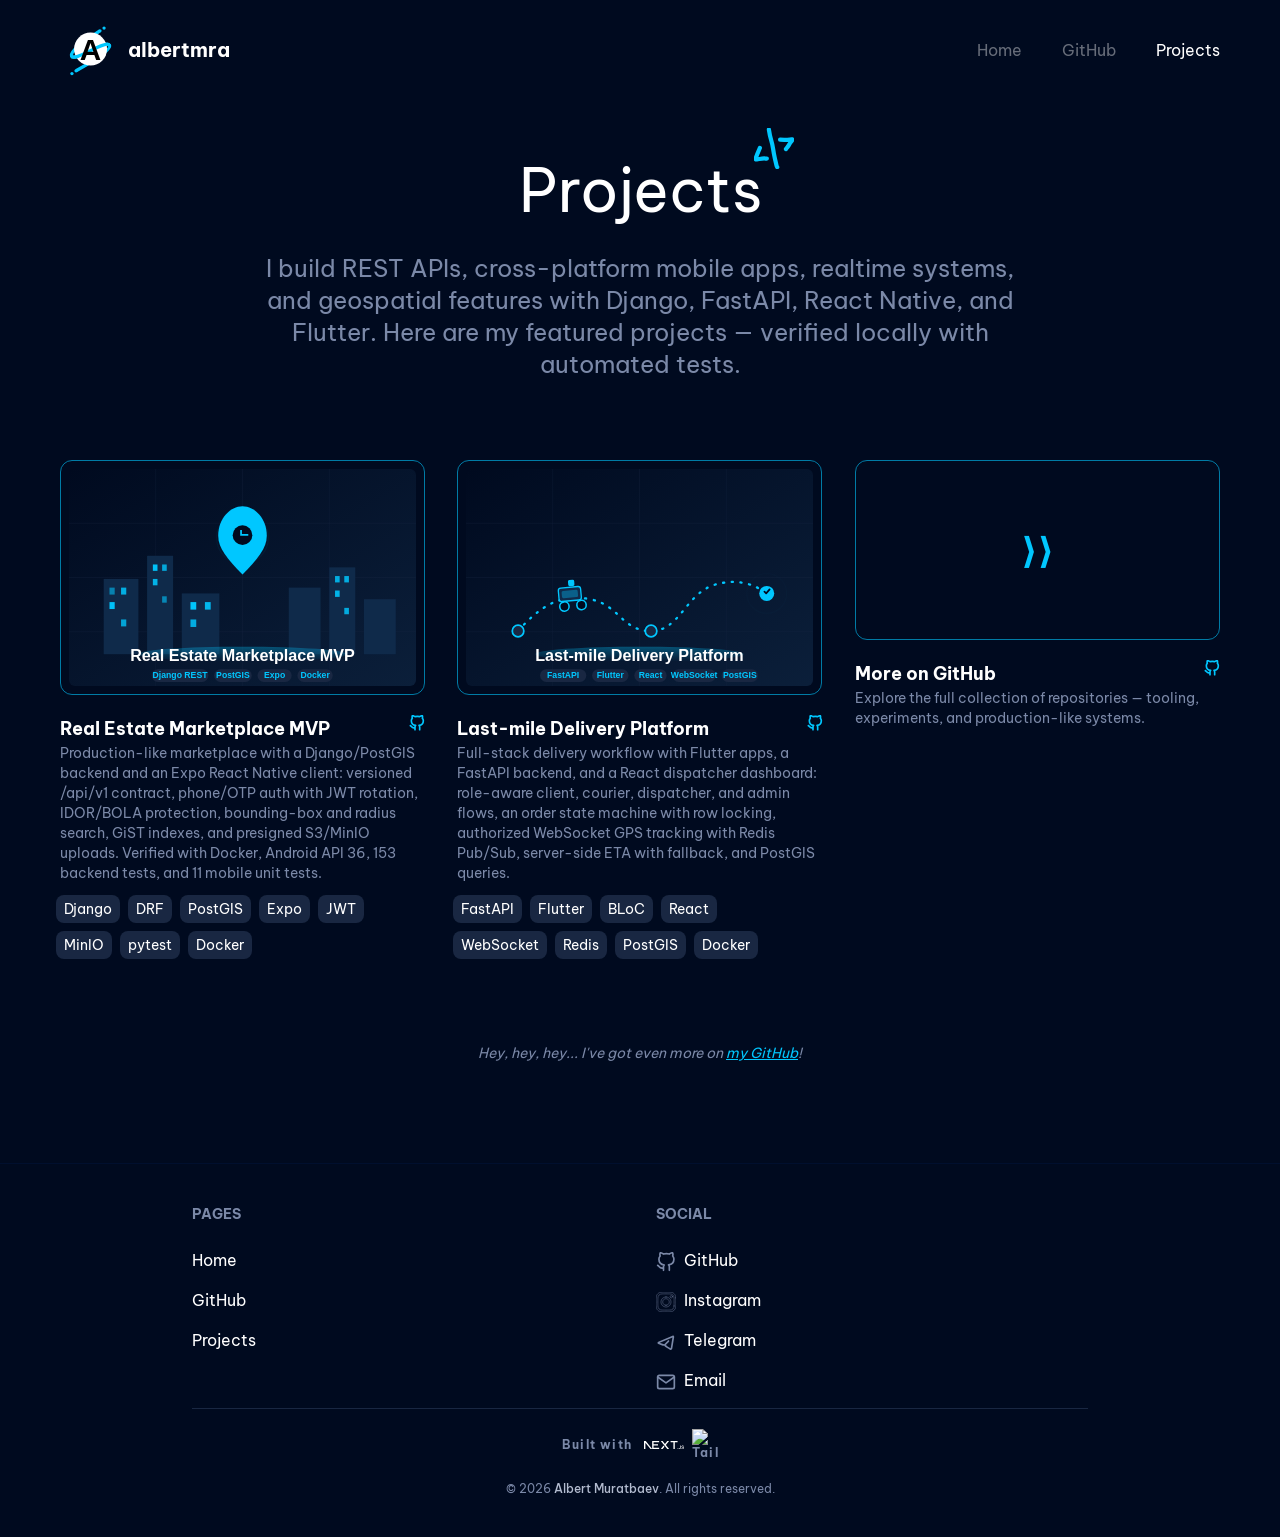
==== projects.html @ 6e93bd1f "first commit" ====
<!DOCTYPE html>
<html lang="en">
<head>
  <meta charset="utf-8">
  <meta name="viewport" content="width=device-width, initial-scale=1">
  <title>Projects — Albert Muratbaev</title>
  <link rel="apple-touch-icon" sizes="180x180" href="static/favicon/apple-touch-icon.png">
  <link rel="icon" type="image/png" sizes="32x32" href="static/favicon/favicon-32x32.png">
  <link rel="icon" type="image/png" sizes="16x16" href="static/favicon/favicon-16x16.png">
  <link rel="manifest" href="static/favicon/site.webmanifest">
  <meta name="title" content="Projects — Albert Muratbaev">
  <meta name="description" content="Featured projects by Albert Muratbaev — full-stack and mobile systems built with Django, FastAPI, React Native, and Flutter.">
  <meta property="og:type" content="website">
  <meta property="og:title" content="Projects — Albert Muratbaev">
  <meta property="og:description" content="Featured projects by Albert Muratbaev — full-stack and mobile systems built with Django, FastAPI, React Native, and Flutter.">
  <meta property="twitter:card" content="summary">
  <meta property="twitter:title" content="Projects — Albert Muratbaev">
  <meta property="twitter:description" content="Featured projects by Albert Muratbaev — full-stack and mobile systems built with Django, FastAPI, React Native, and Flutter.">
  <link rel="preload" as="image" href="static/logos/logo_no_text.svg">
  <link rel="preload" as="image" href="static/doodles/hero/code.svg">
  <link rel="preload" as="image" href="static/projects/real-estate-marketplace.svg">
  <link rel="preload" as="image" href="static/projects/last-mile-delivery.svg">
  <link rel="stylesheet" href="_next/static/chunks/e24ef282d7aafded.css">
  <link rel="stylesheet" href="static/brand.css">
</head>
<body>
  <div class="w-full m-auto flex flex-col items-center justify-center min-h-screen opening-box-animate-paddin text-white overflow-hidden md:overflow-visible" style="max-width:1200px">
    <main class="p-5 w-full flex-1 text-center">

      <!-- Desktop navigation -->
      <div class="hidden sm:block z-100">
        <nav class="flex items-center justify-between">
          <li class="list-none font-bold text-lg cursor-pointer">
            <a href="index.html">
              <span class="font-black text-xl flex items-center">
                <img class="mr-2 transform hover:rotate-360 hover:scale-75 transition-transform duration-500" src="static/logos/logo_no_text.svg" width="60" alt="albertmra logo">
                <span class="hover:text-fun-pink hover:-mt-2 transition-all duration-500 hover:duration-100">a</span><span class="hover:text-fun-pink hover:-mt-2 transition-all duration-500 hover:duration-100">l</span><span class="hover:text-fun-pink hover:-mt-2 transition-all duration-500 hover:duration-100">b</span><span class="hover:text-fun-pink hover:-mt-2 transition-all duration-500 hover:duration-100">e</span><span class="hover:text-fun-pink hover:-mt-2 transition-all duration-500 hover:duration-100">r</span><span class="hover:text-fun-pink hover:-mt-2 transition-all duration-500 hover:duration-100">t</span><span class="hover:text-fun-pink hover:-mt-2 transition-all duration-500 hover:duration-100">m</span><span class="hover:text-fun-pink hover:-mt-2 transition-all duration-500 hover:duration-100">r</span><span class="hover:text-fun-pink hover:-mt-2 transition-all duration-500 hover:duration-100">a</span>
              </span>
            </a>
          </li>
          <ul class="flex items-center space-x-10">
            <li class="list-none text-white opacity-40 hover:opacity-100 transition-opacity"><a href="index.html">Home</a></li>
            <li class="list-none text-white opacity-40 hover:opacity-100 transition-opacity"><a href="https://github.com/maratbeknyazov/" target="_blank" rel="noreferrer">GitHub</a></li>
            <li class="list-none text-white opacity-100"><a href="projects.html">Projects</a></li>
          </ul>
        </nav>
      </div>

      <!-- Mobile navigation -->
      <div class="-m-5 block sm:hidden z-100">
        <nav>
          <div class="w-full justify-between flex items-center false p-5" style="z-index:101">
            <li class="list-none font-bold text-lg">
              <a href="index.html">
                <span class="font-black text-xl flex items-center">
                  <img class="mr-2" src="static/logos/logo_no_text.svg" width="44" alt="albertmra logo">
                  <span class="hover:text-fun-pink hover:-mt-2 transition-all duration-500 hover:duration-100">a</span><span class="hover:text-fun-pink hover:-mt-2 transition-all duration-500 hover:duration-100">l</span><span class="hover:text-fun-pink hover:-mt-2 transition-all duration-500 hover:duration-100">b</span><span class="hover:text-fun-pink hover:-mt-2 transition-all duration-500 hover:duration-100">e</span><span class="hover:text-fun-pink hover:-mt-2 transition-all duration-500 hover:duration-100">r</span><span class="hover:text-fun-pink hover:-mt-2 transition-all duration-500 hover:duration-100">t</span><span class="hover:text-fun-pink hover:-mt-2 transition-all duration-500 hover:duration-100">m</span><span class="hover:text-fun-pink hover:-mt-2 transition-all duration-500 hover:duration-100">r</span><span class="hover:text-fun-pink hover:-mt-2 transition-all duration-500 hover:duration-100">a</span>
                </span>
              </a>
            </li>
            <button class="burger-btn" aria-label="Toggle menu" aria-expanded="false" type="button">
              <svg class="burger-icon icon-open" width="26" height="26" viewBox="0 0 24 24" fill="none" stroke="currentColor" stroke-width="1.8" stroke-linecap="round"><path d="M3 7h18"/><path d="M3 12h18"/><path d="M3 17h18"/></svg>
              <svg class="burger-icon icon-close" width="26" height="26" viewBox="0 0 24 24" fill="none" stroke="currentColor" stroke-width="1.8" stroke-linecap="round"><path d="M18 6L6 18"/><path d="M6 6l12 12"/></svg>
            </button>
          </div>
        </nav>
        <div class="mobile-menu" id="mobileMenu">
          <a href="index.html">Home</a>
          <a href="projects.html">Projects</a>
          <a href="https://github.com/maratbeknyazov/" target="_blank" rel="noreferrer">GitHub</a>
          <a href="mailto:maratbeknyazov@gmail.com">Email</a>
        </div>
      </div>
      <script>
        (function () {
          var btn = document.querySelector('.burger-btn');
          var menu = document.getElementById('mobileMenu');
          if (!btn || !menu) return;
          btn.addEventListener('click', function () {
            var open = menu.classList.toggle('open');
            btn.classList.toggle('open', open);
            btn.setAttribute('aria-expanded', open ? 'true' : 'false');
            document.body.style.overflow = open ? 'hidden' : '';
          });
          menu.addEventListener('click', function (e) {
            if (e.target.closest('a')) {
              menu.classList.remove('open');
              btn.classList.remove('open');
              btn.setAttribute('aria-expanded', 'false');
              document.body.style.overflow = '';
            }
          });
        })();
      </script>

      <div class="py-12 sm:py-20 w-full text-center relative">
        <h1 class="text-4xl sm:text-6xl inline-block w-auto mx-auto mb-8 relative">Projects<img class="sqD w-10 -top-8 -right-8 absolute" src="static/doodles/hero/code.svg" alt=""></h1>
        <p class="text-fun-gray text-xl sm:text-2xl max-w-3xl m-auto">I build REST APIs, cross-platform mobile apps, realtime systems, and geospatial features with Django, FastAPI, React Native, and Flutter. Here are my featured projects — verified locally with automated tests.</p>
      </div>

      <div class="grid grid-cols-1 gap-8 md:grid-cols-3 items-start">

        <div class="max-w-sm mx-auto flex flex-col projects-center md:projects-start md:justify-center">
          <a href="https://github.com/maratbeknyazov/" target="_blank" rel="noreferrer" class="card-live w-full relative rounded-xl border-fun-gray border p-2 transition hover:-translate-y-2 hover:opacity-75 hover:border-fun-pink will-change-projectCard">
            <img class="w-full rounded-md" src="static/projects/real-estate-marketplace.svg" alt="Real Estate Marketplace MVP">
          </a>
          <div class="w-full mt-5">
            <div class="flex projects-center justify-between">
              <a href="https://github.com/maratbeknyazov/" target="_blank" rel="noreferrer"><h3 class="text-lg font-bold">Real Estate Marketplace MVP</h3></a>
              <div class="space-x-2">
                <a href="https://github.com/maratbeknyazov/" target="_blank" rel="noreferrer"><img alt="Github Icon" loading="lazy" width="16" height="16" src="static/icons/github.svg"></a>
              </div>
            </div>
            <p class="text-fun-gray text-left text-sm">Production-like marketplace with a Django/PostGIS backend and an Expo React Native client: versioned /api/v1 contract, phone/OTP auth with JWT rotation, IDOR/BOLA protection, bounding-box and radius search, GiST indexes, and presigned S3/MinIO uploads. Verified with Docker, Android API 36, 153 backend tests, and 11 mobile unit tests.</p>
            <ul class="flex flex-wrap items-center mt-2 -ml-2 list-none">
              <li><div class="m-1 rounded-lg text-sm bg-fun-pink-dark py-1 px-2">Django</div></li>
              <li><div class="m-1 rounded-lg text-sm bg-fun-pink-dark py-1 px-2">DRF</div></li>
              <li><div class="m-1 rounded-lg text-sm bg-fun-pink-dark py-1 px-2">PostGIS</div></li>
              <li><div class="m-1 rounded-lg text-sm bg-fun-pink-dark py-1 px-2">Expo</div></li>
              <li><div class="m-1 rounded-lg text-sm bg-fun-pink-dark py-1 px-2">JWT</div></li>
              <li><div class="m-1 rounded-lg text-sm bg-fun-pink-dark py-1 px-2">MinIO</div></li>
              <li><div class="m-1 rounded-lg text-sm bg-fun-pink-dark py-1 px-2">pytest</div></li>
              <li><div class="m-1 rounded-lg text-sm bg-fun-pink-dark py-1 px-2">Docker</div></li>
            </ul>
          </div>
        </div>

        <div class="max-w-sm mx-auto flex flex-col projects-center md:projects-start md:justify-center">
          <a href="https://github.com/maratbeknyazov/" target="_blank" rel="noreferrer" class="card-live w-full relative rounded-xl border-fun-gray border p-2 transition hover:-translate-y-2 hover:opacity-75 hover:border-fun-pink will-change-projectCard">
            <img class="w-full rounded-md" src="static/projects/last-mile-delivery.svg" alt="Last-mile Delivery Platform">
          </a>
          <div class="w-full mt-5">
            <div class="flex projects-center justify-between">
              <a href="https://github.com/maratbeknyazov/" target="_blank" rel="noreferrer"><h3 class="text-lg font-bold">Last-mile Delivery Platform</h3></a>
              <div class="space-x-2">
                <a href="https://github.com/maratbeknyazov/" target="_blank" rel="noreferrer"><img alt="Github Icon" loading="lazy" width="16" height="16" src="static/icons/github.svg"></a>
              </div>
            </div>
            <p class="text-fun-gray text-left text-sm">Full-stack delivery workflow with Flutter apps, a FastAPI backend, and a React dispatcher dashboard: role-aware client, courier, dispatcher, and admin flows, an order state machine with row locking, authorized WebSocket GPS tracking with Redis Pub/Sub, server-side ETA with fallback, and PostGIS queries.</p>
            <ul class="flex flex-wrap items-center mt-2 -ml-2 list-none">
              <li><div class="m-1 rounded-lg text-sm bg-fun-pink-dark py-1 px-2">FastAPI</div></li>
              <li><div class="m-1 rounded-lg text-sm bg-fun-pink-dark py-1 px-2">Flutter</div></li>
              <li><div class="m-1 rounded-lg text-sm bg-fun-pink-dark py-1 px-2">BLoC</div></li>
              <li><div class="m-1 rounded-lg text-sm bg-fun-pink-dark py-1 px-2">React</div></li>
              <li><div class="m-1 rounded-lg text-sm bg-fun-pink-dark py-1 px-2">WebSocket</div></li>
              <li><div class="m-1 rounded-lg text-sm bg-fun-pink-dark py-1 px-2">Redis</div></li>
              <li><div class="m-1 rounded-lg text-sm bg-fun-pink-dark py-1 px-2">PostGIS</div></li>
              <li><div class="m-1 rounded-lg text-sm bg-fun-pink-dark py-1 px-2">Docker</div></li>
            </ul>
          </div>
        </div>

        <div class="max-w-sm mx-auto flex flex-col projects-center md:projects-start md:justify-center">
          <a href="https://github.com/maratbeknyazov/?tab=repositories" target="_blank" rel="noreferrer" class="card-live w-full relative rounded-xl border-fun-gray border p-2 transition hover:-translate-y-2 hover:opacity-75 hover:border-fun-pink will-change-projectCard flex items-center justify-center" style="min-height:180px">
            <span class="text-fun-pink text-4xl font-bold">⟩⟩</span>
          </a>
          <div class="w-full mt-5">
            <div class="flex projects-center justify-between">
              <a href="https://github.com/maratbeknyazov/?tab=repositories" target="_blank" rel="noreferrer"><h3 class="text-lg font-bold">More on GitHub</h3></a>
              <div class="space-x-2">
                <a href="https://github.com/maratbeknyazov/?tab=repositories" target="_blank" rel="noreferrer"><img alt="Github Icon" loading="lazy" width="16" height="16" src="static/icons/github.svg"></a>
              </div>
            </div>
            <p class="text-fun-gray text-left text-sm">Explore the full collection of repositories — tooling, experiments, and production-like systems.</p>
          </div>
        </div>

      </div>

      <p class="py-20 text-sm italic text-fun-gray">Hey, hey, hey... I&#x27;ve got even more on <a class="text-fun-pink underline" href="https://github.com/maratbeknyazov/?tab=repositories" target="_blank" rel="noreferrer">my GitHub</a>!</p>
    </main>

    <!-- Footer -->
    <footer class="flex flex-col w-screen px-5 py-10 border-t border-fun-pink-darker z-5 bg-bg">
      <div class="w-full max-w-4xl m-auto grid grid-cols-2 sm:grid-cols-2 gap-8 justify-between items-start">
        <div class="text-left mb-5 sm:mb-0">
          <h4 class="uppercase text-fun-gray text-sm font-bold mb-6">Pages</h4>
          <div class="grid gap-4">
            <div><a href="index.html" class="hover:text-fun-pink transition-colors duration-200">Home</a></div>
            <div><a href="https://github.com/maratbeknyazov/" target="_blank" rel="noreferrer" class="hover:text-fun-pink transition-colors duration-200">GitHub</a></div>
            <div><a href="projects.html" class="hover:text-fun-pink transition-colors duration-200">Projects</a></div>
          </div>
        </div>
        <div class="text-left mb-5 sm:mb-0">
          <h4 class="uppercase text-fun-gray text-sm font-bold mb-6">Social</h4>
          <div class="grid gap-4">
            <div><a href="https://github.com/maratbeknyazov/" target="_blank" rel="noreferrer" class="items-center flex hover:text-fun-pink transition-colors duration-200"><span class="pr-2 -mb-1"><img alt="GitHub" loading="lazy" width="20" height="20" src="static/icons/github-f.svg"></span>GitHub</a></div>
            <div><a href="https://www.instagram.com/albertmra_/" target="_blank" rel="noreferrer" class="items-center flex hover:text-fun-pink transition-colors duration-200"><span class="pr-2 -mb-1"><img alt="Instagram" loading="lazy" width="20" height="20" src="static/icons/instagram-grey-outline-22754.svg"></span>Instagram</a></div>
            <div><a href="https://t.me/albertmra" target="_blank" rel="noreferrer" class="items-center flex hover:text-fun-pink transition-colors duration-200"><span class="pr-2 -mb-1"><img alt="Telegram" loading="lazy" width="20" height="20" src="static/icons/telegram-f.svg"></span>Telegram</a></div>
            <div><a href="mailto:maratbeknyazov@gmail.com" class="items-center flex hover:text-fun-pink transition-colors duration-200"><span class="pr-2 -mb-1"><img alt="Email" loading="lazy" width="20" height="20" src="static/icons/mail-f.svg"></span>Email</a></div>
          </div>
        </div>
      </div>
      <div class="max-w-4xl w-full m-auto mt-8 pt-8 sm:mt-4 sm:pt-4 text-center text-fun-gray border-t border-fun-pink-dark">
        <div class="flex flex-col items-center justify-center space-y-4">
          <div class="inline-flex items-center text-xs font-bold tracking-widest">Built with<div class="space-x-2 inline-flex items-center ml-3"><span class="hover:scale-110 transition-transform duration-200"><img src="gh/devicons/devicon/icons/nextjs/nextjs-original-wordmark.svg" width="40" class="invert" title="NextJS" alt="NextJS"></span><span class="hover:scale-110 transition-transform duration-200"><img src="wikipedia/commons/d/d5/Tailwind_CSS_Logo.svg" width="26" title="TailwindCSS" alt="TailwindCSS"></span></div></div>
          <div class="text-xs">© 2026 <a href="mailto:maratbeknyazov@gmail.com" class="text-fun-gray-light font-medium hover:text-fun-pink transition-colors duration-200">Albert Muratbaev</a>. All rights reserved.</div>
        </div>
      </div>
    </footer>
  </div>
</body>
</html>
---- _next/static/chunks/e24ef282d7aafded.css ----
﻿@import "../../../css2";
*,:before,:after,::backdrop{--tw-border-spacing-x:0;--tw-border-spacing-y:0;--tw-translate-x:0;--tw-translate-y:0;--tw-rotate:0;--tw-skew-x:0;--tw-skew-y:0;--tw-scale-x:1;--tw-scale-y:1;--tw-pan-x: ;--tw-pan-y: ;--tw-pinch-zoom: ;--tw-scroll-snap-strictness:proximity;--tw-gradient-from-position: ;--tw-gradient-via-position: ;--tw-gradient-to-position: ;--tw-ordinal: ;--tw-slashed-zero: ;--tw-numeric-figure: ;--tw-numeric-spacing: ;--tw-numeric-fraction: ;--tw-ring-inset: ;--tw-ring-offset-width:0px;--tw-ring-offset-color:#fff;--tw-ring-color:#3b82f680;--tw-ring-offset-shadow:0 0 #0000;--tw-ring-shadow:0 0 #0000;--tw-shadow:0 0 #0000;--tw-shadow-colored:0 0 #0000;--tw-blur: ;--tw-brightness: ;--tw-contrast: ;--tw-grayscale: ;--tw-hue-rotate: ;--tw-invert: ;--tw-saturate: ;--tw-sepia: ;--tw-drop-shadow: ;--tw-backdrop-blur: ;--tw-backdrop-brightness: ;--tw-backdrop-contrast: ;--tw-backdrop-grayscale: ;--tw-backdrop-hue-rotate: ;--tw-backdrop-invert: ;--tw-backdrop-opacity: ;--tw-backdrop-saturate: ;--tw-backdrop-sepia: ;--tw-contain-size: ;--tw-contain-layout: ;--tw-contain-paint: ;--tw-contain-style: }*,:before,:after{box-sizing:border-box;border:0 solid #e5e7eb}:before,:after{--tw-content:""}html,:host{-webkit-text-size-adjust:100%;tab-size:4;font-feature-settings:normal;font-variation-settings:normal;-webkit-tap-highlight-color:transparent;font-family:Be Vietnam Pro,Inter,system-ui,sans;line-height:1.5}body{line-height:inherit;margin:0}hr{height:0;color:inherit;border-top-width:1px}abbr:where([title]){-webkit-text-decoration:underline dotted;text-decoration:underline dotted}h1,h2,h3,h4,h5,h6{font-size:inherit;font-weight:inherit}a{color:inherit;-webkit-text-decoration:inherit;text-decoration:inherit}b,strong{font-weight:bolder}code,kbd,samp,pre{font-feature-settings:normal;font-variation-settings:normal;font-family:ui-monospace,SFMono-Regular,Menlo,Monaco,Consolas,Liberation Mono,Courier New,monospace;font-size:1em}small{font-size:80%}sub,sup{vertical-align:baseline;font-size:75%;line-height:0;position:relative}sub{bottom:-.25em}sup{top:-.5em}table{text-indent:0;border-color:inherit;border-collapse:collapse}button,input,optgroup,select,textarea{font-feature-settings:inherit;font-variation-settings:inherit;font-family:inherit;font-size:100%;font-weight:inherit;line-height:inherit;letter-spacing:inherit;color:inherit;margin:0;padding:0}button,select{text-transform:none}button,input:where([type=button]),input:where([type=reset]),input:where([type=submit]){-webkit-appearance:button;background-color:#0000;background-image:none}:-moz-focusring{outline:auto}:-moz-ui-invalid{box-shadow:none}progress{vertical-align:baseline}::-webkit-inner-spin-button{height:auto}::-webkit-outer-spin-button{height:auto}[type=search]{-webkit-appearance:textfield;outline-offset:-2px}::-webkit-search-decoration{-webkit-appearance:none}::-webkit-file-upload-button{-webkit-appearance:button;font:inherit}summary{display:list-item}blockquote,dl,dd,h1,h2,h3,h4,h5,h6,hr,figure,p,pre{margin:0}fieldset{margin:0;padding:0}legend{padding:0}ol,ul,menu{margin:0;padding:0;list-style:none}dialog{padding:0}textarea{resize:vertical}input::placeholder,textarea::placeholder{opacity:1;color:#9ca3af}button,[role=button]{cursor:pointer}:disabled{cursor:default}img,svg,video,canvas,audio,iframe,embed,object{vertical-align:middle;display:block}img,video{max-width:100%;height:auto}[hidden]:where(:not([hidden=until-found])){display:none}input:where([type=text]),input:where(:not([type])),input:where([type=email]),input:where([type=url]),input:where([type=password]),input:where([type=number]),input:where([type=date]),input:where([type=datetime-local]),input:where([type=month]),input:where([type=search]),input:where([type=tel]),input:where([type=time]),input:where([type=week]),select:where([multiple]),textarea,select{appearance:none;--tw-shadow:0 0 #0000;background-color:#fff;border-width:1px;border-color:#6b7280;border-radius:0;padding:.5rem .75rem;font-size:1rem;line-height:1.5rem}input:where([type=text]):focus,input:where(:not([type])):focus,input:where([type=email]):focus,input:where([type=url]):focus,input:where([type=password]):focus,input:where([type=number]):focus,input:where([type=date]):focus,input:where([type=datetime-local]):focus,input:where([type=month]):focus,input:where([type=search]):focus,input:where([type=tel]):focus,input:where([type=time]):focus,input:where([type=week]):focus,select:where([multiple]):focus,textarea:focus,select:focus{outline-offset:2px;--tw-ring-inset:var(--tw-empty, );--tw-ring-offset-width:0px;--tw-ring-offset-color:#fff;--tw-ring-color:#2563eb;--tw-ring-offset-shadow:var(--tw-ring-inset)0 0 0 var(--tw-ring-offset-width)var(--tw-ring-offset-color);--tw-ring-shadow:var(--tw-ring-inset)0 0 0 calc(1px + var(--tw-ring-offset-width))var(--tw-ring-color);box-shadow:var(--tw-ring-offset-shadow),var(--tw-ring-shadow),var(--tw-shadow);border-color:#2563eb;outline:2px solid #0000}input::placeholder,textarea::placeholder{color:#6b7280;opacity:1}::-webkit-datetime-edit-fields-wrapper{padding:0}::-webkit-date-and-time-value{min-height:1.5em;text-align:inherit}::-webkit-datetime-edit{display:inline-flex}::-webkit-datetime-edit{padding-top:0;padding-bottom:0}::-webkit-datetime-edit-year-field{padding-top:0;padding-bottom:0}::-webkit-datetime-edit-month-field{padding-top:0;padding-bottom:0}::-webkit-datetime-edit-day-field{padding-top:0;padding-bottom:0}::-webkit-datetime-edit-hour-field{padding-top:0;padding-bottom:0}::-webkit-datetime-edit-minute-field{padding-top:0;padding-bottom:0}::-webkit-datetime-edit-second-field{padding-top:0;padding-bottom:0}::-webkit-datetime-edit-millisecond-field{padding-top:0;padding-bottom:0}::-webkit-datetime-edit-meridiem-field{padding-top:0;padding-bottom:0}select{-webkit-print-color-adjust:exact;print-color-adjust:exact;background-image:url("data:image/svg+xml,%3csvg xmlns='http://www.w3.org/2000/svg' fill='none' viewBox='0 0 20 20'%3e%3cpath stroke='%236b7280' stroke-linecap='round' stroke-linejoin='round' stroke-width='1.5' d='M6 8l4 4 4-4'/%3e%3c/svg%3e");background-position:right .5rem center;background-repeat:no-repeat;background-size:1.5em 1.5em;padding-right:2.5rem}select:where([multiple]),select:where([size]:not([size="1"])){background-image:initial;background-position:initial;background-repeat:unset;background-size:initial;-webkit-print-color-adjust:unset;print-color-adjust:unset;padding-right:.75rem}input:where([type=checkbox]),input:where([type=radio]){appearance:none;-webkit-print-color-adjust:exact;print-color-adjust:exact;vertical-align:middle;-webkit-user-select:none;user-select:none;color:#2563eb;--tw-shadow:0 0 #0000;background-color:#fff;background-origin:border-box;border-width:1px;border-color:#6b7280;flex-shrink:0;width:1rem;height:1rem;padding:0;display:inline-block}input:where([type=checkbox]){border-radius:0}input:where([type=radio]){border-radius:100%}input:where([type=checkbox]):focus,input:where([type=radio]):focus{outline-offset:2px;--tw-ring-inset:var(--tw-empty, );--tw-ring-offset-width:2px;--tw-ring-offset-color:#fff;--tw-ring-color:#2563eb;--tw-ring-offset-shadow:var(--tw-ring-inset)0 0 0 var(--tw-ring-offset-width)var(--tw-ring-offset-color);--tw-ring-shadow:var(--tw-ring-inset)0 0 0 calc(2px + var(--tw-ring-offset-width))var(--tw-ring-color);box-shadow:var(--tw-ring-offset-shadow),var(--tw-ring-shadow),var(--tw-shadow);outline:2px solid #0000}input:where([type=checkbox]):checked,input:where([type=radio]):checked{background-color:currentColor;background-position:50%;background-repeat:no-repeat;background-size:100% 100%;border-color:#0000}input:where([type=checkbox]):checked{background-image:url("data:image/svg+xml,%3csvg viewBox='0 0 16 16' fill='white' xmlns='http://www.w3.org/2000/svg'%3e%3cpath d='M12.207 4.793a1 1 0 010 1.414l-5 5a1 1 0 01-1.414 0l-2-2a1 1 0 011.414-1.414L6.5 9.086l4.293-4.293a1 1 0 011.414 0z'/%3e%3c/svg%3e")}@media (forced-colors:active){input:where([type=checkbox]):checked{appearance:auto}}input:where([type=radio]):checked{background-image:url("data:image/svg+xml,%3csvg viewBox='0 0 16 16' fill='white' xmlns='http://www.w3.org/2000/svg'%3e%3ccircle cx='8' cy='8' r='3'/%3e%3c/svg%3e")}@media (forced-colors:active){input:where([type=radio]):checked{appearance:auto}}input:where([type=checkbox]):checked:hover,input:where([type=checkbox]):checked:focus,input:where([type=radio]):checked:hover,input:where([type=radio]):checked:focus{background-color:currentColor;border-color:#0000}input:where([type=checkbox]):indeterminate{background-color:currentColor;background-image:url("data:image/svg+xml,%3csvg xmlns='http://www.w3.org/2000/svg' fill='none' viewBox='0 0 16 16'%3e%3cpath stroke='white' stroke-linecap='round' stroke-linejoin='round' stroke-width='2' d='M4 8h8'/%3e%3c/svg%3e");background-position:50%;background-repeat:no-repeat;background-size:100% 100%;border-color:#0000}@media (forced-colors:active){input:where([type=checkbox]):indeterminate{appearance:auto}}input:where([type=checkbox]):indeterminate:hover,input:where([type=checkbox]):indeterminate:focus{background-color:currentColor;border-color:#0000}input:where([type=file]){background:unset;border-color:inherit;font-size:unset;line-height:inherit;border-width:0;border-radius:0;padding:0}input:where([type=file]):focus{outline:1px solid buttontext;outline:1px auto -webkit-focus-ring-color}.visible{visibility:visible}.absolute{position:absolute}.relative{position:relative}.-right-2{right:-.5rem}.-right-8{right:-2rem}.-top-6{top:-1.5rem}.-top-8{top:-2rem}.bottom-\[-100px\]{bottom:-100px}.bottom-\[-150px\]{bottom:-150px}.bottom-\[-180px\]{bottom:-180px}.bottom-\[-320px\]{bottom:-320px}.bottom-\[-340px\]{bottom:-340px}.bottom-\[-80px\]{bottom:-80px}.bottom-\[-85px\]{bottom:-85px}.bottom-auto{bottom:auto}.left-0{left:0}.left-1\/2{left:50%}.left-\[-180px\]{left:-180px}.left-\[-35px\]{left:-35px}.left-\[-50px\]{left:-50px}.left-\[100px\]{left:100px}.right-0{right:0}.right-\[-15px\]{right:-15px}.right-\[-60px\]{right:-60px}.right-\[5\%\]{right:5%}.right-\[50px\]{right:50px}.right-\[65\%\]{right:65%}.right-auto{right:auto}.top-\[-15px\]{top:-15px}.top-\[-30px\]{top:-30px}.top-\[-50px\]{top:-50px}.top-\[-90px\]{top:-90px}.top-\[140px\]{top:140px}.top-\[200px\]{top:200px}.top-\[75px\]{top:75px}.z-\[-100\]{z-index:-100}.z-\[-10\]{z-index:-10}.-m-5{margin:-1.25rem}.m-1{margin:.25rem}.m-auto{margin:auto}.mx-auto{margin-left:auto;margin-right:auto}.-mb-1{margin-bottom:-.25rem}.-ml-2{margin-left:-.5rem}.mb-10{margin-bottom:2.5rem}.mb-2{margin-bottom:.5rem}.mb-5{margin-bottom:1.25rem}.mb-6{margin-bottom:1.5rem}.mb-8{margin-bottom:2rem}.ml-3{margin-left:.75rem}.mr-0{margin-right:0}.mr-2{margin-right:.5rem}.mr-3{margin-right:.75rem}.mt-2{margin-top:.5rem}.mt-20{margin-top:5rem}.mt-3{margin-top:.75rem}.mt-4{margin-top:1rem}.mt-5{margin-top:1.25rem}.mt-6{margin-top:1.5rem}.mt-8{margin-top:2rem}.block{display:block}.inline-block{display:inline-block}.flex{display:flex}.inline-flex{display:inline-flex}.grid{display:grid}.hidden{display:none}.h-5{height:1.25rem}.h-96{height:24rem}.h-full{height:100%}.min-h-screen{min-height:100vh}.w-10{width:2.5rem}.w-11{width:2.75rem}.w-12{width:3rem}.w-16{width:4rem}.w-20{width:5rem}.w-5{width:1.25rem}.w-8{width:2rem}.w-auto{width:auto}.w-full{width:100%}.w-screen{width:100vw}.min-w-\[800px\]{min-width:800px}.max-w-2xl{max-width:42rem}.max-w-3xl{max-width:48rem}.max-w-4xl{max-width:56rem}.max-w-5xl{max-width:64rem}.max-w-lg{max-width:32rem}.max-w-md{max-width:28rem}.max-w-sm{max-width:24rem}.flex-1{flex:1}.flex-shrink{flex-shrink:1}.-translate-x-1\/2{--tw-translate-x:-50%;transform:translate(var(--tw-translate-x),var(--tw-translate-y))rotate(var(--tw-rotate))skewX(var(--tw-skew-x))skewY(var(--tw-skew-y))scaleX(var(--tw-scale-x))scaleY(var(--tw-scale-y))}.transform{transform:translate(var(--tw-translate-x),var(--tw-translate-y))rotate(var(--tw-rotate))skewX(var(--tw-skew-x))skewY(var(--tw-skew-y))scaleX(var(--tw-scale-x))scaleY(var(--tw-scale-y))}.cursor-pointer{cursor:pointer}.list-none{list-style-type:none}.grid-cols-1{grid-template-columns:repeat(1,minmax(0,1fr))}.grid-cols-2{grid-template-columns:repeat(2,minmax(0,1fr))}.grid-cols-3{grid-template-columns:repeat(3,minmax(0,1fr))}.flex-col{flex-direction:column}.flex-wrap{flex-wrap:wrap}.place-content-center{place-content:center}.items-start{align-items:flex-start}.items-center{align-items:center}.justify-center{justify-content:center}.justify-between{justify-content:space-between}.gap-10{gap:2.5rem}.gap-12{gap:3rem}.gap-4{gap:1rem}.gap-8{gap:2rem}.gap-x-8{column-gap:2rem}.gap-y-12{row-gap:3rem}.space-x-10>:not([hidden])~:not([hidden]){--tw-space-x-reverse:0;margin-right:calc(2.5rem*var(--tw-space-x-reverse));margin-left:calc(2.5rem*calc(1 - var(--tw-space-x-reverse)))}.space-x-2>:not([hidden])~:not([hidden]){--tw-space-x-reverse:0;margin-right:calc(.5rem*var(--tw-space-x-reverse));margin-left:calc(.5rem*calc(1 - var(--tw-space-x-reverse)))}.space-y-32>:not([hidden])~:not([hidden]){--tw-space-y-reverse:0;margin-top:calc(8rem*calc(1 - var(--tw-space-y-reverse)));margin-bottom:calc(8rem*var(--tw-space-y-reverse))}.space-y-4>:not([hidden])~:not([hidden]){--tw-space-y-reverse:0;margin-top:calc(1rem*calc(1 - var(--tw-space-y-reverse)));margin-bottom:calc(1rem*var(--tw-space-y-reverse))}.overflow-hidden{overflow:hidden}.overflow-x-hidden{overflow-x:hidden}.whitespace-nowrap{white-space:nowrap}.rounded-full{border-radius:9999px}.rounded-lg{border-radius:.5rem}.rounded-md{border-radius:.375rem}.rounded-xl{border-radius:.75rem}.border{border-width:1px}.border-2{border-width:2px}.border-b{border-bottom-width:1px}.border-t{border-top-width:1px}.border-fun-gray{--tw-border-opacity:1;border-color:rgb(123 137 168/var(--tw-border-opacity,1))}.border-fun-pink{--tw-border-opacity:1;border-color:rgb(0 199 255/var(--tw-border-opacity,1))}.border-fun-pink-dark{--tw-border-opacity:1;border-color:rgb(25 39 66/var(--tw-border-opacity,1))}.border-fun-pink-darker{--tw-border-opacity:1;border-color:rgb(0 15 46/var(--tw-border-opacity,1))}.border-fun-pink-light{--tw-border-opacity:1;border-color:rgb(0 154 197/var(--tw-border-opacity,1))}.border-gray-900{--tw-border-opacity:1;border-color:rgb(17 24 39/var(--tw-border-opacity,1))}.border-white{--tw-border-opacity:1;border-color:rgb(255 255 255/var(--tw-border-opacity,1))}.bg-bg{--tw-bg-opacity:1;background-color:rgb(0 10 31/var(--tw-bg-opacity,1))}.bg-fun-pink-dark{--tw-bg-opacity:1;background-color:rgb(25 39 66/var(--tw-bg-opacity,1))}.bg-fun-pink-darker{--tw-bg-opacity:1;background-color:rgb(0 15 46/var(--tw-bg-opacity,1))}.object-cover{object-fit:cover}.p-2{padding:.5rem}.p-5{padding:1.25rem}.px-10{padding-left:2.5rem;padding-right:2.5rem}.px-2{padding-left:.5rem;padding-right:.5rem}.px-4{padding-left:1rem;padding-right:1rem}.px-5{padding-left:1.25rem;padding-right:1.25rem}.px-8{padding-left:2rem;padding-right:2rem}.py-1{padding-top:.25rem;padding-bottom:.25rem}.py-10{padding-top:2.5rem;padding-bottom:2.5rem}.py-12{padding-top:3rem;padding-bottom:3rem}.py-16{padding-top:4rem;padding-bottom:4rem}.py-20{padding-top:5rem;padding-bottom:5rem}.py-3{padding-top:.75rem;padding-bottom:.75rem}.py-4{padding-top:1rem;padding-bottom:1rem}.pb-4{padding-bottom:1rem}.pb-40{padding-bottom:10rem}.pr-2{padding-right:.5rem}.pt-10{padding-top:2.5rem}.pt-14{padding-top:3.5rem}.pt-20{padding-top:5rem}.pt-36{padding-top:9rem}.pt-4{padding-top:1rem}.pt-5{padding-top:1.25rem}.pt-8{padding-top:2rem}.text-left{text-align:left}.text-center{text-align:center}.font-monospace{font-family:DM Mono,monospace}.text-3xl{font-size:1.875rem;line-height:2.25rem}.text-4xl{font-size:2.25rem;line-height:2.5rem}.text-5xl{font-size:3rem;line-height:1}.text-7xl{font-size:4.5rem;line-height:1}.text-base{font-size:1rem;line-height:1.5rem}.text-lg{font-size:1.125rem;line-height:1.75rem}.text-sm{font-size:.875rem;line-height:1.25rem}.text-xl{font-size:1.25rem;line-height:1.75rem}.text-xs{font-size:.75rem;line-height:1rem}.font-black{font-weight:900}.font-bold{font-weight:700}.font-medium{font-weight:500}.font-semibold{font-weight:600}.uppercase{text-transform:uppercase}.italic{font-style:italic}.tracking-tighter{letter-spacing:-.05em}.tracking-widest{letter-spacing:.1em}.text-fun-gray{--tw-text-opacity:1;color:rgb(123 137 168/var(--tw-text-opacity,1))}.text-fun-gray-light{--tw-text-opacity:1;color:rgb(178 187 207/var(--tw-text-opacity,1))}.text-fun-pink{--tw-text-opacity:1;color:rgb(0 199 255/var(--tw-text-opacity,1))}.text-fun-pink-light{--tw-text-opacity:1;color:rgb(0 154 197/var(--tw-text-opacity,1))}.text-gray-100{--tw-text-opacity:1;color:rgb(243 244 246/var(--tw-text-opacity,1))}.text-white{--tw-text-opacity:1;color:rgb(255 255 255/var(--tw-text-opacity,1))}.underline{text-decoration-line:underline}.opacity-100{opacity:1}.opacity-40{opacity:.4}.opacity-80{opacity:.8}.invert{--tw-invert:invert(100%);filter:var(--tw-blur)var(--tw-brightness)var(--tw-contrast)var(--tw-grayscale)var(--tw-hue-rotate)var(--tw-invert)var(--tw-saturate)var(--tw-sepia)var(--tw-drop-shadow)}.filter{filter:var(--tw-blur)var(--tw-brightness)var(--tw-contrast)var(--tw-grayscale)var(--tw-hue-rotate)var(--tw-invert)var(--tw-saturate)var(--tw-sepia)var(--tw-drop-shadow)}.transition{transition-property:color,background-color,border-color,text-decoration-color,fill,stroke,opacity,box-shadow,transform,filter,-webkit-backdrop-filter,backdrop-filter;transition-duration:.15s;transition-timing-function:cubic-bezier(.4,0,.2,1)}.transition-all{transition-property:all;transition-duration:.15s;transition-timing-function:cubic-bezier(.4,0,.2,1)}.transition-colors{transition-property:color,background-color,border-color,text-decoration-color,fill,stroke;transition-duration:.15s;transition-timing-function:cubic-bezier(.4,0,.2,1)}.transition-opacity{transition-property:opacity;transition-duration:.15s;transition-timing-function:cubic-bezier(.4,0,.2,1)}.transition-transform{transition-property:transform;transition-duration:.15s;transition-timing-function:cubic-bezier(.4,0,.2,1)}.duration-200{transition-duration:.2s}.duration-500{transition-duration:.5s}.will-change-projectCard{will-change:border-color,opacity,transform}.hover\:-mt-2:hover{margin-top:-.5rem}.hover\:-translate-y-2:hover{--tw-translate-y:-.5rem;transform:translate(var(--tw-translate-x),var(--tw-translate-y))rotate(var(--tw-rotate))skewX(var(--tw-skew-x))skewY(var(--tw-skew-y))scaleX(var(--tw-scale-x))scaleY(var(--tw-scale-y))}.hover\:rotate-360:hover{--tw-rotate:360deg;transform:translate(var(--tw-translate-x),var(--tw-translate-y))rotate(var(--tw-rotate))skewX(var(--tw-skew-x))skewY(var(--tw-skew-y))scaleX(var(--tw-scale-x))scaleY(var(--tw-scale-y))}.hover\:scale-110:hover{--tw-scale-x:1.1;--tw-scale-y:1.1;transform:translate(var(--tw-translate-x),var(--tw-translate-y))rotate(var(--tw-rotate))skewX(var(--tw-skew-x))skewY(var(--tw-skew-y))scaleX(var(--tw-scale-x))scaleY(var(--tw-scale-y))}.hover\:scale-75:hover{--tw-scale-x:.75;--tw-scale-y:.75;transform:translate(var(--tw-translate-x),var(--tw-translate-y))rotate(var(--tw-rotate))skewX(var(--tw-skew-x))skewY(var(--tw-skew-y))scaleX(var(--tw-scale-x))scaleY(var(--tw-scale-y))}.hover\:border-fun-pink:hover{--tw-border-opacity:1;border-color:rgb(0 199 255/var(--tw-border-opacity,1))}.hover\:bg-fun-pink:hover{--tw-bg-opacity:1;background-color:rgb(0 199 255/var(--tw-bg-opacity,1))}.hover\:text-fun-pink:hover{--tw-text-opacity:1;color:rgb(0 199 255/var(--tw-text-opacity,1))}.hover\:text-white:hover{--tw-text-opacity:1;color:rgb(255 255 255/var(--tw-text-opacity,1))}.hover\:opacity-100:hover{opacity:1}.hover\:opacity-75:hover{opacity:.75}.hover\:duration-100:hover{transition-duration:.1s}@media (min-width:640px){.sm\:-right-8{right:-2rem}.sm\:-top-8{top:-2rem}.sm\:bottom-\[-100px\]{bottom:-100px}.sm\:bottom-\[-150px\]{bottom:-150px}.sm\:left-5{left:1.25rem}.sm\:left-\[15\%\]{left:15%}.sm\:right-0{right:0}.sm\:right-\[170px\]{right:170px}.sm\:right-\[45\%\]{right:45%}.sm\:top-\[-130px\]{top:-130px}.sm\:top-\[-90px\]{top:-90px}.sm\:mb-0{margin-bottom:0}.sm\:mt-4{margin-top:1rem}.sm\:block{display:block}.sm\:hidden{display:none}.sm\:w-10{width:2.5rem}.sm\:w-auto{width:auto}.sm\:min-w-\[1100px\]{min-width:1100px}.sm\:grid-cols-2{grid-template-columns:repeat(2,minmax(0,1fr))}.sm\:grid-cols-6{grid-template-columns:repeat(6,minmax(0,1fr))}.sm\:gap-8{gap:2rem}.sm\:py-20{padding-top:5rem;padding-bottom:5rem}.sm\:pb-20{padding-bottom:5rem}.sm\:pt-24{padding-top:6rem}.sm\:pt-4{padding-top:1rem}.sm\:text-2xl{font-size:1.5rem;line-height:2rem}.sm\:text-4xl{font-size:2.25rem;line-height:2.5rem}.sm\:text-6xl{font-size:3.75rem;line-height:1}}@media (min-width:768px){.md\:bottom-\[-50px\]{bottom:-50px}.md\:left-auto{left:auto}.md\:right-\[-25px\]{right:-25px}.md\:top-auto{top:auto}.md\:mx-0{margin-left:0;margin-right:0}.md\:mb-0{margin-bottom:0}.md\:mr-10{margin-right:2.5rem}.md\:block{display:block}.md\:hidden{display:none}.md\:max-h-\[200px\]{max-height:200px}.md\:w-max{width:max-content}.md\:max-w-2xl{max-width:42rem}.md\:max-w-full{max-width:100%}.md\:max-w-lg{max-width:32rem}.md\:max-w-max{max-width:max-content}.md\:grid-cols-2{grid-template-columns:repeat(2,minmax(0,1fr))}.md\:grid-cols-3{grid-template-columns:repeat(3,minmax(0,1fr))}.md\:flex-row{flex-direction:row}.md\:justify-center{justify-content:center}.md\:gap-10{gap:2.5rem}.md\:gap-12{gap:3rem}.md\:gap-5{gap:1.25rem}.md\:overflow-visible{overflow:visible}.md\:pt-0{padding-top:0}.md\:text-left{text-align:left}.md\:text-5xl{font-size:3rem;line-height:1}.md\:text-6xl{font-size:3.75rem;line-height:1}}@media (min-width:1024px){.lg\:bottom-\[-50px\]{bottom:-50px}.lg\:left-\[-35px\]{left:-35px}.lg\:left-\[120px\]{left:120px}.lg\:left-\[160px\]{left:160px}.lg\:right-\[50px\]{right:50px}.lg\:top-\[-130px\]{top:-130px}.lg\:top-\[105px\]{top:105px}.lg\:top-\[170px\]{top:170px}.lg\:max-w-4xl{max-width:56rem}.lg\:text-7xl{font-size:4.5rem;line-height:1}}
body{--tw-bg-opacity:1;background-color:rgb(0 10 31/var(--tw-bg-opacity,1));width:100%;min-height:100vh;overflow-x:hidden}body::-webkit-scrollbar{background:0 0;width:8px}body::-webkit-scrollbar-track{background:#00f;display:none}body::-webkit-scrollbar-thumb{-webkit-backdrop-filter:blur(5px);backdrop-filter:blur(5px);background-color:#fff2;border-radius:10px}.landingSectionTitle:before{content:"";--tw-bg-opacity:1;background-color:rgb(0 199 255/var(--tw-bg-opacity,1));width:100vw;height:4px;position:absolute;top:50%;left:105%;right:0;transform:translateY(-50%)}@media (max-width:768px){.landingSectionTitle:before{--tw-bg-opacity:1;background-color:rgb(0 199 255/var(--tw-bg-opacity,1));width:150px;height:8px;top:-20px;left:50%;right:auto;transform:translate(-50%,-50%)}}.burger{background:0 0;border:0;width:20px;height:20px;transition:opacity .3s;position:relative}.burger svg{opacity:1;transition:opacity .3s,transform .3s;top:50%;left:50%;transform:translate(-50%,-50%)scale(1)}.burger svg[data-hide=true]{opacity:0;transform:translate(-50%,-50%)scale(0)}.menu{z-index:100;opacity:0;width:100%;height:100vh;margin:0;padding:40px 20px 0;transition:opacity .3s,transform .3s;left:0}.menu li{opacity:0;white-space:nowrap;width:0;transition:opacity .3s,transform .3s,width .3s,border-color .3s;transform:translate(-16px)}.menuRendered{opacity:1}.menuRendered li{--tw-border-opacity:1;border-color:rgb(75 85 99/var(--tw-border-opacity,1));opacity:1;width:100%;transform:translate(0)}.menu>*+*{margin-top:24px}.testimonialQuote:before{content:"“";opacity:.75;--tw-text-opacity:1;color:rgb(0 199 255/var(--tw-text-opacity,1));font-size:80px;position:absolute;top:-10px;left:-46px}@keyframes scaleDownIn{0%{opacity:0;transform:scale(4)translateY(0)}to{opacity:1;transform:scale(1)translateY(0)}}@keyframes float{0%{transform:translateY(0)}50%{transform:translateY(5px)}to{transform:translateY(0)}}.heroElem{animation:1.5s cubic-bezier(.87,0,.13,1) scaleDownIn}.heroElem .sqD:not(.squiggle-hero-pop1){animation:2s ease-in-out infinite float}.heroTitle .sqD{--tw-scale-x:.8;--tw-scale-y:.8;transform:translate(var(--tw-translate-x),var(--tw-translate-y))rotate(var(--tw-rotate))skewX(var(--tw-skew-x))skewY(var(--tw-skew-y))scaleX(var(--tw-scale-x))scaleY(var(--tw-scale-y))}@media (min-width:1024px){.heroTitle .sqD{--tw-scale-x:1;--tw-scale-y:1;transform:translate(var(--tw-translate-x),var(--tw-translate-y))rotate(var(--tw-rotate))skewX(var(--tw-skew-x))skewY(var(--tw-skew-y))scaleX(var(--tw-scale-x))scaleY(var(--tw-scale-y))}}.sqD{z-index:-10;position:absolute}
---- static/brand.css ----
/* Brand overlay for albertmra (Albert Muratbaev) — loaded after the main Tailwind bundle,
   so these rules win the cascade over the compiled utility classes. */

/* Fonts: the main bundle expects "Be Vietnam Pro", but the compiled CSS never loads it.
   Load the self-hosted copies (s/ directory) here so headings and body text keep the
   original look on GitHub Pages and file://, no Google request needed. */
@font-face {
  font-family: "Be Vietnam Pro";
  font-style: normal;
  font-weight: 300;
  font-display: swap;
  src: url(../s/bevietnampro/v12/QdVMSTAyLFyeg_IDWvOJmVES_HScJ18y.ttf) format("truetype");
}
@font-face {
  font-family: "Be Vietnam Pro";
  font-style: normal;
  font-weight: 400;
  font-display: swap;
  src: url(../s/bevietnampro/v12/QdVPSTAyLFyeg_IDWvOJmVES_Eww.ttf) format("truetype");
}
@font-face {
  font-family: "Be Vietnam Pro";
  font-style: normal;
  font-weight: 500;
  font-display: swap;
  src: url(../s/bevietnampro/v12/QdVMSTAyLFyeg_IDWvOJmVES_HTEJl8y.ttf) format("truetype");
}
@font-face {
  font-family: "Be Vietnam Pro";
  font-style: normal;
  font-weight: 700;
  font-display: swap;
  src: url(../s/bevietnampro/v12/QdVMSTAyLFyeg_IDWvOJmVES_HSMIF8y.ttf) format("truetype");
}
@font-face {
  font-family: "DM Mono";
  font-style: normal;
  font-weight: 400;
  font-display: swap;
  src: url(../s/dmmono/v16/aFTU7PB1QTsUX8KYhh0.ttf) format("truetype");
}
@font-face {
  font-family: "DM Mono";
  font-style: normal;
  font-weight: 500;
  font-display: swap;
  src: url(../s/dmmono/v16/aFTR7PB1QTsUX8KYvumzIYQ.ttf) format("truetype");
}

/* Infinite 24/7 logo animation: a gentle bob + tilt with a soft cyan glow pulse.
   Applied to every header logo (desktop icon, mobile full logo, footer "Built with"). */
@keyframes logoFloat {
  0%, 100% { transform: translateY(0) rotate(0deg); }
  50% { transform: translateY(-4px) rotate(-3deg); }
}
@keyframes logoGlow {
  0%, 100% { filter: drop-shadow(0 0 0 rgba(0, 199, 255, 0)); }
  50% { filter: drop-shadow(0 0 6px rgba(0, 199, 255, 0.55)); }
}
img[src$="logo_no_text.svg"],
img[src$="logo_full.svg"],
footer img[src$="nextjs-original-wordmark.svg"],
footer img[src$="Tailwind_CSS_Logo.svg"] {
  animation: logoFloat 3.6s ease-in-out infinite, logoGlow 3.6s ease-in-out infinite;
  will-change: transform, filter;
}

/* Per-letter float for the wordmark, staggered so the letters wave.
   Hover states from the template (color + lift) keep working on top. */
@keyframes letterFloat {
  0%, 100% { transform: translateY(0); }
  50% { transform: translateY(-3px); }
}
nav span.font-black > span {
  display: inline-block;
  animation: letterFloat 2.6s ease-in-out infinite;
}
nav span.font-black > span:nth-child(1) { animation-delay: 0s; }
nav span.font-black > span:nth-child(2) { animation-delay: 0.1s; }
nav span.font-black > span:nth-child(3) { animation-delay: 0.2s; }
nav span.font-black > span:nth-child(4) { animation-delay: 0.3s; }
nav span.font-black > span:nth-child(5) { animation-delay: 0.4s; }
nav span.font-black > span:nth-child(6) { animation-delay: 0.5s; }
nav span.font-black > span:nth-child(7) { animation-delay: 0.6s; }
nav span.font-black > span:nth-child(8) { animation-delay: 0.7s; }
nav span.font-black > span:nth-child(9) { animation-delay: 0.8s; }
nav span.font-black > span:nth-child(10) { animation-delay: 0.9s; }

/* Infinite float for the devicon skill icons. */
@keyframes skillFloat {
  0%, 100% { transform: translateY(0); }
  50% { transform: translateY(-6px); }
}
.grid .w-10 img {
  animation: skillFloat 4s ease-in-out infinite;
}

/* The GitHub mark ships dark; invert it so it reads on the dark background. */
.grid .w-10 img[src$="github-original.svg"] {
  filter: invert(1);
}

/* Desktop wordmark: keep the letters together on narrow screens so the float
   animation never turns into an accordion. */
nav span.font-black {
  white-space: nowrap;
}
nav span.font-black > span {
  flex-shrink: 0;
}

/* Mobile burger + fullscreen overlay menu (visible below the 640px sm breakpoint). */
.burger-btn {
  display: none;
  background: 0 0;
  border: 0;
  color: #f3f4f6;
  cursor: pointer;
  position: relative;
  z-index: 102;
  width: 28px;
  height: 28px;
  padding: 0;
}
@media (max-width: 639.98px) {
  .burger-btn {
    display: block;
  }
}
.burger-icon {
  position: absolute;
  top: 50%;
  left: 50%;
  transform: translate(-50%, -50%);
  transition: opacity 0.3s ease;
}
.burger-btn .icon-close {
  opacity: 0;
}
.burger-btn.open .icon-open {
  opacity: 0;
}
.burger-btn.open .icon-close {
  opacity: 1;
}
.mobile-menu {
  position: fixed;
  inset: 0;
  z-index: 90;
  background: rgb(0 10 31 / 0.98);
  display: flex;
  flex-direction: column;
  align-items: center;
  justify-content: center;
  gap: 1.75rem;
  opacity: 0;
  visibility: hidden;
  pointer-events: none;
  transition: opacity 0.3s ease, visibility 0s linear 0.3s;
}
.mobile-menu.open {
  opacity: 1;
  visibility: visible;
  pointer-events: auto;
  transition: opacity 0.3s ease;
}
.mobile-menu a {
  font-size: 1.5rem;
  font-weight: 700;
  color: #fff;
  opacity: 0;
  transform: translateY(10px);
  transition: opacity 0.35s ease, transform 0.35s ease, color 0.2s ease;
}
.mobile-menu.open a {
  opacity: 0.9;
  transform: none;
}
.mobile-menu.open a:nth-child(1) { transition-delay: 0.05s; }
.mobile-menu.open a:nth-child(2) { transition-delay: 0.1s; }
.mobile-menu.open a:nth-child(3) { transition-delay: 0.15s; }
.mobile-menu.open a:nth-child(4) { transition-delay: 0.2s; }
.mobile-menu.open a:hover,
.mobile-menu.open a:focus-visible {
  color: #00c7ff;
  opacity: 1;
}

/* 24/7 pulse for the featured project cards (glow only — hover lift keeps working). */
@keyframes cardGlow {
  0%, 100% { box-shadow: 0 0 0 rgba(0, 199, 255, 0); }
  50% { box-shadow: 0 0 22px rgba(0, 199, 255, 0.28); }
}
.card-live {
  border-color: rgba(0, 199, 255, 0.6);
  animation: cardGlow 4s ease-in-out infinite;
}

/* Keep the CTA doodle inside its section so it never bleeds into the footer. */
.cta-section {
  overflow: hidden;
}

/* Respect users who prefer reduced motion. */
@media (prefers-reduced-motion: reduce) {
  img[src$="logo_no_text.svg"],
  img[src$="logo_full.svg"],
  nav span.font-black > span,
  .grid .w-10 img,
  .card-live,
  footer img[src$="nextjs-original-wordmark.svg"],
  footer img[src$="Tailwind_CSS_Logo.svg"] {
    animation: none;
  }
}
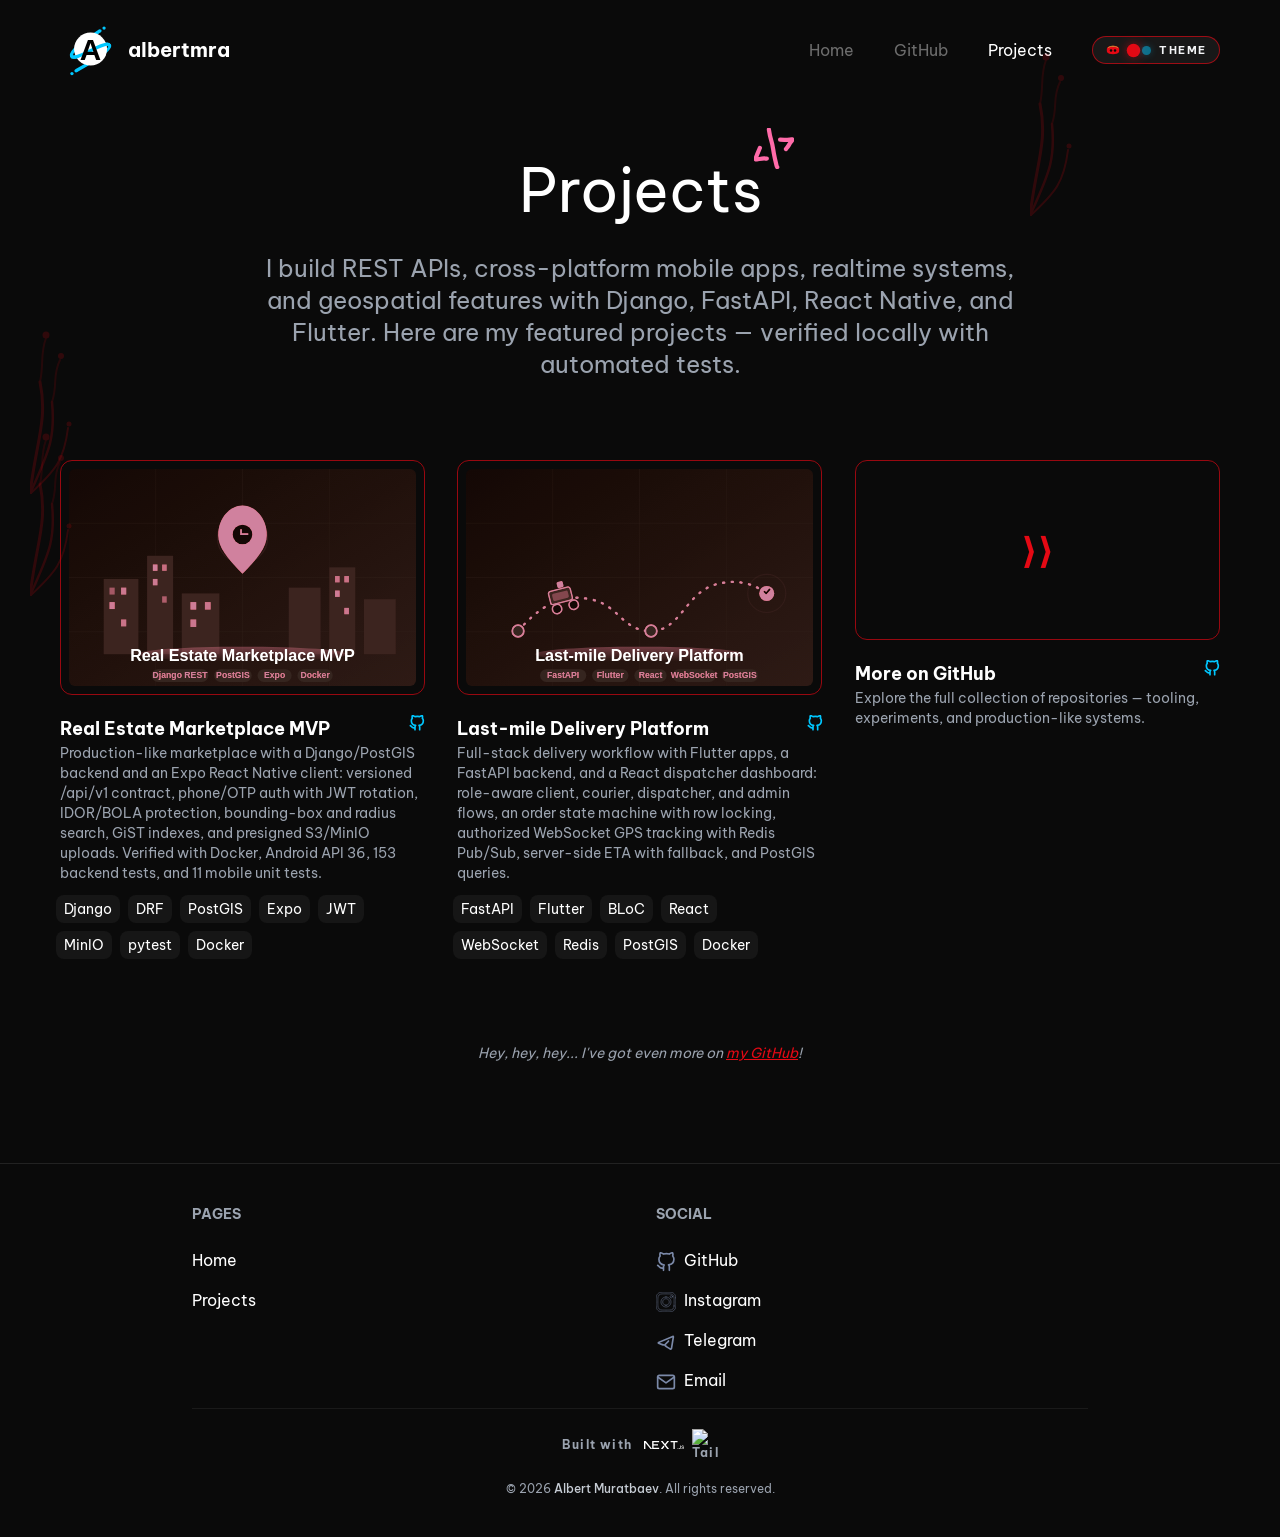
==== commit 44654760: "update CV page" ====
--- a/projects.html
+++ b/projects.html
@@ -8,6 +8,8 @@
   <link rel="icon" type="image/png" sizes="32x32" href="static/favicon/favicon-32x32.png">
   <link rel="icon" type="image/png" sizes="16x16" href="static/favicon/favicon-16x16.png">
   <link rel="manifest" href="static/favicon/site.webmanifest">
+  <link rel="icon" type="image/svg+xml" media="(prefers-color-scheme: dark)" href="static/favicon/favicon-red.svg" id="favLink1">
+  <link rel="icon" type="image/svg+xml" media="(prefers-color-scheme: light)" href="static/favicon/favicon-blue.svg" id="favLink2">
   <meta name="title" content="Projects — Albert Muratbaev">
   <meta name="description" content="Featured projects by Albert Muratbaev — full-stack and mobile systems built with Django, FastAPI, React Native, and Flutter.">
   <meta property="og:type" content="website">
@@ -16,12 +18,30 @@
   <meta property="twitter:card" content="summary">
   <meta property="twitter:title" content="Projects — Albert Muratbaev">
   <meta property="twitter:description" content="Featured projects by Albert Muratbaev — full-stack and mobile systems built with Django, FastAPI, React Native, and Flutter.">
+  <link rel="icon" type="image/svg+xml" href="static/favicon/favicon-red.svg" id="themeFavicon">
+  <link rel="preload" as="image" href="static/favicon/favicon-blue.svg">
+  <meta name="theme-color" id="metaThemeColor" content="#0a0a0a">
   <link rel="preload" as="image" href="static/logos/logo_no_text.svg">
   <link rel="preload" as="image" href="static/doodles/hero/code.svg">
   <link rel="preload" as="image" href="static/projects/real-estate-marketplace.svg">
   <link rel="preload" as="image" href="static/projects/last-mile-delivery.svg">
   <link rel="stylesheet" href="_next/static/chunks/e24ef282d7aafded.css">
   <link rel="stylesheet" href="static/brand.css">
+  <script>
+    /* Theme boot before first paint: applies html.theme-red, syncs favicon and
+       meta theme-color. Default: Deadpool Red. All paths are relative so it
+       works on GitHub Pages project sites. */
+    (function () {
+      var theme = 'red';
+      try { if (localStorage.getItem('theme') === 'blue') theme = 'blue'; } catch (e) {}
+      var root = document.documentElement;
+      if (theme === 'red') root.classList.add('theme-red');
+      var fav = document.getElementById('themeFavicon');
+      if (fav) fav.href = 'static/favicon/favicon-' + (theme === 'red' ? 'red' : 'blue') + '.svg';
+      var meta = document.getElementById('metaThemeColor');
+      if (meta) meta.setAttribute('content', theme === 'red' ? '#0a0a0a' : '#000a1f');
+    })();
+  </script>
 </head>
 <body>
   <div class="w-full m-auto flex flex-col items-center justify-center min-h-screen opening-box-animate-paddin text-white overflow-hidden md:overflow-visible" style="max-width:1200px">
@@ -33,7 +53,7 @@
           <li class="list-none font-bold text-lg cursor-pointer">
             <a href="index.html">
               <span class="font-black text-xl flex items-center">
-                <img class="mr-2 transform hover:rotate-360 hover:scale-75 transition-transform duration-500" src="static/logos/logo_no_text.svg" width="60" alt="albertmra logo">
+                <span class="logo3d-wrap"><img class="mr-2 logo3d transform hover:rotate-360 hover:scale-75 transition-transform duration-500" src="static/logos/logo_no_text.svg" width="60" alt="albertmra logo"></span>
                 <span class="hover:text-fun-pink hover:-mt-2 transition-all duration-500 hover:duration-100">a</span><span class="hover:text-fun-pink hover:-mt-2 transition-all duration-500 hover:duration-100">l</span><span class="hover:text-fun-pink hover:-mt-2 transition-all duration-500 hover:duration-100">b</span><span class="hover:text-fun-pink hover:-mt-2 transition-all duration-500 hover:duration-100">e</span><span class="hover:text-fun-pink hover:-mt-2 transition-all duration-500 hover:duration-100">r</span><span class="hover:text-fun-pink hover:-mt-2 transition-all duration-500 hover:duration-100">t</span><span class="hover:text-fun-pink hover:-mt-2 transition-all duration-500 hover:duration-100">m</span><span class="hover:text-fun-pink hover:-mt-2 transition-all duration-500 hover:duration-100">r</span><span class="hover:text-fun-pink hover:-mt-2 transition-all duration-500 hover:duration-100">a</span>
               </span>
             </a>
@@ -42,6 +62,9 @@
             <li class="list-none text-white opacity-40 hover:opacity-100 transition-opacity"><a href="index.html">Home</a></li>
             <li class="list-none text-white opacity-40 hover:opacity-100 transition-opacity"><a href="https://github.com/maratbeknyazov/" target="_blank" rel="noreferrer">GitHub</a></li>
             <li class="list-none text-white opacity-100"><a href="projects.html">Projects</a></li>
+            <li class="list-none">
+              <button class="theme-toggle" type="button" role="switch" aria-checked="false" aria-label="Theme: Deadpool Red — activate Original Blue" title="Switch theme"><span class="tt-face tt-face-red" aria-hidden="true"><svg width="16" height="16" viewBox="0 0 64 64" fill="none" xmlns="http://www.w3.org/2000/svg"><path d="M8 24C14 12 50 12 56 24C57 26 57 38 56 40C50 52 14 52 8 40C7 38 7 26 8 24Z" fill="#e50914"/><circle cx="24" cy="34" r="5" fill="#0a0a0a"/><circle cx="40" cy="34" r="5" fill="#0a0a0a"/><path d="M14 22C22 15 42 15 50 22" stroke="#c29b38" stroke-width="4" stroke-linecap="round"/></svg></span><span class="tt-face tt-face-blue" aria-hidden="true"><svg width="16" height="16" viewBox="0 0 64 64" fill="none" xmlns="http://www.w3.org/2000/svg"><path d="M32 6L56 14V32C56 47 45 55 32 60C19 55 8 47 8 32V14Z" fill="#00c7ff"/><circle cx="32" cy="33" r="7" fill="#000a1f"/></svg></span><span class="tt-dots" aria-hidden="true"><span class="tt-dot tt-dot-red"></span><span class="tt-dot tt-dot-blue"></span></span><span class="tt-label">Red</span></button>
+            </li>
           </ul>
         </nav>
       </div>
@@ -53,15 +76,18 @@
             <li class="list-none font-bold text-lg">
               <a href="index.html">
                 <span class="font-black text-xl flex items-center">
-                  <img class="mr-2" src="static/logos/logo_no_text.svg" width="44" alt="albertmra logo">
+                  <span class="logo3d-wrap"><img class="mr-2 logo3d" src="static/logos/logo_no_text.svg" width="44" alt="albertmra logo"></span>
                   <span class="hover:text-fun-pink hover:-mt-2 transition-all duration-500 hover:duration-100">a</span><span class="hover:text-fun-pink hover:-mt-2 transition-all duration-500 hover:duration-100">l</span><span class="hover:text-fun-pink hover:-mt-2 transition-all duration-500 hover:duration-100">b</span><span class="hover:text-fun-pink hover:-mt-2 transition-all duration-500 hover:duration-100">e</span><span class="hover:text-fun-pink hover:-mt-2 transition-all duration-500 hover:duration-100">r</span><span class="hover:text-fun-pink hover:-mt-2 transition-all duration-500 hover:duration-100">t</span><span class="hover:text-fun-pink hover:-mt-2 transition-all duration-500 hover:duration-100">m</span><span class="hover:text-fun-pink hover:-mt-2 transition-all duration-500 hover:duration-100">r</span><span class="hover:text-fun-pink hover:-mt-2 transition-all duration-500 hover:duration-100">a</span>
                 </span>
               </a>
             </li>
-            <button class="burger-btn" aria-label="Toggle menu" aria-expanded="false" type="button">
+            <div class="flex items-center" style="gap:14px;z-index:102">
+              <button class="theme-toggle" type="button" role="switch" aria-checked="false" aria-label="Theme: Deadpool Red — activate Original Blue" title="Switch theme"><span class="tt-face tt-face-red" aria-hidden="true"><svg width="16" height="16" viewBox="0 0 64 64" fill="none" xmlns="http://www.w3.org/2000/svg"><path d="M8 24C14 12 50 12 56 24C57 26 57 38 56 40C50 52 14 52 8 40C7 38 7 26 8 24Z" fill="#e50914"/><circle cx="24" cy="34" r="5" fill="#0a0a0a"/><circle cx="40" cy="34" r="5" fill="#0a0a0a"/><path d="M14 22C22 15 42 15 50 22" stroke="#c29b38" stroke-width="4" stroke-linecap="round"/></svg></span><span class="tt-face tt-face-blue" aria-hidden="true"><svg width="16" height="16" viewBox="0 0 64 64" fill="none" xmlns="http://www.w3.org/2000/svg"><path d="M32 6L56 14V32C56 47 45 55 32 60C19 55 8 47 8 32V14Z" fill="#00c7ff"/><circle cx="32" cy="33" r="7" fill="#000a1f"/></svg></span><span class="tt-dots" aria-hidden="true"><span class="tt-dot tt-dot-red"></span><span class="tt-dot tt-dot-blue"></span></span><span class="tt-label">Red</span></button>
+              <button class="burger-btn" aria-label="Toggle menu" aria-expanded="false" type="button">
               <svg class="burger-icon icon-open" width="26" height="26" viewBox="0 0 24 24" fill="none" stroke="currentColor" stroke-width="1.8" stroke-linecap="round"><path d="M3 7h18"/><path d="M3 12h18"/><path d="M3 17h18"/></svg>
               <svg class="burger-icon icon-close" width="26" height="26" viewBox="0 0 24 24" fill="none" stroke="currentColor" stroke-width="1.8" stroke-linecap="round"><path d="M18 6L6 18"/><path d="M6 6l12 12"/></svg>
             </button>
+            </div>
           </div>
         </nav>
         <div class="mobile-menu" id="mobileMenu">
@@ -90,6 +116,77 @@
               document.body.style.overflow = '';
             }
           });
+        })();
+
+        /* Theme switcher: toggles html.theme-red, persists to localStorage["theme"],
+           and syncs all toggle buttons (desktop + mobile), the favicon and the
+           meta theme-color. The .theme-anim class enables the cross-fade
+           transitions only while switching. */
+        (function () {
+          var btns = document.querySelectorAll('.theme-toggle');
+          function apply(theme) {
+            var isRed = theme !== 'blue';
+            document.documentElement.classList.toggle('theme-red', isRed);
+            var fav = document.getElementById('themeFavicon');
+            if (fav) fav.href = 'static/favicon/favicon-' + (isRed ? 'red' : 'blue') + '.svg';
+            var meta = document.getElementById('metaThemeColor');
+            if (meta) meta.setAttribute('content', isRed ? '#0a0a0a' : '#000a1f');
+            btns.forEach(function (btn) {
+              btn.classList.toggle('is-red', isRed);
+              btn.classList.toggle('is-blue', !isRed);
+              btn.setAttribute('aria-checked', isRed ? 'true' : 'false');
+              btn.setAttribute('aria-label', isRed ? 'Theme: Deadpool Red — activate Original Blue' : 'Theme: Original Blue — activate Deadpool Red');
+              var label = btn.querySelector('.tt-label');
+              if (label) label.textContent = 'Theme';
+            });
+          }
+          apply(document.documentElement.classList.contains('theme-red') ? 'red' : 'blue');
+          /* First-visit hint: make the switch discoverable (same as index.html). */
+          var hinted = false;
+          try { hinted = localStorage.getItem('themeHintShown') === '1'; } catch (e) {}
+          if (!hinted) {
+            window.setTimeout(function () {
+              btns.forEach(function (btn) { btn.classList.add('tt-hint'); });
+            }, 1600);
+          }
+          btns.forEach(function (btn) {
+            btn.addEventListener('click', function () {
+              var next = document.documentElement.classList.contains('theme-red') ? 'blue' : 'red';
+              document.documentElement.classList.add('theme-anim');
+              apply(next);
+              btns.forEach(function (b) { b.classList.remove('tt-hint'); });
+              try { localStorage.setItem('theme', next); localStorage.setItem('themeHintShown', '1'); } catch (e) {}
+              window.setTimeout(function () { document.documentElement.classList.remove('theme-anim'); }, 600);
+              /* Prototype-style biomass flash on switch (keyframes in brand.css). */
+              var hr = document.documentElement;
+              hr.classList.add('theme-flash');
+              window.setTimeout(function () { hr.classList.remove('theme-flash'); }, 750);
+            });
+          });
+        })();
+
+        /* 3D tilt for project cards: desktop pointers only. The card leans
+           toward the cursor (max 7deg) and springs back on leave. */
+        (function () {
+          function initTilt() {
+          var cards = document.querySelectorAll('.card-live');
+          cards.forEach(function (card) {
+            card.classList.add('tilt3d', 'is-idle');
+            card.addEventListener('pointermove', function (e) {
+              var r = card.getBoundingClientRect();
+              var rx = ((e.clientY - r.top) / r.height - 0.5) * -10;
+              var ry = ((e.clientX - r.left) / r.width - 0.5) * 10;
+              card.classList.remove('is-idle');
+              card.style.transform = 'perspective(800px) rotateX(' + rx.toFixed(2) + 'deg) rotateY(' + ry.toFixed(2) + 'deg)';
+            });
+            card.addEventListener('pointerleave', function () {
+              card.classList.add('is-idle');
+              card.style.transform = '';
+            });
+          });
+          }
+          if (document.readyState === 'loading') document.addEventListener('DOMContentLoaded', initTilt);
+          else initTilt();
         })();
       </script>
 
@@ -177,7 +274,6 @@
           <h4 class="uppercase text-fun-gray text-sm font-bold mb-6">Pages</h4>
           <div class="grid gap-4">
             <div><a href="index.html" class="hover:text-fun-pink transition-colors duration-200">Home</a></div>
-            <div><a href="https://github.com/maratbeknyazov/" target="_blank" rel="noreferrer" class="hover:text-fun-pink transition-colors duration-200">GitHub</a></div>
             <div><a href="projects.html" class="hover:text-fun-pink transition-colors duration-200">Projects</a></div>
           </div>
         </div>
@@ -199,5 +295,80 @@
       </div>
     </footer>
   </div>
+  <script>
+    /* Prototype-style ambient FX for the Projects page: scroll-reveal,
+       consume-glow on cards, tendril hives. Skipped under reduced motion. */
+    (function () {
+      var d = document, root = d.documentElement;
+      var reduced = false;
+      try { reduced = window.matchMedia('(prefers-reduced-motion: reduce)').matches; } catch (e) {}
+      if (reduced) return;
+
+      var TENDRILS = '<svg class="biohive" viewBox="0 0 220 170" fill="none" xmlns="http://www.w3.org/2000/svg"><g class="t t1"><path d="M0 170C6 118 18 96 10 58" stroke="var(--tm-accent)" stroke-width="3" stroke-linecap="round"/><path d="M10 58C14 40 10 30 16 14" stroke="var(--tm-accent)" stroke-width="2" stroke-linecap="round" opacity=".7"/><circle cx="16" cy="11" r="3.5" fill="var(--tm-accent)"/></g><g class="t t2"><path d="M0 170C16 132 26 118 22 78" stroke="var(--tm-accent)" stroke-width="2.5" stroke-linecap="round"/><path d="M22 78C28 60 22 52 30 36" stroke="var(--tm-accent)" stroke-width="2" stroke-linecap="round" opacity=".7"/><circle cx="31" cy="32" r="3" fill="var(--tm-accent)"/></g><g class="t t3"><path d="M0 170C26 146 34 136 38 104" stroke="var(--tm-accent)" stroke-width="2" stroke-linecap="round"/><circle cx="39" cy="100" r="2.5" fill="var(--tm-accent)"/></g></svg>';
+
+      function hive(corner) {
+        var s = d.createElement('div');
+        s.className = 'biohive br-' + corner;
+        s.setAttribute('aria-hidden', 'true');
+        s.innerHTML = TENDRILS;
+        return s;
+      }
+
+      function place(el, corner) {
+        if (!el) return;
+        el.style.position = 'relative';
+        el.appendChild(hive(corner));
+      }
+
+      function init() {
+        root.classList.add('biofx');
+
+        var sections = [];
+        var hero = d.querySelector('.py-12.sm\\:py-20') || d.querySelector('main > div.relative');
+        var grid = d.querySelector('main .grid');
+        if (hero) sections.push(hero);
+        if (grid) sections.push(grid);
+        sections.forEach(function (s) { s.classList.add('bio-reveal'); });
+
+        if ('IntersectionObserver' in window) {
+          var io = new IntersectionObserver(function (entries) {
+            entries.forEach(function (en) {
+              if (en.isIntersecting) { en.target.classList.add('bio-in'); io.unobserve(en.target); }
+            });
+          }, { threshold: 0.12, rootMargin: '0px 0px -40px 0px' });
+          sections.forEach(function (s) { io.observe(s); });
+        } else {
+          sections.forEach(function (s) { s.classList.add('bio-in'); });
+        }
+
+        place(hero, 'tr');
+        place(hero, 'bl');
+        place(grid, 'tl');
+
+        d.querySelectorAll('.card-live').forEach(function (card) {
+          card.addEventListener('pointermove', function (e) {
+            var r = card.getBoundingClientRect();
+            card.style.setProperty('--mx', (e.clientX - r.left) + 'px');
+            card.style.setProperty('--my', (e.clientY - r.top) + 'px');
+          });
+        });
+
+        window.setTimeout(function () {
+          try { if (localStorage.getItem('themeHintShown') !== '1') btnHintAdd(); } catch (e) {}
+        }, 2500);
+        function btnHintAdd() {
+          d.querySelectorAll('.theme-toggle').forEach(function (b) { b.classList.add('tt-hint'); });
+        }
+        d.addEventListener('click', function (e) {
+          if (e.target.closest && e.target.closest('.theme-toggle')) {
+            d.querySelectorAll('.theme-toggle').forEach(function (b) { b.classList.remove('tt-hint'); });
+          }
+        });
+      }
+
+      if (d.readyState === 'loading') d.addEventListener('DOMContentLoaded', init);
+      else init();
+    })();
+  </script>
 </body>
 </html>
--- a/static/brand.css
+++ b/static/brand.css
@@ -147,7 +147,7 @@
   position: fixed;
   inset: 0;
   z-index: 90;
-  background: rgb(0 10 31 / 0.98);
+  background: var(--tm-menu-bg);
   display: flex;
   flex-direction: column;
   align-items: center;
@@ -180,9 +180,10 @@
 .mobile-menu.open a:nth-child(2) { transition-delay: 0.1s; }
 .mobile-menu.open a:nth-child(3) { transition-delay: 0.15s; }
 .mobile-menu.open a:nth-child(4) { transition-delay: 0.2s; }
+.mobile-menu.open a:nth-child(5) { transition-delay: 0.25s; }
 .mobile-menu.open a:hover,
 .mobile-menu.open a:focus-visible {
-  color: #00c7ff;
+  color: var(--tm-accent);
   opacity: 1;
 }
 
@@ -213,3 +214,515 @@
     animation: none;
   }
 }
+
+/* ==========================================================================
+   Theme switcher — Deadpool Red (default) <-> Original Blue.
+   The static Tailwind bundle hard-codes the blue palette, so the red theme
+   re-declares exactly the utility classes used in the HTML. Flat colors are
+   driven by CSS variables; the glow animations get red variants (a hue-rotate
+   on the same element would fight the animated filter, so it lives inside the
+   red keyframes). Preference is stored in localStorage["theme"] and applied
+   synchronously in <head> (no flash). Default on first load: Deadpool Red.
+   ========================================================================== */
+:root {
+  --tm-accent: #00c7ff;
+  --tm-accent-deep: #009ac5;
+  --tm-accent-border: rgba(0, 199, 255, 0.6);
+  --tm-accent-glow: rgba(0, 199, 255, 0.28);
+  --tm-bg: rgb(0, 10, 31);
+  --tm-surface: rgb(25, 39, 66);
+  --tm-surface-deep: rgb(0, 15, 46);
+  --tm-line: rgb(0, 15, 46);
+  --tm-line-soft: rgb(25, 39, 66);
+  --tm-muted: rgb(123, 137, 168);
+  --tm-muted-strong: rgb(178, 187, 207);
+  --tm-menu-bg: rgba(0, 10, 31, 0.98);
+}
+html.theme-red {
+  --tm-accent: #e50914; /* scarlet */
+  --tm-accent-deep: #c29b38; /* leather gold */
+  --tm-accent-border: rgba(229, 9, 20, 0.65);
+  --tm-accent-glow: rgba(229, 9, 20, 0.3);
+  --tm-bg: #0a0a0a; /* near-black matte */
+  --tm-surface: #161616;
+  --tm-surface-deep: #0a0a0a;
+  --tm-line: #222222;
+  --tm-line-soft: #1a1a1a;
+  --tm-muted: #9ba3af;
+  --tm-muted-strong: #c6ccd4;
+  --tm-menu-bg: rgba(10, 10, 10, 0.98);
+}
+
+/* Smooth cross-fade between themes; enabled only while switching. */
+html.theme-anim body,
+html.theme-anim body * {
+  transition: background-color 0.45s ease, border-color 0.45s ease, color 0.45s ease,
+    fill 0.45s ease, box-shadow 0.45s ease, filter 0.45s ease, opacity 0.45s ease !important;
+}
+
+/* Deadpool Red overrides for the purged-Tailwind utility classes. */
+html.theme-red body,
+html.theme-red .bg-bg {
+  background-color: var(--tm-bg);
+}
+html.theme-red .text-fun-pink {
+  color: var(--tm-accent);
+}
+html.theme-red .text-fun-pink-light {
+  color: var(--tm-accent-deep);
+}
+html.theme-red .hover\:text-fun-pink:hover {
+  color: var(--tm-accent);
+}
+html.theme-red .hover\:bg-fun-pink:hover {
+  background-color: var(--tm-accent);
+}
+html.theme-red .hover\:border-fun-pink:hover {
+  border-color: var(--tm-accent);
+}
+html.theme-red .bg-fun-pink-dark {
+  background-color: var(--tm-surface);
+}
+html.theme-red .bg-fun-pink-darker,
+html.theme-red .bg-fun-pink-darkerer {
+  background-color: var(--tm-surface-deep);
+}
+html.theme-red .border-fun-pink {
+  border-color: var(--tm-accent);
+}
+html.theme-red .border-fun-pink-dark {
+  border-color: var(--tm-line-soft);
+}
+html.theme-red .border-fun-pink-darker {
+  border-color: var(--tm-line);
+}
+html.theme-red .border-fun-pink-light {
+  border-color: var(--tm-accent-deep);
+}
+html.theme-red .text-fun-gray {
+  color: var(--tm-muted);
+}
+html.theme-red .text-fun-gray-light {
+  color: var(--tm-muted-strong);
+}
+html.theme-red .landingSectionTitle:before {
+  background-color: var(--tm-accent);
+}
+
+/* Glow animations get red variants (the filter/box-shadow live in keyframes).
+   The logo hue-rotate rides inside the glow keyframes so the animated filter
+   and the recolor never fight each other. */
+@keyframes logoGlowRed {
+  0%, 100% { filter: hue-rotate(150deg) saturate(0.85) drop-shadow(0 0 0 rgba(229, 9, 20, 0)); }
+  50% { filter: hue-rotate(150deg) saturate(0.85) drop-shadow(0 0 6px rgba(229, 9, 20, 0.55)); }
+}
+@keyframes cardGlowRed {
+  0%, 100% { box-shadow: 0 0 0 rgba(229, 9, 20, 0); }
+  50% { box-shadow: 0 0 22px rgba(229, 9, 20, 0.3); }
+}
+html.theme-red img[src$="logo_no_text.svg"],
+html.theme-red img[src$="logo_full.svg"] {
+  animation-name: logoFloat, logoGlowRed;
+}
+html.theme-red .card-live {
+  border-color: var(--tm-accent-border);
+  animation-name: cardGlowRed;
+}
+
+/* Hard-coded cyan inside the animated SVG covers: recolor per theme with a
+   filter. Desaturating after the hue shift keeps the dark surfaces neutral
+   (a plain hue-rotate would turn them green). */
+html.theme-red img[src$="real-estate-marketplace.svg"],
+html.theme-red img[src$="last-mile-delivery.svg"] {
+  filter: hue-rotate(150deg) saturate(0.5) brightness(1.05);
+  transition: filter 0.45s ease;
+}
+html.theme-red img[src$="lineBreak.svg"],
+html.theme-red img[src$="fancyLines.svg"] {
+  filter: hue-rotate(150deg) saturate(0.6);
+  transition: filter 0.45s ease;
+}
+
+/* Theme toggle button (desktop nav li + mobile row next to the burger). */
+.theme-toggle {
+  display: inline-flex;
+  position: relative;
+  z-index: 102; /* stay above the fixed mobile-menu overlay (z-90), like the burger */
+  align-items: center;
+  gap: 8px;
+  padding: 5px 12px;
+  background: rgba(255, 255, 255, 0.06);
+  border: 1px solid var(--tm-accent-border);
+  border-radius: 999px;
+  color: #f3f4f6;
+  cursor: pointer;
+  font: inherit;
+  line-height: 1;
+  transition: background-color 0.3s ease, border-color 0.45s ease, transform 0.2s ease;
+}
+.theme-toggle:hover {
+  background: rgba(255, 255, 255, 0.12);
+  transform: translateY(-1px);
+}
+.theme-toggle:focus-visible {
+  outline: 2px solid var(--tm-accent);
+  outline-offset: 2px;
+}
+/* Two-lamp indicator: both theme colors are visible on the button itself,
+   the active one glows larger — the switch reads as Red <-> Blue at a glance. */
+.theme-toggle .tt-dots {
+  display: inline-flex;
+  align-items: center;
+  gap: 4px;
+}
+.theme-toggle .tt-dot {
+  width: 9px;
+  height: 9px;
+  border-radius: 50%;
+  transition: transform 0.25s ease, opacity 0.25s ease, box-shadow 0.25s ease;
+}
+.theme-toggle .tt-dot-red { background: #e50914; box-shadow: 0 0 7px rgba(229, 9, 20, 0.6); }
+.theme-toggle .tt-dot-blue { background: #00c7ff; box-shadow: 0 0 7px rgba(0, 199, 255, 0.55); }
+.theme-toggle.is-red .tt-dot-red { transform: scale(1.5); }
+.theme-toggle.is-blue .tt-dot-blue { transform: scale(1.5); }
+.theme-toggle.is-red .tt-dot-blue,
+.theme-toggle.is-blue .tt-dot-red { opacity: 0.5; }
+.theme-toggle:active { transform: scale(0.94); }
+
+/* First-visit attention pulse (JS adds .tt-hint once, per browser). */
+@keyframes hintPulse {
+  0%, 100% { box-shadow: 0 0 0 0 rgba(255, 255, 255, 0); }
+  30% { box-shadow: 0 0 0 9px rgba(255, 255, 255, 0.22); }
+  60% { box-shadow: 0 0 0 0 rgba(255, 255, 255, 0); }
+}
+.theme-toggle.tt-hint { animation: hintPulse 1.6s ease-in-out 3; }
+.theme-toggle .tt-label {
+  font-size: 11px;
+  font-weight: 700;
+  letter-spacing: 0.14em;
+  text-transform: uppercase;
+  white-space: nowrap;
+}
+.theme-toggle .tt-face {
+  display: none;
+  line-height: 0;
+}
+.theme-toggle.is-red .tt-face-red { display: inline-flex; }
+.theme-toggle.is-blue .tt-face-blue { display: inline-flex; }
+.theme-toggle .tt-face svg { display: block; }
+@media (max-width: 400px) {
+  .theme-toggle {
+    padding: 5px 8px;
+  }
+  .theme-toggle .tt-label {
+    display: none;
+  }
+}
+
+@media (prefers-reduced-motion: reduce) {
+  html.theme-red .card-live,
+  html.theme-red img[src$="logo_no_text.svg"],
+  html.theme-red img[src$="logo_full.svg"] {
+    animation: none;
+  }
+}
+
+/* ==========================================================================
+   Deadpool Red doodles: the hand-drawn SVGs are hard-coded cyan and load
+   through <img>, so they are recolored with a filter on the img element.
+   Hue-rotate maps cyan -> red; saturate/brightness keeps them punchy.
+   ========================================================================== */
+html.theme-red img[src$="doodles/hero/code.svg"],
+html.theme-red img[src$="doodles/hero/coder.svg"],
+html.theme-red img[src$="doodles/hero/dino.svg"],
+html.theme-red img[src$="doodles/hero/html.svg"],
+html.theme-red img[src$="doodles/hero/js.svg"],
+html.theme-red img[src$="doodles/hero/nextjs.svg"],
+html.theme-red img[src$="doodles/hero/paintbrush.svg"],
+html.theme-red img[src$="doodles/hero/pop1.svg"],
+html.theme-red img[src$="doodles/skills/coding.svg"],
+html.theme-red img[src$="doodles/skills/fillStar.svg"],
+html.theme-red img[src$="doodles/skills/laptop.svg"],
+html.theme-red img[src$="doodles/skills/youtube.svg"] {
+  filter: hue-rotate(150deg) saturate(1.1) brightness(1.05);
+  transition: filter 0.45s ease;
+}
+
+/* Hero glitch accent: the compiled bundle never defined heroShinyBg, so the
+   sliced "shiny" spans are driven here with a theme-colored clip-path flicker. */
+.heroShiny1,
+.heroShiny2 {
+  position: relative;
+}
+.heroShiny1::before,
+.heroShiny2::before {
+  content: attr(data-text);
+  position: absolute;
+  inset: 0;
+  color: var(--tm-accent-deep);
+  clip-path: inset(0 0 55% 0);
+  opacity: 0;
+  pointer-events: none;
+}
+.heroShiny1::after,
+.heroShiny2::after {
+  content: attr(data-text);
+  position: absolute;
+  inset: 0;
+  color: var(--tm-accent);
+  clip-path: inset(60% 0 0 0);
+  opacity: 0;
+  pointer-events: none;
+}
+@keyframes glitchA {
+  0%, 91%, 100% { opacity: 0; transform: translate(0); }
+  92% { opacity: 0.9; transform: translate(-3px, -1px); }
+  94% { opacity: 0.7; transform: translate(2px, 1px); }
+  96% { opacity: 0; }
+}
+@keyframes glitchB {
+  0%, 93%, 100% { opacity: 0; transform: translate(0); }
+  94% { opacity: 0.8; transform: translate(3px, 1px); }
+  96% { opacity: 0.6; transform: translate(-2px, -1px); }
+  98% { opacity: 0; }
+}
+.heroShiny1::before { animation: glitchA 4.5s steps(1, end) infinite; }
+.heroShiny1::after  { animation: glitchB 4.5s steps(1, end) infinite; }
+.heroShiny2::before { animation: glitchA 4.5s steps(1, end) infinite; animation-delay: 2.2s; }
+.heroShiny2::after  { animation: glitchB 4.5s steps(1, end) infinite; animation-delay: 2.2s; }
+
+/* ==========================================================================
+   3D accents
+   ========================================================================== */
+/* Scene + logo card: the header logo floats in a perspective scene and
+   continuously wobbles on X/Y like a card in 3D space. */
+.logo3d-wrap {
+  perspective: 700px;
+  display: inline-block;
+}
+.logo3d {
+  transform-style: preserve-3d;
+  animation: logoWobble3d 5.5s ease-in-out infinite;
+  will-change: transform;
+}
+@keyframes logoWobble3d {
+  0%, 100% { transform: rotateX(10deg) rotateY(-14deg) translateZ(0); }
+  25% { transform: rotateX(-7deg) rotateY(12deg) translateZ(8px); }
+  50% { transform: rotateX(6deg) rotateY(-10deg) translateZ(0); }
+  75% { transform: rotateX(-9deg) rotateY(15deg) translateZ(6px); }
+}
+/* Project cards tilt toward the pointer (pure JS inline, desktop only).
+   The transform is applied by the tilt script; rules below just opt in. */
+.tilt3d {
+  transform-style: preserve-3d;
+  transition: transform 0.12s ease-out;
+  will-change: transform;
+}
+.tilt3d.is-idle {
+  transition: transform 0.5s ease;
+}
+@media (hover: none), (prefers-reduced-motion: reduce) {
+  .tilt3d { transform: none !important; }
+}
+
+@media (prefers-reduced-motion: reduce) {
+  .logo3d { animation: none; }
+  .heroShiny1::before, .heroShiny1::after,
+  .heroShiny2::before, .heroShiny2::after { animation: none; opacity: 0; }
+}
+
+/* ==========================================================================
+   Toolbelt category labels + CSS-only tooltips (data-tip attribute).
+   The tooltip uses theme variables, so it recolors with the theme switch.
+   ========================================================================== */
+.tip {
+  position: relative;
+}
+.tip::after {
+  content: attr(data-tip);
+  position: absolute;
+  bottom: calc(100% + 10px);
+  left: 50%;
+  transform: translateX(-50%) translateY(4px);
+  width: max-content;
+  max-width: 190px;
+  background: var(--tm-surface);
+  color: #f3f4f6;
+  border: 1px solid var(--tm-accent-border);
+  border-radius: 8px;
+  padding: 6px 10px;
+  font-size: 11px;
+  font-weight: 600;
+  line-height: 1.35;
+  text-align: center;
+  white-space: normal;
+  opacity: 0;
+  pointer-events: none;
+  z-index: 60;
+  transition: opacity 0.2s ease, transform 0.2s ease;
+}
+.tip:hover::after {
+  opacity: 1;
+  transform: translateX(-50%) translateY(0);
+}
+
+/* ==========================================================================
+   Prototype-style FX (Alex Mercer biomass): living tendril hives that grow
+   from section corners, consume-glow card hover, a cracked-biomass border on
+   the CV block, bio corner brackets, a scroll-reveal infest, and a full-page
+   vein flash when the theme switches. Pure CSS + one tiny JS helper.
+   ========================================================================== */
+/* Adjacent corners take slightly different growth delays so the hive looks
+   organic, not mirrored. */
+.biohive.br-tl, .biohive.br-br { animation-delay: 0.5s; }
+.biohive {
+  position: absolute;
+  width: 220px;
+  height: 170px;
+  pointer-events: none;
+  opacity: 0.42;
+  z-index: 0;
+  animation: hivePulse 6.5s ease-in-out infinite;
+}
+.biohive.br-tl { top: -34px; left: -30px; }
+.biohive.br-tr { top: -34px; right: -30px; }
+.biohive.br-bl { bottom: -34px; left: -30px; }
+.biohive.br-br { bottom: -34px; right: -30px; }
+@keyframes hivePulse {
+  0%, 100% { opacity: 0.32; transform: scale(1); }
+  50% { opacity: 0.55; transform: scale(1.04); }
+}
+.biohive .t { transform-box: fill-box; transform-origin: 50% 100%; }
+.biohive .t1 { animation: tendrilSway 5.2s ease-in-out infinite; }
+.biohive .t2 { animation: tendrilSway 4.4s ease-in-out 0.7s infinite; }
+.biohive .t3 { animation: tendrilSway 6s ease-in-out 1.4s infinite; }
+@keyframes tendrilSway {
+  0%, 100% { transform: rotate(0deg); }
+  35% { transform: rotate(5deg); }
+  70% { transform: rotate(-4deg); }
+}
+
+/* Cards "consume" the cursor: on hover the border edge lights up like raw
+   biomass and the glow collapses inward (lightweight, composites only). */
+.card-live { position: relative; }
+.card-live::after {
+  content: "";
+  position: absolute;
+  inset: -1px;
+  border-radius: 12px;
+  pointer-events: none;
+  opacity: 0;
+  background: radial-gradient(140px circle at var(--mx, 50%) var(--my, 50%), var(--tm-accent-glow), transparent 70%);
+  transition: opacity 0.25s ease;
+}
+.card-live:hover::after { opacity: 1; }
+.card-live:hover { animation-play-state: paused; box-shadow: 0 0 26px var(--tm-accent-glow); }
+
+/* CV block: cracked, infected biomass frame with drifting virus cells. */
+.bioframe {
+  position: relative;
+  border: 1px solid var(--tm-accent-border);
+  border-radius: 16px;
+  background: linear-gradient(180deg, rgba(127, 127, 127, 0.05), rgba(127, 127, 127, 0.02));
+  padding: 28px clamp(16px, 4vw, 40px);
+  box-shadow: inset 0 0 60px rgba(0, 0, 0, 0.45);
+}
+.bioframe::before,
+.bioframe::after {
+  content: "";
+  position: absolute;
+  inset: -6px;
+  border-radius: 20px;
+  pointer-events: none;
+  border: 1px dashed var(--tm-accent-border);
+  opacity: 0.35;
+  -webkit-mask-image: repeating-conic-gradient(from 0deg, #000 0deg 14deg, transparent 14deg 46deg);
+  mask-image: repeating-conic-gradient(from 0deg, #000 0deg 14deg, transparent 14deg 46deg);
+  animation: crackDrift 14s linear infinite;
+}
+.bioframe::after {
+  inset: -12px;
+  opacity: 0.16;
+  animation-direction: reverse;
+  animation-duration: 24s;
+}
+@keyframes crackDrift {
+  to { transform: rotate(360deg); }
+}
+.virus {
+  position: absolute;
+  border-radius: 50%;
+  pointer-events: none;
+  background: radial-gradient(circle at 35% 35%, var(--tm-accent), transparent 72%);
+  opacity: 0;
+  animation: virusDrift 11s ease-in-out infinite;
+}
+@keyframes virusDrift {
+  0% { opacity: 0; transform: translate(0, 0) scale(0.6); }
+  18% { opacity: 0.5; }
+  55% { opacity: 0.22; }
+  100% { opacity: 0; transform: translate(34px, -46px) scale(1.15); }
+}
+
+/* Bio corner brackets on the CV title (computed from the theme accent). */
+.bio-corners {
+  position: relative;
+  padding-left: 18px;
+}
+.bio-corners::before,
+.bio-corners::after {
+  content: "";
+  position: absolute;
+  width: 16px;
+  height: 16px;
+  border: 2px solid var(--tm-accent);
+  pointer-events: none;
+}
+.bio-corners::before { left: -8px; top: 2px; border-right: 0; border-bottom: 0; }
+.bio-corners::after { right: -8px; bottom: 2px; border-left: 0; border-top: 0; }
+
+/* Sections surface from the ground like the virus surfacing in Prototype:
+   one-time IntersectionObserver reveal (js adds .bio-in when visible).
+   Hiding is gated on html.biofx, set by the FX script — with JS disabled the
+   page stays fully visible. */
+html.biofx .bio-reveal {
+  opacity: 0;
+  transform: translateY(34px) scale(0.985);
+}
+html.biofx .bio-reveal.bio-in {
+  opacity: 1;
+  transform: none;
+  transition: opacity 0.65s cubic-bezier(0.16, 1, 0.3, 1), transform 0.65s cubic-bezier(0.16, 1, 0.3, 1);
+}
+
+/* Full-page vein flash when the theme flips (html.theme-flash for 750ms). */
+.theme-flash::before {
+  content: "";
+  position: fixed;
+  inset: 0;
+  z-index: 2147483000;
+  pointer-events: none;
+  background:
+    radial-gradient(58% 42% at 50% 8%, var(--tm-accent-glow), transparent 70%),
+    radial-gradient(45% 38% at 12% 88%, var(--tm-accent-glow), transparent 70%),
+    radial-gradient(45% 38% at 88% 82%, var(--tm-accent-glow), transparent 70%);
+  animation: veinFlash 0.75s ease-out forwards;
+}
+@keyframes veinFlash {
+  0% { opacity: 0; }
+  18% { opacity: 0.9; }
+  100% { opacity: 0; }
+}
+
+@media (prefers-reduced-motion: reduce) {
+  .biohive, .biohive .t1, .biohive .t2, .biohive .t3,
+  .bioframe::before, .bioframe::after, .virus,
+  .theme-toggle.tt-hint { animation: none !important; }
+  .theme-flash::before { animation: none; opacity: 0; }
+  .bio-reveal { opacity: 1; transform: none; }
+}
+@media (hover: none) {
+  .tip::after {
+    display: none;
+  }
+}
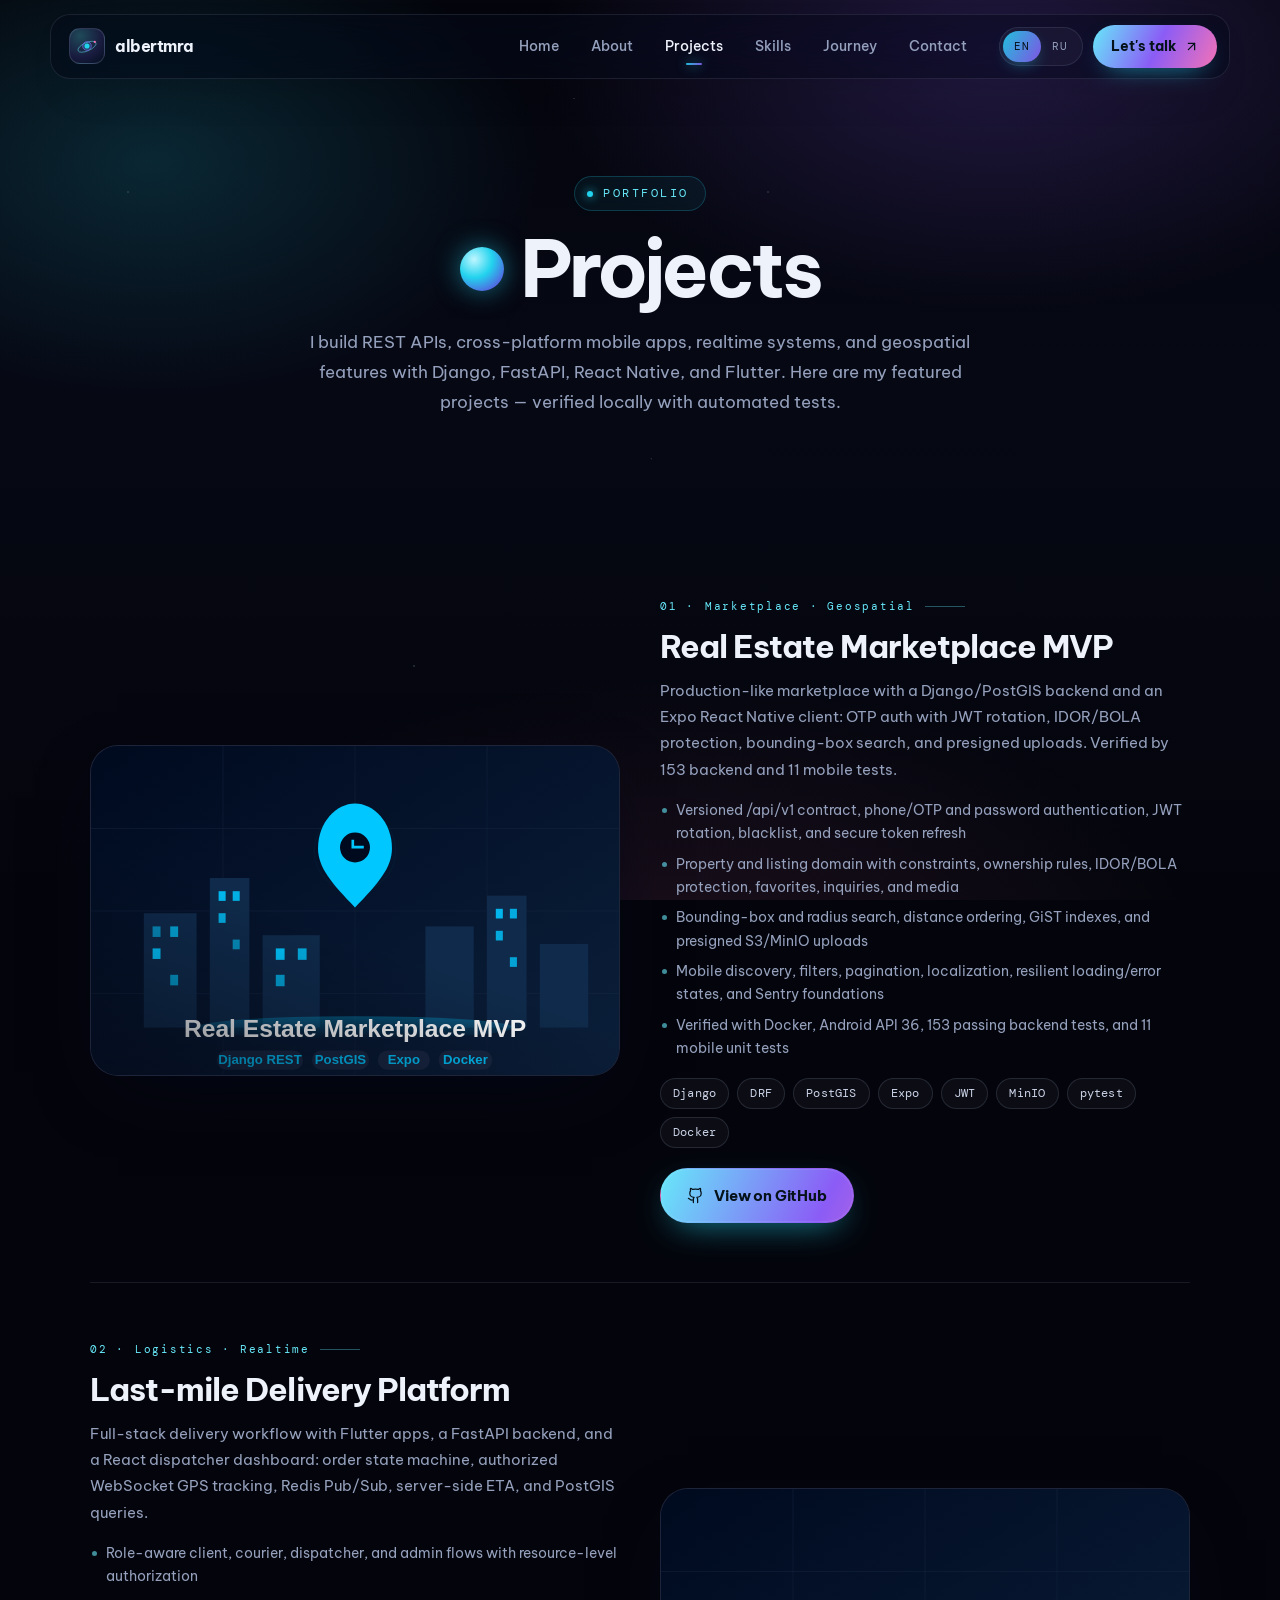
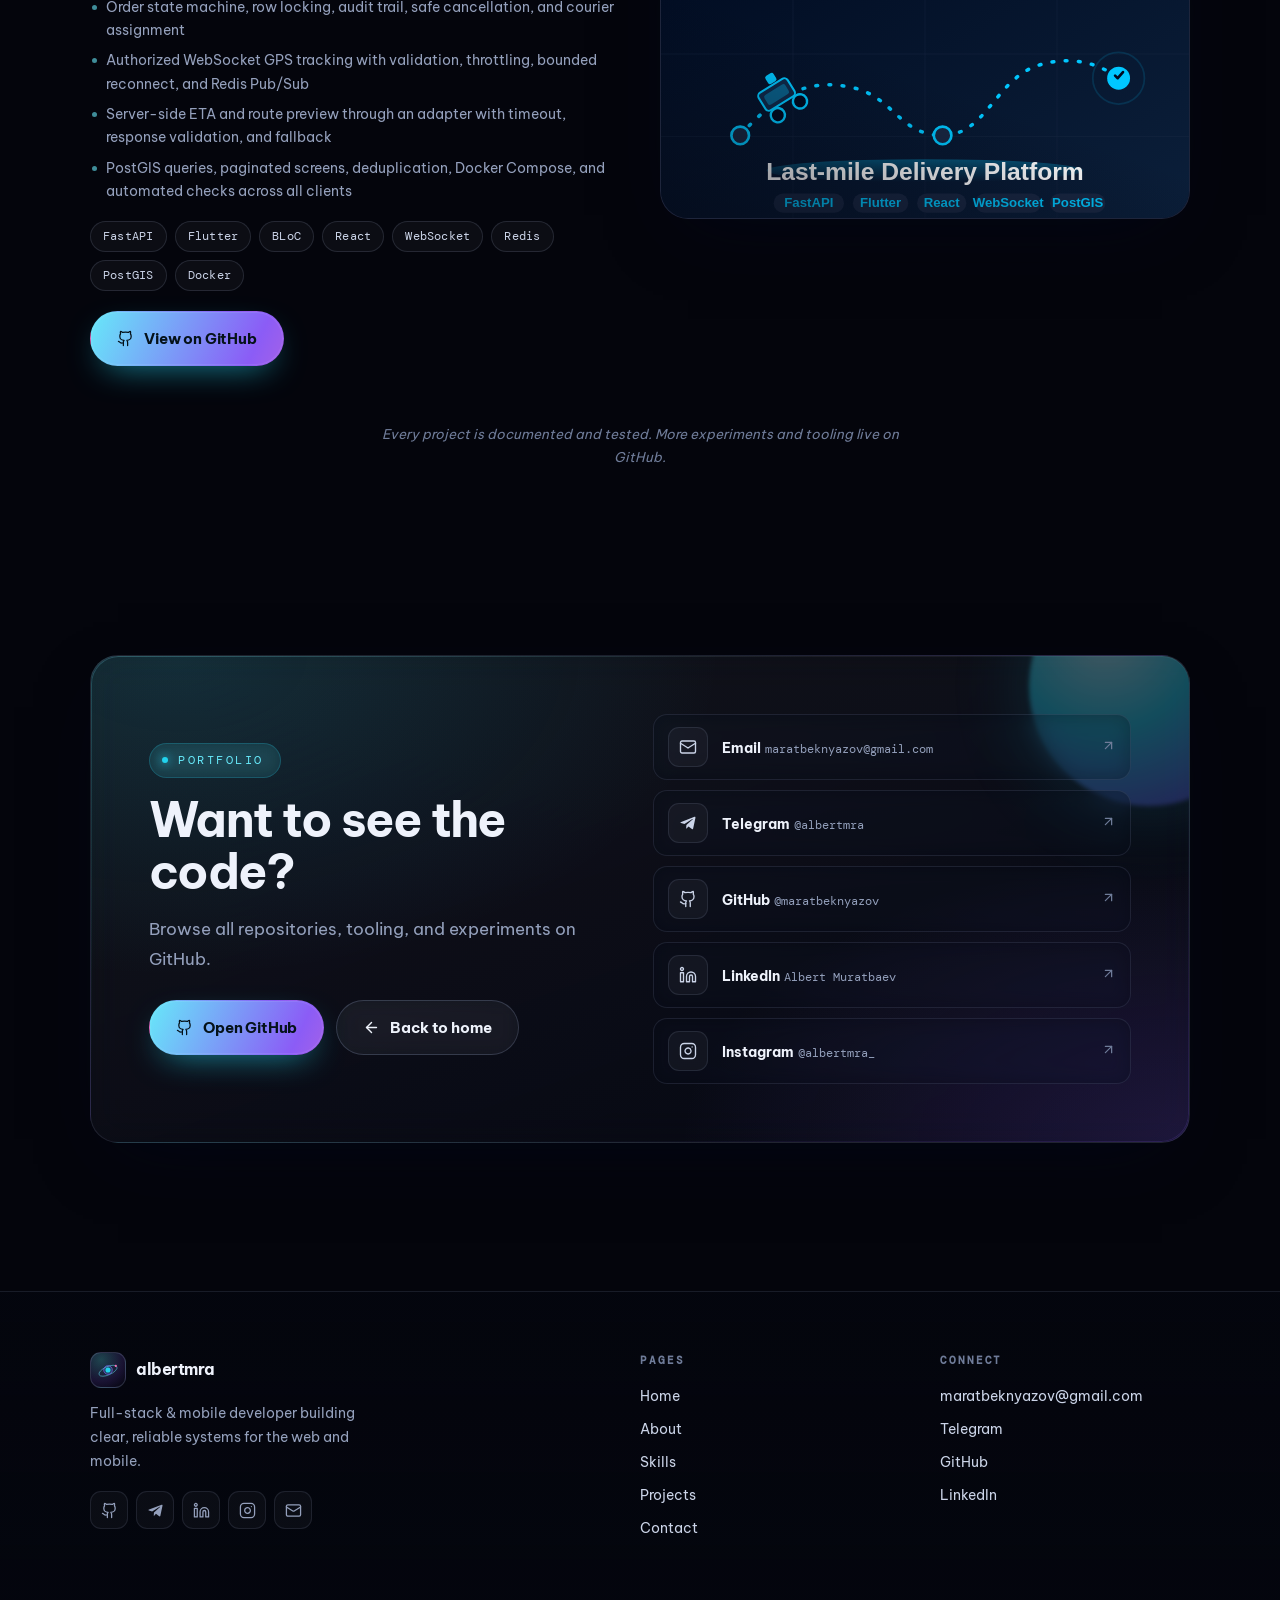
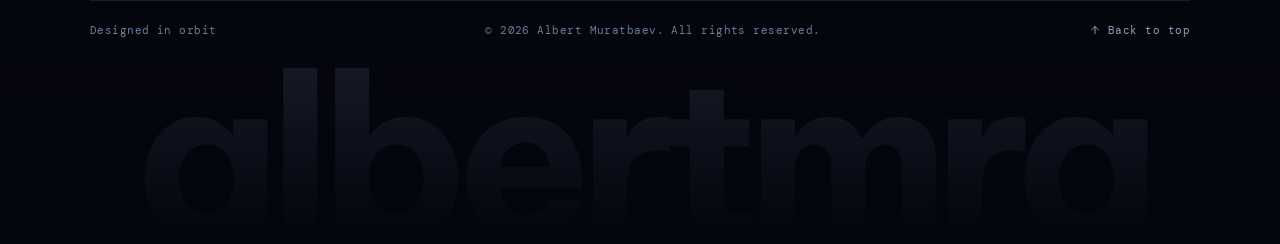
==== commit 4ddf669d: "new design" ====
--- a/projects.html
+++ b/projects.html
@@ -8,367 +8,333 @@
   <link rel="icon" type="image/png" sizes="32x32" href="static/favicon/favicon-32x32.png">
   <link rel="icon" type="image/png" sizes="16x16" href="static/favicon/favicon-16x16.png">
   <link rel="manifest" href="static/favicon/site.webmanifest">
-  <link rel="icon" type="image/svg+xml" media="(prefers-color-scheme: dark)" href="static/favicon/favicon-red.svg" id="favLink1">
-  <link rel="icon" type="image/svg+xml" media="(prefers-color-scheme: light)" href="static/favicon/favicon-blue.svg" id="favLink2">
+  <link rel="icon" type="image/svg+xml" href="static/favicon/favicon-red.svg">
   <meta name="title" content="Projects — Albert Muratbaev">
   <meta name="description" content="Featured projects by Albert Muratbaev — full-stack and mobile systems built with Django, FastAPI, React Native, and Flutter.">
   <meta property="og:type" content="website">
   <meta property="og:title" content="Projects — Albert Muratbaev">
   <meta property="og:description" content="Featured projects by Albert Muratbaev — full-stack and mobile systems built with Django, FastAPI, React Native, and Flutter.">
-  <meta property="twitter:card" content="summary">
-  <meta property="twitter:title" content="Projects — Albert Muratbaev">
-  <meta property="twitter:description" content="Featured projects by Albert Muratbaev — full-stack and mobile systems built with Django, FastAPI, React Native, and Flutter.">
-  <link rel="icon" type="image/svg+xml" href="static/favicon/favicon-red.svg" id="themeFavicon">
-  <link rel="preload" as="image" href="static/favicon/favicon-blue.svg">
-  <meta name="theme-color" id="metaThemeColor" content="#0a0a0a">
-  <link rel="preload" as="image" href="static/logos/logo_no_text.svg">
-  <link rel="preload" as="image" href="static/doodles/hero/code.svg">
+  <meta name="twitter:card" content="summary">
+  <meta name="twitter:title" content="Projects — Albert Muratbaev">
+  <meta name="twitter:description" content="Featured projects by Albert Muratbaev — full-stack and mobile systems built with Django, FastAPI, React Native, and Flutter.">
+  <meta name="theme-color" content="#04050c">
   <link rel="preload" as="image" href="static/projects/real-estate-marketplace.svg">
   <link rel="preload" as="image" href="static/projects/last-mile-delivery.svg">
-  <link rel="stylesheet" href="_next/static/chunks/e24ef282d7aafded.css">
-  <link rel="stylesheet" href="static/brand.css">
+  <link rel="stylesheet" href="static/space.css">
   <script>
-    /* Theme boot before first paint: applies html.theme-red, syncs favicon and
-       meta theme-color. Default: Deadpool Red. All paths are relative so it
-       works on GitHub Pages project sites. */
     (function () {
-      var theme = 'red';
-      try { if (localStorage.getItem('theme') === 'blue') theme = 'blue'; } catch (e) {}
-      var root = document.documentElement;
-      if (theme === 'red') root.classList.add('theme-red');
-      var fav = document.getElementById('themeFavicon');
-      if (fav) fav.href = 'static/favicon/favicon-' + (theme === 'red' ? 'red' : 'blue') + '.svg';
-      var meta = document.getElementById('metaThemeColor');
-      if (meta) meta.setAttribute('content', theme === 'red' ? '#0a0a0a' : '#000a1f');
+      try {
+        var saved = localStorage.getItem('albert.lang');
+        if (saved === 'en' || saved === 'ru') {
+          document.documentElement.lang = saved;
+          document.documentElement.setAttribute('data-lang', saved);
+        }
+      } catch (e) {}
     })();
   </script>
 </head>
-<body>
-  <div class="w-full m-auto flex flex-col items-center justify-center min-h-screen opening-box-animate-paddin text-white overflow-hidden md:overflow-visible" style="max-width:1200px">
-    <main class="p-5 w-full flex-1 text-center">
-
-      <!-- Desktop navigation -->
-      <div class="hidden sm:block z-100">
-        <nav class="flex items-center justify-between">
-          <li class="list-none font-bold text-lg cursor-pointer">
-            <a href="index.html">
-              <span class="font-black text-xl flex items-center">
-                <span class="logo3d-wrap"><img class="mr-2 logo3d transform hover:rotate-360 hover:scale-75 transition-transform duration-500" src="static/logos/logo_no_text.svg" width="60" alt="albertmra logo"></span>
-                <span class="hover:text-fun-pink hover:-mt-2 transition-all duration-500 hover:duration-100">a</span><span class="hover:text-fun-pink hover:-mt-2 transition-all duration-500 hover:duration-100">l</span><span class="hover:text-fun-pink hover:-mt-2 transition-all duration-500 hover:duration-100">b</span><span class="hover:text-fun-pink hover:-mt-2 transition-all duration-500 hover:duration-100">e</span><span class="hover:text-fun-pink hover:-mt-2 transition-all duration-500 hover:duration-100">r</span><span class="hover:text-fun-pink hover:-mt-2 transition-all duration-500 hover:duration-100">t</span><span class="hover:text-fun-pink hover:-mt-2 transition-all duration-500 hover:duration-100">m</span><span class="hover:text-fun-pink hover:-mt-2 transition-all duration-500 hover:duration-100">r</span><span class="hover:text-fun-pink hover:-mt-2 transition-all duration-500 hover:duration-100">a</span>
-              </span>
-            </a>
-          </li>
-          <ul class="flex items-center space-x-10">
-            <li class="list-none text-white opacity-40 hover:opacity-100 transition-opacity"><a href="index.html">Home</a></li>
-            <li class="list-none text-white opacity-40 hover:opacity-100 transition-opacity"><a href="https://github.com/maratbeknyazov/" target="_blank" rel="noreferrer">GitHub</a></li>
-            <li class="list-none text-white opacity-100"><a href="projects.html">Projects</a></li>
-            <li class="list-none">
-              <button class="theme-toggle" type="button" role="switch" aria-checked="false" aria-label="Theme: Deadpool Red — activate Original Blue" title="Switch theme"><span class="tt-face tt-face-red" aria-hidden="true"><svg width="16" height="16" viewBox="0 0 64 64" fill="none" xmlns="http://www.w3.org/2000/svg"><path d="M8 24C14 12 50 12 56 24C57 26 57 38 56 40C50 52 14 52 8 40C7 38 7 26 8 24Z" fill="#e50914"/><circle cx="24" cy="34" r="5" fill="#0a0a0a"/><circle cx="40" cy="34" r="5" fill="#0a0a0a"/><path d="M14 22C22 15 42 15 50 22" stroke="#c29b38" stroke-width="4" stroke-linecap="round"/></svg></span><span class="tt-face tt-face-blue" aria-hidden="true"><svg width="16" height="16" viewBox="0 0 64 64" fill="none" xmlns="http://www.w3.org/2000/svg"><path d="M32 6L56 14V32C56 47 45 55 32 60C19 55 8 47 8 32V14Z" fill="#00c7ff"/><circle cx="32" cy="33" r="7" fill="#000a1f"/></svg></span><span class="tt-dots" aria-hidden="true"><span class="tt-dot tt-dot-red"></span><span class="tt-dot tt-dot-blue"></span></span><span class="tt-label">Red</span></button>
-            </li>
-          </ul>
-        </nav>
-      </div>
-
-      <!-- Mobile navigation -->
-      <div class="-m-5 block sm:hidden z-100">
-        <nav>
-          <div class="w-full justify-between flex items-center false p-5" style="z-index:101">
-            <li class="list-none font-bold text-lg">
-              <a href="index.html">
-                <span class="font-black text-xl flex items-center">
-                  <span class="logo3d-wrap"><img class="mr-2 logo3d" src="static/logos/logo_no_text.svg" width="44" alt="albertmra logo"></span>
-                  <span class="hover:text-fun-pink hover:-mt-2 transition-all duration-500 hover:duration-100">a</span><span class="hover:text-fun-pink hover:-mt-2 transition-all duration-500 hover:duration-100">l</span><span class="hover:text-fun-pink hover:-mt-2 transition-all duration-500 hover:duration-100">b</span><span class="hover:text-fun-pink hover:-mt-2 transition-all duration-500 hover:duration-100">e</span><span class="hover:text-fun-pink hover:-mt-2 transition-all duration-500 hover:duration-100">r</span><span class="hover:text-fun-pink hover:-mt-2 transition-all duration-500 hover:duration-100">t</span><span class="hover:text-fun-pink hover:-mt-2 transition-all duration-500 hover:duration-100">m</span><span class="hover:text-fun-pink hover:-mt-2 transition-all duration-500 hover:duration-100">r</span><span class="hover:text-fun-pink hover:-mt-2 transition-all duration-500 hover:duration-100">a</span>
-                </span>
-              </a>
-            </li>
-            <div class="flex items-center" style="gap:14px;z-index:102">
-              <button class="theme-toggle" type="button" role="switch" aria-checked="false" aria-label="Theme: Deadpool Red — activate Original Blue" title="Switch theme"><span class="tt-face tt-face-red" aria-hidden="true"><svg width="16" height="16" viewBox="0 0 64 64" fill="none" xmlns="http://www.w3.org/2000/svg"><path d="M8 24C14 12 50 12 56 24C57 26 57 38 56 40C50 52 14 52 8 40C7 38 7 26 8 24Z" fill="#e50914"/><circle cx="24" cy="34" r="5" fill="#0a0a0a"/><circle cx="40" cy="34" r="5" fill="#0a0a0a"/><path d="M14 22C22 15 42 15 50 22" stroke="#c29b38" stroke-width="4" stroke-linecap="round"/></svg></span><span class="tt-face tt-face-blue" aria-hidden="true"><svg width="16" height="16" viewBox="0 0 64 64" fill="none" xmlns="http://www.w3.org/2000/svg"><path d="M32 6L56 14V32C56 47 45 55 32 60C19 55 8 47 8 32V14Z" fill="#00c7ff"/><circle cx="32" cy="33" r="7" fill="#000a1f"/></svg></span><span class="tt-dots" aria-hidden="true"><span class="tt-dot tt-dot-red"></span><span class="tt-dot tt-dot-blue"></span></span><span class="tt-label">Red</span></button>
-              <button class="burger-btn" aria-label="Toggle menu" aria-expanded="false" type="button">
-              <svg class="burger-icon icon-open" width="26" height="26" viewBox="0 0 24 24" fill="none" stroke="currentColor" stroke-width="1.8" stroke-linecap="round"><path d="M3 7h18"/><path d="M3 12h18"/><path d="M3 17h18"/></svg>
-              <svg class="burger-icon icon-close" width="26" height="26" viewBox="0 0 24 24" fill="none" stroke="currentColor" stroke-width="1.8" stroke-linecap="round"><path d="M18 6L6 18"/><path d="M6 6l12 12"/></svg>
-            </button>
+<body data-page="projects">
+  <a class="skip" href="#main">Skip to content</a>
+  <canvas id="starfield" aria-hidden="true"></canvas>
+
+  <header class="nav" id="nav">
+    <div class="nav__inner">
+      <a class="brand" href="index.html" aria-label="albertmra — home">
+        <span class="brand__mark" aria-hidden="true">
+          <svg viewBox="0 0 32 32" fill="none">
+            <ellipse cx="16" cy="17" rx="13" ry="5.5" stroke="#67e8f9" stroke-width="1.1" opacity=".55" transform="rotate(-24 16 17)"/>
+            <circle cx="16" cy="16" r="6.2" fill="#22d3ee" opacity=".16"/>
+            <circle cx="16" cy="16" r="3.4" fill="#22d3ee"/>
+            <circle cx="16" cy="16" r="5.7" stroke="#8b5cf6" stroke-width="1" opacity=".85"/>
+            <circle cx="26.4" cy="10.6" r="1.5" fill="#f472b6"/>
+          </svg>
+        </span>
+        <span class="brand__name" aria-hidden="true"><span>a</span><span>l</span><span>b</span><span>e</span><span>r</span><span>t</span><span>m</span><span>r</span><span>a</span></span>
+      </a>
+
+      <nav class="nav__links" aria-label="Primary">
+        <a class="nav__link" href="index.html" data-i18n="nav.home">Home</a>
+        <a class="nav__link" href="index.html#about" data-i18n="nav.about">About</a>
+        <a class="nav__link is-active" href="projects.html" data-i18n="nav.projects">Projects</a>
+        <a class="nav__link" href="index.html#skills" data-i18n="nav.skills">Skills</a>
+        <a class="nav__link" href="index.html#journey" data-i18n="nav.journey">Journey</a>
+        <a class="nav__link" href="index.html#contact" data-i18n="nav.contact">Contact</a>
+      </nav>
+
+      <div class="nav__actions">
+        <div class="lang" role="group" aria-label="Language" data-i18n-aria="nav.lang">
+          <button class="lang__btn" type="button" data-lang="en" aria-pressed="true">EN</button>
+          <button class="lang__btn" type="button" data-lang="ru" aria-pressed="false">RU</button>
+        </div>
+        <a class="nav__cta" href="index.html#contact">
+          <span data-i18n="nav.cta">Let's talk</span>
+          <svg viewBox="0 0 24 24" fill="none" stroke="currentColor" stroke-width="2" stroke-linecap="round" stroke-linejoin="round" aria-hidden="true"><path d="M7 17 17 7"/><path d="M7 7h10v10"/></svg>
+        </a>
+        <button class="burger" type="button" aria-expanded="false" aria-controls="mobileMenu" aria-label="Open menu" data-i18n-aria="nav.menu">
+          <svg class="icon-open" viewBox="0 0 24 24" fill="none" stroke="currentColor" stroke-width="1.8" stroke-linecap="round" aria-hidden="true"><path d="M3 7h18"/><path d="M3 12h18"/><path d="M3 17h18"/></svg>
+          <svg class="icon-close" viewBox="0 0 24 24" fill="none" stroke="currentColor" stroke-width="1.8" stroke-linecap="round" aria-hidden="true"><path d="M18 6 6 18"/><path d="M6 6l12 12"/></svg>
+        </button>
+      </div>
+    </div>
+  </header>
+
+  <div class="mobile-menu" id="mobileMenu">
+    <nav class="mobile-menu__links" aria-label="Mobile">
+      <a class="mobile-menu__link" href="index.html"><span data-i18n="nav.home">Home</span><span>01</span></a>
+      <a class="mobile-menu__link" href="index.html#about"><span data-i18n="nav.about">About</span><span>02</span></a>
+      <a class="mobile-menu__link" href="projects.html"><span data-i18n="nav.projects">Projects</span><span>03</span></a>
+      <a class="mobile-menu__link" href="index.html#skills"><span data-i18n="nav.skills">Skills</span><span>04</span></a>
+      <a class="mobile-menu__link" href="index.html#journey"><span data-i18n="nav.journey">Journey</span><span>05</span></a>
+      <a class="mobile-menu__link" href="index.html#contact"><span data-i18n="nav.contact">Contact</span><span>06</span></a>
+    </nav>
+    <div class="mobile-menu__foot">
+      <div class="mobile-menu__socials">
+        <a class="social" href="https://github.com/maratbeknyazov/" target="_blank" rel="noreferrer" aria-label="GitHub">
+          <svg viewBox="0 0 24 24" fill="none" stroke="currentColor" stroke-width="1.8" stroke-linecap="round" stroke-linejoin="round" aria-hidden="true"><path d="M15 22v-4a4.8 4.8 0 0 0-1-3.5c3 0 6-2 6-5.5.08-1.25-.27-2.48-1-3.5.28-1.15.28-2.35 0-3.5 0 0-1 0-3 1.5-2.64-.5-5.36-.5-8 0C6 2 5 2 5 2c-.3 1.15-.3 2.35 0 3.5A5.403 5.403 0 0 0 4 9c0 3.5 3 5.5 6 5.5-.39.49-.68 1.05-.85 1.65-.17.6-.22 1.23-.15 1.85v4"/><path d="M9 18c-4.51 2-5-2-7-2"/></svg>
+        </a>
+        <a class="social" href="https://t.me/albertmra" target="_blank" rel="noreferrer" aria-label="Telegram">
+          <svg viewBox="0 0 24 24" fill="currentColor" aria-hidden="true"><path d="M20.665 3.717l-17.73 6.837c-1.21.486-1.203 1.161-.222 1.462l4.552 1.42 10.532-6.645c.498-.303.953-.14.579.192l-8.533 7.701h-.002l-.313 4.674c.458 0 .66-.21.916-.457l2.199-2.138 4.574 3.379c.843.465 1.448.226 1.658-.782l2.998-14.128c.308-1.233-.473-1.794-1.549-1.313z"/></svg>
+        </a>
+        <a class="social" href="https://www.linkedin.com/in/albert-muratbaev-a39ba4373/" target="_blank" rel="noreferrer" aria-label="LinkedIn">
+          <svg viewBox="0 0 24 24" fill="none" stroke="currentColor" stroke-width="1.8" stroke-linecap="round" stroke-linejoin="round" aria-hidden="true"><path d="M16 8a6 6 0 0 1 6 6v7h-4v-7a2 2 0 0 0-2-2 2 2 0 0 0-2 2v7h-4v-7a6 6 0 0 1 6-6z"/><rect width="4" height="12" x="2" y="9"/><circle cx="4" cy="4" r="2"/></svg>
+        </a>
+        <a class="social" href="https://www.instagram.com/albertmra_/" target="_blank" rel="noreferrer" aria-label="Instagram">
+          <svg viewBox="0 0 24 24" fill="none" stroke="currentColor" stroke-width="1.8" stroke-linecap="round" stroke-linejoin="round" aria-hidden="true"><rect width="20" height="20" x="2" y="2" rx="5" ry="5"/><path d="M16 11.37A4 4 0 1 1 12.63 8 4 4 0 0 1 16 11.37z"/><line x1="17.5" x2="17.51" y1="6.5" y2="6.5"/></svg>
+        </a>
+        <a class="social" href="mailto:maratbeknyazov@gmail.com" aria-label="Email">
+          <svg viewBox="0 0 24 24" fill="none" stroke="currentColor" stroke-width="1.8" stroke-linecap="round" stroke-linejoin="round" aria-hidden="true"><path d="m22 7-8.991 5.727a2 2 0 0 1-2.009 0L2 7"/><rect x="2" y="4" width="20" height="16" rx="2"/></svg>
+        </a>
+      </div>
+      <p class="mobile-menu__note">Tashkent, Uzbekistan · maratbeknyazov@gmail.com</p>
+    </div>
+  </div>
+
+  <main id="main">
+    <section class="page-hero">
+      <div class="wrap page-hero__inner">
+        <span class="eyebrow" data-i18n="pp.eyebrow">Portfolio</span>
+        <h1 class="display page-hero__title">
+          <span class="page-hero__orb" aria-hidden="true"></span>
+          <span data-i18n="pp.title">Projects</span>
+        </h1>
+        <p class="lead" data-i18n="pp.lead">I build REST APIs, cross-platform mobile apps, realtime systems, and geospatial features with Django, FastAPI, React Native, and Flutter. Here are my featured projects — verified locally with automated tests.</p>
+      </div>
+    </section>
+
+    <section class="section section--tight">
+      <div class="wrap">
+        <!-- Project 01 -->
+        <article class="project-detail" data-reveal>
+          <div class="project-detail__media">
+            <img src="static/projects/real-estate-marketplace.svg" width="1200" height="750" alt="Real Estate Marketplace MVP interface preview">
+          </div>
+          <div>
+            <div class="project-detail__index">01 · <span data-i18n="projects.p1kind">Marketplace · Geospatial</span></div>
+            <h2 class="project-detail__title">Real Estate Marketplace MVP</h2>
+            <p class="project-detail__text" data-i18n="projects.p1text">Production-like marketplace with a Django/PostGIS backend and an Expo React Native client: OTP auth with JWT rotation, IDOR/BOLA protection, bounding-box search, and presigned uploads. Verified by 153 backend and 11 mobile tests.</p>
+            <ul class="bullets">
+              <li data-i18n="pp.b1">Versioned /api/v1 contract, phone/OTP and password authentication, JWT rotation, blacklist, and secure token refresh</li>
+              <li data-i18n="pp.b2">Property and listing domain with constraints, ownership rules, IDOR/BOLA protection, favorites, inquiries, and media</li>
+              <li data-i18n="pp.b3">Bounding-box and radius search, distance ordering, GiST indexes, and presigned S3/MinIO uploads</li>
+              <li data-i18n="pp.b4">Mobile discovery, filters, pagination, localization, resilient loading/error states, and Sentry foundations</li>
+              <li data-i18n="pp.b5">Verified with Docker, Android API 36, 153 passing backend tests, and 11 mobile unit tests</li>
+            </ul>
+            <ul class="tags">
+              <li class="tag">Django</li>
+              <li class="tag">DRF</li>
+              <li class="tag">PostGIS</li>
+              <li class="tag">Expo</li>
+              <li class="tag">JWT</li>
+              <li class="tag">MinIO</li>
+              <li class="tag">pytest</li>
+              <li class="tag">Docker</li>
+            </ul>
+            <div class="project-detail__foot">
+              <a class="btn btn--primary" href="https://github.com/maratbeknyazov/" target="_blank" rel="noreferrer">
+                <svg viewBox="0 0 24 24" fill="none" stroke="currentColor" stroke-width="1.8" stroke-linecap="round" stroke-linejoin="round" aria-hidden="true"><path d="M15 22v-4a4.8 4.8 0 0 0-1-3.5c3 0 6-2 6-5.5.08-1.25-.27-2.48-1-3.5.28-1.15.28-2.35 0-3.5 0 0-1 0-3 1.5-2.64-.5-5.36-.5-8 0C6 2 5 2 5 2c-.3 1.15-.3 2.35 0 3.5A5.403 5.403 0 0 0 4 9c0 3.5 3 5.5 6 5.5-.39.49-.68 1.05-.85 1.65-.17.6-.22 1.23-.15 1.85v4"/><path d="M9 18c-4.51 2-5-2-7-2"/></svg>
+                <span data-i18n="projects.open">View on GitHub</span>
+              </a>
             </div>
           </div>
-        </nav>
-        <div class="mobile-menu" id="mobileMenu">
-          <a href="index.html">Home</a>
-          <a href="projects.html">Projects</a>
-          <a href="https://github.com/maratbeknyazov/" target="_blank" rel="noreferrer">GitHub</a>
-          <a href="mailto:maratbeknyazov@gmail.com">Email</a>
-        </div>
-      </div>
-      <script>
-        (function () {
-          var btn = document.querySelector('.burger-btn');
-          var menu = document.getElementById('mobileMenu');
-          if (!btn || !menu) return;
-          btn.addEventListener('click', function () {
-            var open = menu.classList.toggle('open');
-            btn.classList.toggle('open', open);
-            btn.setAttribute('aria-expanded', open ? 'true' : 'false');
-            document.body.style.overflow = open ? 'hidden' : '';
-          });
-          menu.addEventListener('click', function (e) {
-            if (e.target.closest('a')) {
-              menu.classList.remove('open');
-              btn.classList.remove('open');
-              btn.setAttribute('aria-expanded', 'false');
-              document.body.style.overflow = '';
-            }
-          });
-        })();
-
-        /* Theme switcher: toggles html.theme-red, persists to localStorage["theme"],
-           and syncs all toggle buttons (desktop + mobile), the favicon and the
-           meta theme-color. The .theme-anim class enables the cross-fade
-           transitions only while switching. */
-        (function () {
-          var btns = document.querySelectorAll('.theme-toggle');
-          function apply(theme) {
-            var isRed = theme !== 'blue';
-            document.documentElement.classList.toggle('theme-red', isRed);
-            var fav = document.getElementById('themeFavicon');
-            if (fav) fav.href = 'static/favicon/favicon-' + (isRed ? 'red' : 'blue') + '.svg';
-            var meta = document.getElementById('metaThemeColor');
-            if (meta) meta.setAttribute('content', isRed ? '#0a0a0a' : '#000a1f');
-            btns.forEach(function (btn) {
-              btn.classList.toggle('is-red', isRed);
-              btn.classList.toggle('is-blue', !isRed);
-              btn.setAttribute('aria-checked', isRed ? 'true' : 'false');
-              btn.setAttribute('aria-label', isRed ? 'Theme: Deadpool Red — activate Original Blue' : 'Theme: Original Blue — activate Deadpool Red');
-              var label = btn.querySelector('.tt-label');
-              if (label) label.textContent = 'Theme';
-            });
-          }
-          apply(document.documentElement.classList.contains('theme-red') ? 'red' : 'blue');
-          /* First-visit hint: make the switch discoverable (same as index.html). */
-          var hinted = false;
-          try { hinted = localStorage.getItem('themeHintShown') === '1'; } catch (e) {}
-          if (!hinted) {
-            window.setTimeout(function () {
-              btns.forEach(function (btn) { btn.classList.add('tt-hint'); });
-            }, 1600);
-          }
-          btns.forEach(function (btn) {
-            btn.addEventListener('click', function () {
-              var next = document.documentElement.classList.contains('theme-red') ? 'blue' : 'red';
-              document.documentElement.classList.add('theme-anim');
-              apply(next);
-              btns.forEach(function (b) { b.classList.remove('tt-hint'); });
-              try { localStorage.setItem('theme', next); localStorage.setItem('themeHintShown', '1'); } catch (e) {}
-              window.setTimeout(function () { document.documentElement.classList.remove('theme-anim'); }, 600);
-              /* Prototype-style biomass flash on switch (keyframes in brand.css). */
-              var hr = document.documentElement;
-              hr.classList.add('theme-flash');
-              window.setTimeout(function () { hr.classList.remove('theme-flash'); }, 750);
-            });
-          });
-        })();
-
-        /* 3D tilt for project cards: desktop pointers only. The card leans
-           toward the cursor (max 7deg) and springs back on leave. */
-        (function () {
-          function initTilt() {
-          var cards = document.querySelectorAll('.card-live');
-          cards.forEach(function (card) {
-            card.classList.add('tilt3d', 'is-idle');
-            card.addEventListener('pointermove', function (e) {
-              var r = card.getBoundingClientRect();
-              var rx = ((e.clientY - r.top) / r.height - 0.5) * -10;
-              var ry = ((e.clientX - r.left) / r.width - 0.5) * 10;
-              card.classList.remove('is-idle');
-              card.style.transform = 'perspective(800px) rotateX(' + rx.toFixed(2) + 'deg) rotateY(' + ry.toFixed(2) + 'deg)';
-            });
-            card.addEventListener('pointerleave', function () {
-              card.classList.add('is-idle');
-              card.style.transform = '';
-            });
-          });
-          }
-          if (document.readyState === 'loading') document.addEventListener('DOMContentLoaded', initTilt);
-          else initTilt();
-        })();
-      </script>
-
-      <div class="py-12 sm:py-20 w-full text-center relative">
-        <h1 class="text-4xl sm:text-6xl inline-block w-auto mx-auto mb-8 relative">Projects<img class="sqD w-10 -top-8 -right-8 absolute" src="static/doodles/hero/code.svg" alt=""></h1>
-        <p class="text-fun-gray text-xl sm:text-2xl max-w-3xl m-auto">I build REST APIs, cross-platform mobile apps, realtime systems, and geospatial features with Django, FastAPI, React Native, and Flutter. Here are my featured projects — verified locally with automated tests.</p>
-      </div>
-
-      <div class="grid grid-cols-1 gap-8 md:grid-cols-3 items-start">
-
-        <div class="max-w-sm mx-auto flex flex-col projects-center md:projects-start md:justify-center">
-          <a href="https://github.com/maratbeknyazov/" target="_blank" rel="noreferrer" class="card-live w-full relative rounded-xl border-fun-gray border p-2 transition hover:-translate-y-2 hover:opacity-75 hover:border-fun-pink will-change-projectCard">
-            <img class="w-full rounded-md" src="static/projects/real-estate-marketplace.svg" alt="Real Estate Marketplace MVP">
-          </a>
-          <div class="w-full mt-5">
-            <div class="flex projects-center justify-between">
-              <a href="https://github.com/maratbeknyazov/" target="_blank" rel="noreferrer"><h3 class="text-lg font-bold">Real Estate Marketplace MVP</h3></a>
-              <div class="space-x-2">
-                <a href="https://github.com/maratbeknyazov/" target="_blank" rel="noreferrer"><img alt="Github Icon" loading="lazy" width="16" height="16" src="static/icons/github.svg"></a>
+        </article>
+
+        <!-- Project 02 -->
+        <article class="project-detail" data-reveal>
+          <div class="project-detail__media">
+            <img src="static/projects/last-mile-delivery.svg" width="1200" height="750" alt="Last-mile Delivery Platform interface preview">
+          </div>
+          <div>
+            <div class="project-detail__index">02 · <span data-i18n="projects.p2kind">Logistics · Realtime</span></div>
+            <h2 class="project-detail__title">Last-mile Delivery Platform</h2>
+            <p class="project-detail__text" data-i18n="projects.p2text">Full-stack delivery workflow with Flutter apps, a FastAPI backend, and a React dispatcher dashboard: order state machine, authorized WebSocket GPS tracking, Redis Pub/Sub, server-side ETA, and PostGIS queries.</p>
+            <ul class="bullets">
+              <li data-i18n="pp.c1">Role-aware client, courier, dispatcher, and admin flows with resource-level authorization</li>
+              <li data-i18n="pp.c2">Order state machine, row locking, audit trail, safe cancellation, and courier assignment</li>
+              <li data-i18n="pp.c3">Authorized WebSocket GPS tracking with validation, throttling, bounded reconnect, and Redis Pub/Sub</li>
+              <li data-i18n="pp.c4">Server-side ETA and route preview through an adapter with timeout, response validation, and fallback</li>
+              <li data-i18n="pp.c5">PostGIS queries, paginated screens, deduplication, Docker Compose, and automated checks across all clients</li>
+            </ul>
+            <ul class="tags">
+              <li class="tag">FastAPI</li>
+              <li class="tag">Flutter</li>
+              <li class="tag">BLoC</li>
+              <li class="tag">React</li>
+              <li class="tag">WebSocket</li>
+              <li class="tag">Redis</li>
+              <li class="tag">PostGIS</li>
+              <li class="tag">Docker</li>
+            </ul>
+            <div class="project-detail__foot">
+              <a class="btn btn--primary" href="https://github.com/maratbeknyazov/" target="_blank" rel="noreferrer">
+                <svg viewBox="0 0 24 24" fill="none" stroke="currentColor" stroke-width="1.8" stroke-linecap="round" stroke-linejoin="round" aria-hidden="true"><path d="M15 22v-4a4.8 4.8 0 0 0-1-3.5c3 0 6-2 6-5.5.08-1.25-.27-2.48-1-3.5.28-1.15.28-2.35 0-3.5 0 0-1 0-3 1.5-2.64-.5-5.36-.5-8 0C6 2 5 2 5 2c-.3 1.15-.3 2.35 0 3.5A5.403 5.403 0 0 0 4 9c0 3.5 3 5.5 6 5.5-.39.49-.68 1.05-.85 1.65-.17.6-.22 1.23-.15 1.85v4"/><path d="M9 18c-4.51 2-5-2-7-2"/></svg>
+                <span data-i18n="projects.open">View on GitHub</span>
+              </a>
+            </div>
+          </div>
+        </article>
+
+        <p class="note" data-reveal data-i18n="pp.note">Every project is documented and tested. More experiments and tooling live on GitHub.</p>
+      </div>
+    </section>
+
+    <section class="section">
+      <div class="wrap">
+        <div class="contact__panel panel" data-reveal>
+          <div class="contact__grid">
+            <div>
+              <span class="eyebrow" data-i18n="pp.eyebrow">Portfolio</span>
+              <h2 class="h2 contact__title" style="margin-top:16px" data-i18n="pp.ctaTitle">Want to see the code?</h2>
+              <p class="lead contact__lead" data-i18n="pp.ctaLead">Browse all repositories, tooling, and experiments on GitHub.</p>
+              <div class="contact__actions">
+                <a class="btn btn--primary" href="https://github.com/maratbeknyazov/?tab=repositories" target="_blank" rel="noreferrer">
+                  <svg viewBox="0 0 24 24" fill="none" stroke="currentColor" stroke-width="1.8" stroke-linecap="round" stroke-linejoin="round" aria-hidden="true"><path d="M15 22v-4a4.8 4.8 0 0 0-1-3.5c3 0 6-2 6-5.5.08-1.25-.27-2.48-1-3.5.28-1.15.28-2.35 0-3.5 0 0-1 0-3 1.5-2.64-.5-5.36-.5-8 0C6 2 5 2 5 2c-.3 1.15-.3 2.35 0 3.5A5.403 5.403 0 0 0 4 9c0 3.5 3 5.5 6 5.5-.39.49-.68 1.05-.85 1.65-.17.6-.22 1.23-.15 1.85v4"/><path d="M9 18c-4.51 2-5-2-7-2"/></svg>
+                  <span data-i18n="pp.cta">Open GitHub</span>
+                </a>
+                <a class="btn btn--ghost" href="index.html">
+                  <svg viewBox="0 0 24 24" fill="none" stroke="currentColor" stroke-width="2" stroke-linecap="round" stroke-linejoin="round" aria-hidden="true"><path d="M19 12H5"/><path d="m12 19-7-7 7-7"/></svg>
+                  <span data-i18n="pp.back">Back to home</span>
+                </a>
               </div>
             </div>
-            <p class="text-fun-gray text-left text-sm">Production-like marketplace with a Django/PostGIS backend and an Expo React Native client: versioned /api/v1 contract, phone/OTP auth with JWT rotation, IDOR/BOLA protection, bounding-box and radius search, GiST indexes, and presigned S3/MinIO uploads. Verified with Docker, Android API 36, 153 backend tests, and 11 mobile unit tests.</p>
-            <ul class="flex flex-wrap items-center mt-2 -ml-2 list-none">
-              <li><div class="m-1 rounded-lg text-sm bg-fun-pink-dark py-1 px-2">Django</div></li>
-              <li><div class="m-1 rounded-lg text-sm bg-fun-pink-dark py-1 px-2">DRF</div></li>
-              <li><div class="m-1 rounded-lg text-sm bg-fun-pink-dark py-1 px-2">PostGIS</div></li>
-              <li><div class="m-1 rounded-lg text-sm bg-fun-pink-dark py-1 px-2">Expo</div></li>
-              <li><div class="m-1 rounded-lg text-sm bg-fun-pink-dark py-1 px-2">JWT</div></li>
-              <li><div class="m-1 rounded-lg text-sm bg-fun-pink-dark py-1 px-2">MinIO</div></li>
-              <li><div class="m-1 rounded-lg text-sm bg-fun-pink-dark py-1 px-2">pytest</div></li>
-              <li><div class="m-1 rounded-lg text-sm bg-fun-pink-dark py-1 px-2">Docker</div></li>
-            </ul>
-          </div>
-        </div>
-
-        <div class="max-w-sm mx-auto flex flex-col projects-center md:projects-start md:justify-center">
-          <a href="https://github.com/maratbeknyazov/" target="_blank" rel="noreferrer" class="card-live w-full relative rounded-xl border-fun-gray border p-2 transition hover:-translate-y-2 hover:opacity-75 hover:border-fun-pink will-change-projectCard">
-            <img class="w-full rounded-md" src="static/projects/last-mile-delivery.svg" alt="Last-mile Delivery Platform">
+            <div class="contact__cards">
+              <a class="contact-card" href="mailto:maratbeknyazov@gmail.com">
+                <span class="contact-card__icon" aria-hidden="true"><svg viewBox="0 0 24 24" fill="none" stroke="currentColor" stroke-width="1.8" stroke-linecap="round" stroke-linejoin="round"><path d="m22 7-8.991 5.727a2 2 0 0 1-2.009 0L2 7"/><rect x="2" y="4" width="20" height="16" rx="2"/></svg></span>
+                <span class="contact-card__meta">
+                  <span class="contact-card__label" data-i18n="contact.emailLabel">Email</span>
+                  <span class="contact-card__handle">maratbeknyazov@gmail.com</span>
+                </span>
+                <span class="contact-card__arrow" aria-hidden="true"><svg viewBox="0 0 24 24" fill="none" stroke="currentColor" stroke-width="2" stroke-linecap="round" stroke-linejoin="round"><path d="M7 17 17 7"/><path d="M7 7h10v10"/></svg></span>
+              </a>
+              <a class="contact-card" href="https://t.me/albertmra" target="_blank" rel="noreferrer">
+                <span class="contact-card__icon" aria-hidden="true"><svg viewBox="0 0 24 24" fill="currentColor"><path d="M20.665 3.717l-17.73 6.837c-1.21.486-1.203 1.161-.222 1.462l4.552 1.42 10.532-6.645c.498-.303.953-.14.579.192l-8.533 7.701h-.002l-.313 4.674c.458 0 .66-.21.916-.457l2.199-2.138 4.574 3.379c.843.465 1.448.226 1.658-.782l2.998-14.128c.308-1.233-.473-1.794-1.549-1.313z"/></svg></span>
+                <span class="contact-card__meta">
+                  <span class="contact-card__label" data-i18n="contact.tg">Telegram</span>
+                  <span class="contact-card__handle">@albertmra</span>
+                </span>
+                <span class="contact-card__arrow" aria-hidden="true"><svg viewBox="0 0 24 24" fill="none" stroke="currentColor" stroke-width="2" stroke-linecap="round" stroke-linejoin="round"><path d="M7 17 17 7"/><path d="M7 7h10v10"/></svg></span>
+              </a>
+              <a class="contact-card" href="https://github.com/maratbeknyazov/" target="_blank" rel="noreferrer">
+                <span class="contact-card__icon" aria-hidden="true"><svg viewBox="0 0 24 24" fill="none" stroke="currentColor" stroke-width="1.8" stroke-linecap="round" stroke-linejoin="round"><path d="M15 22v-4a4.8 4.8 0 0 0-1-3.5c3 0 6-2 6-5.5.08-1.25-.27-2.48-1-3.5.28-1.15.28-2.35 0-3.5 0 0-1 0-3 1.5-2.64-.5-5.36-.5-8 0C6 2 5 2 5 2c-.3 1.15-.3 2.35 0 3.5A5.403 5.403 0 0 0 4 9c0 3.5 3 5.5 6 5.5-.39.49-.68 1.05-.85 1.65-.17.6-.22 1.23-.15 1.85v4"/><path d="M9 18c-4.51 2-5-2-7-2"/></svg></span>
+                <span class="contact-card__meta">
+                  <span class="contact-card__label" data-i18n="contact.gh">GitHub</span>
+                  <span class="contact-card__handle">@maratbeknyazov</span>
+                </span>
+                <span class="contact-card__arrow" aria-hidden="true"><svg viewBox="0 0 24 24" fill="none" stroke="currentColor" stroke-width="2" stroke-linecap="round" stroke-linejoin="round"><path d="M7 17 17 7"/><path d="M7 7h10v10"/></svg></span>
+              </a>
+              <a class="contact-card" href="https://www.linkedin.com/in/albert-muratbaev-a39ba4373/" target="_blank" rel="noreferrer">
+                <span class="contact-card__icon" aria-hidden="true"><svg viewBox="0 0 24 24" fill="none" stroke="currentColor" stroke-width="1.8" stroke-linecap="round" stroke-linejoin="round"><path d="M16 8a6 6 0 0 1 6 6v7h-4v-7a2 2 0 0 0-2-2 2 2 0 0 0-2 2v7h-4v-7a6 6 0 0 1 6-6z"/><rect width="4" height="12" x="2" y="9"/><circle cx="4" cy="4" r="2"/></svg></span>
+                <span class="contact-card__meta">
+                  <span class="contact-card__label" data-i18n="contact.li">LinkedIn</span>
+                  <span class="contact-card__handle">Albert Muratbaev</span>
+                </span>
+                <span class="contact-card__arrow" aria-hidden="true"><svg viewBox="0 0 24 24" fill="none" stroke="currentColor" stroke-width="2" stroke-linecap="round" stroke-linejoin="round"><path d="M7 17 17 7"/><path d="M7 7h10v10"/></svg></span>
+              </a>
+              <a class="contact-card" href="https://www.instagram.com/albertmra_/" target="_blank" rel="noreferrer">
+                <span class="contact-card__icon" aria-hidden="true"><svg viewBox="0 0 24 24" fill="none" stroke="currentColor" stroke-width="1.8" stroke-linecap="round" stroke-linejoin="round"><rect width="20" height="20" x="2" y="2" rx="5" ry="5"/><path d="M16 11.37A4 4 0 1 1 12.63 8 4 4 0 0 1 16 11.37z"/><line x1="17.5" x2="17.51" y1="6.5" y2="6.5"/></svg></span>
+                <span class="contact-card__meta">
+                  <span class="contact-card__label" data-i18n="contact.ig">Instagram</span>
+                  <span class="contact-card__handle">@albertmra_</span>
+                </span>
+                <span class="contact-card__arrow" aria-hidden="true"><svg viewBox="0 0 24 24" fill="none" stroke="currentColor" stroke-width="2" stroke-linecap="round" stroke-linejoin="round"><path d="M7 17 17 7"/><path d="M7 7h10v10"/></svg></span>
+              </a>
+            </div>
+          </div>
+        </div>
+      </div>
+    </section>
+  </main>
+
+  <footer class="footer">
+    <div class="wrap">
+      <div class="footer__top">
+        <div class="footer__brand">
+          <a class="brand" href="index.html" aria-label="albertmra — home">
+            <span class="brand__mark" aria-hidden="true">
+              <svg viewBox="0 0 32 32" fill="none">
+                <ellipse cx="16" cy="17" rx="13" ry="5.5" stroke="#67e8f9" stroke-width="1.1" opacity=".55" transform="rotate(-24 16 17)"/>
+                <circle cx="16" cy="16" r="6.2" fill="#22d3ee" opacity=".16"/>
+                <circle cx="16" cy="16" r="3.4" fill="#22d3ee"/>
+                <circle cx="16" cy="16" r="5.7" stroke="#8b5cf6" stroke-width="1" opacity=".85"/>
+                <circle cx="26.4" cy="10.6" r="1.5" fill="#f472b6"/>
+              </svg>
+            </span>
+            <span class="brand__name" aria-hidden="true"><span>a</span><span>l</span><span>b</span><span>e</span><span>r</span><span>t</span><span>m</span><span>r</span><span>a</span></span>
           </a>
-          <div class="w-full mt-5">
-            <div class="flex projects-center justify-between">
-              <a href="https://github.com/maratbeknyazov/" target="_blank" rel="noreferrer"><h3 class="text-lg font-bold">Last-mile Delivery Platform</h3></a>
-              <div class="space-x-2">
-                <a href="https://github.com/maratbeknyazov/" target="_blank" rel="noreferrer"><img alt="Github Icon" loading="lazy" width="16" height="16" src="static/icons/github.svg"></a>
-              </div>
-            </div>
-            <p class="text-fun-gray text-left text-sm">Full-stack delivery workflow with Flutter apps, a FastAPI backend, and a React dispatcher dashboard: role-aware client, courier, dispatcher, and admin flows, an order state machine with row locking, authorized WebSocket GPS tracking with Redis Pub/Sub, server-side ETA with fallback, and PostGIS queries.</p>
-            <ul class="flex flex-wrap items-center mt-2 -ml-2 list-none">
-              <li><div class="m-1 rounded-lg text-sm bg-fun-pink-dark py-1 px-2">FastAPI</div></li>
-              <li><div class="m-1 rounded-lg text-sm bg-fun-pink-dark py-1 px-2">Flutter</div></li>
-              <li><div class="m-1 rounded-lg text-sm bg-fun-pink-dark py-1 px-2">BLoC</div></li>
-              <li><div class="m-1 rounded-lg text-sm bg-fun-pink-dark py-1 px-2">React</div></li>
-              <li><div class="m-1 rounded-lg text-sm bg-fun-pink-dark py-1 px-2">WebSocket</div></li>
-              <li><div class="m-1 rounded-lg text-sm bg-fun-pink-dark py-1 px-2">Redis</div></li>
-              <li><div class="m-1 rounded-lg text-sm bg-fun-pink-dark py-1 px-2">PostGIS</div></li>
-              <li><div class="m-1 rounded-lg text-sm bg-fun-pink-dark py-1 px-2">Docker</div></li>
-            </ul>
-          </div>
-        </div>
-
-        <div class="max-w-sm mx-auto flex flex-col projects-center md:projects-start md:justify-center">
-          <a href="https://github.com/maratbeknyazov/?tab=repositories" target="_blank" rel="noreferrer" class="card-live w-full relative rounded-xl border-fun-gray border p-2 transition hover:-translate-y-2 hover:opacity-75 hover:border-fun-pink will-change-projectCard flex items-center justify-center" style="min-height:180px">
-            <span class="text-fun-pink text-4xl font-bold">⟩⟩</span>
-          </a>
-          <div class="w-full mt-5">
-            <div class="flex projects-center justify-between">
-              <a href="https://github.com/maratbeknyazov/?tab=repositories" target="_blank" rel="noreferrer"><h3 class="text-lg font-bold">More on GitHub</h3></a>
-              <div class="space-x-2">
-                <a href="https://github.com/maratbeknyazov/?tab=repositories" target="_blank" rel="noreferrer"><img alt="Github Icon" loading="lazy" width="16" height="16" src="static/icons/github.svg"></a>
-              </div>
-            </div>
-            <p class="text-fun-gray text-left text-sm">Explore the full collection of repositories — tooling, experiments, and production-like systems.</p>
-          </div>
-        </div>
-
-      </div>
-
-      <p class="py-20 text-sm italic text-fun-gray">Hey, hey, hey... I&#x27;ve got even more on <a class="text-fun-pink underline" href="https://github.com/maratbeknyazov/?tab=repositories" target="_blank" rel="noreferrer">my GitHub</a>!</p>
-    </main>
-
-    <!-- Footer -->
-    <footer class="flex flex-col w-screen px-5 py-10 border-t border-fun-pink-darker z-5 bg-bg">
-      <div class="w-full max-w-4xl m-auto grid grid-cols-2 sm:grid-cols-2 gap-8 justify-between items-start">
-        <div class="text-left mb-5 sm:mb-0">
-          <h4 class="uppercase text-fun-gray text-sm font-bold mb-6">Pages</h4>
-          <div class="grid gap-4">
-            <div><a href="index.html" class="hover:text-fun-pink transition-colors duration-200">Home</a></div>
-            <div><a href="projects.html" class="hover:text-fun-pink transition-colors duration-200">Projects</a></div>
-          </div>
-        </div>
-        <div class="text-left mb-5 sm:mb-0">
-          <h4 class="uppercase text-fun-gray text-sm font-bold mb-6">Social</h4>
-          <div class="grid gap-4">
-            <div><a href="https://github.com/maratbeknyazov/" target="_blank" rel="noreferrer" class="items-center flex hover:text-fun-pink transition-colors duration-200"><span class="pr-2 -mb-1"><img alt="GitHub" loading="lazy" width="20" height="20" src="static/icons/github-f.svg"></span>GitHub</a></div>
-            <div><a href="https://www.instagram.com/albertmra_/" target="_blank" rel="noreferrer" class="items-center flex hover:text-fun-pink transition-colors duration-200"><span class="pr-2 -mb-1"><img alt="Instagram" loading="lazy" width="20" height="20" src="static/icons/instagram-grey-outline-22754.svg"></span>Instagram</a></div>
-            <div><a href="https://t.me/albertmra" target="_blank" rel="noreferrer" class="items-center flex hover:text-fun-pink transition-colors duration-200"><span class="pr-2 -mb-1"><img alt="Telegram" loading="lazy" width="20" height="20" src="static/icons/telegram-f.svg"></span>Telegram</a></div>
-            <div><a href="mailto:maratbeknyazov@gmail.com" class="items-center flex hover:text-fun-pink transition-colors duration-200"><span class="pr-2 -mb-1"><img alt="Email" loading="lazy" width="20" height="20" src="static/icons/mail-f.svg"></span>Email</a></div>
-          </div>
-        </div>
-      </div>
-      <div class="max-w-4xl w-full m-auto mt-8 pt-8 sm:mt-4 sm:pt-4 text-center text-fun-gray border-t border-fun-pink-dark">
-        <div class="flex flex-col items-center justify-center space-y-4">
-          <div class="inline-flex items-center text-xs font-bold tracking-widest">Built with<div class="space-x-2 inline-flex items-center ml-3"><span class="hover:scale-110 transition-transform duration-200"><img src="gh/devicons/devicon/icons/nextjs/nextjs-original-wordmark.svg" width="40" class="invert" title="NextJS" alt="NextJS"></span><span class="hover:scale-110 transition-transform duration-200"><img src="wikipedia/commons/d/d5/Tailwind_CSS_Logo.svg" width="26" title="TailwindCSS" alt="TailwindCSS"></span></div></div>
-          <div class="text-xs">© 2026 <a href="mailto:maratbeknyazov@gmail.com" class="text-fun-gray-light font-medium hover:text-fun-pink transition-colors duration-200">Albert Muratbaev</a>. All rights reserved.</div>
-        </div>
-      </div>
-    </footer>
-  </div>
-  <script>
-    /* Prototype-style ambient FX for the Projects page: scroll-reveal,
-       consume-glow on cards, tendril hives. Skipped under reduced motion. */
-    (function () {
-      var d = document, root = d.documentElement;
-      var reduced = false;
-      try { reduced = window.matchMedia('(prefers-reduced-motion: reduce)').matches; } catch (e) {}
-      if (reduced) return;
-
-      var TENDRILS = '<svg class="biohive" viewBox="0 0 220 170" fill="none" xmlns="http://www.w3.org/2000/svg"><g class="t t1"><path d="M0 170C6 118 18 96 10 58" stroke="var(--tm-accent)" stroke-width="3" stroke-linecap="round"/><path d="M10 58C14 40 10 30 16 14" stroke="var(--tm-accent)" stroke-width="2" stroke-linecap="round" opacity=".7"/><circle cx="16" cy="11" r="3.5" fill="var(--tm-accent)"/></g><g class="t t2"><path d="M0 170C16 132 26 118 22 78" stroke="var(--tm-accent)" stroke-width="2.5" stroke-linecap="round"/><path d="M22 78C28 60 22 52 30 36" stroke="var(--tm-accent)" stroke-width="2" stroke-linecap="round" opacity=".7"/><circle cx="31" cy="32" r="3" fill="var(--tm-accent)"/></g><g class="t t3"><path d="M0 170C26 146 34 136 38 104" stroke="var(--tm-accent)" stroke-width="2" stroke-linecap="round"/><circle cx="39" cy="100" r="2.5" fill="var(--tm-accent)"/></g></svg>';
-
-      function hive(corner) {
-        var s = d.createElement('div');
-        s.className = 'biohive br-' + corner;
-        s.setAttribute('aria-hidden', 'true');
-        s.innerHTML = TENDRILS;
-        return s;
-      }
-
-      function place(el, corner) {
-        if (!el) return;
-        el.style.position = 'relative';
-        el.appendChild(hive(corner));
-      }
-
-      function init() {
-        root.classList.add('biofx');
-
-        var sections = [];
-        var hero = d.querySelector('.py-12.sm\\:py-20') || d.querySelector('main > div.relative');
-        var grid = d.querySelector('main .grid');
-        if (hero) sections.push(hero);
-        if (grid) sections.push(grid);
-        sections.forEach(function (s) { s.classList.add('bio-reveal'); });
-
-        if ('IntersectionObserver' in window) {
-          var io = new IntersectionObserver(function (entries) {
-            entries.forEach(function (en) {
-              if (en.isIntersecting) { en.target.classList.add('bio-in'); io.unobserve(en.target); }
-            });
-          }, { threshold: 0.12, rootMargin: '0px 0px -40px 0px' });
-          sections.forEach(function (s) { io.observe(s); });
-        } else {
-          sections.forEach(function (s) { s.classList.add('bio-in'); });
-        }
-
-        place(hero, 'tr');
-        place(hero, 'bl');
-        place(grid, 'tl');
-
-        d.querySelectorAll('.card-live').forEach(function (card) {
-          card.addEventListener('pointermove', function (e) {
-            var r = card.getBoundingClientRect();
-            card.style.setProperty('--mx', (e.clientX - r.left) + 'px');
-            card.style.setProperty('--my', (e.clientY - r.top) + 'px');
-          });
-        });
-
-        window.setTimeout(function () {
-          try { if (localStorage.getItem('themeHintShown') !== '1') btnHintAdd(); } catch (e) {}
-        }, 2500);
-        function btnHintAdd() {
-          d.querySelectorAll('.theme-toggle').forEach(function (b) { b.classList.add('tt-hint'); });
-        }
-        d.addEventListener('click', function (e) {
-          if (e.target.closest && e.target.closest('.theme-toggle')) {
-            d.querySelectorAll('.theme-toggle').forEach(function (b) { b.classList.remove('tt-hint'); });
-          }
-        });
-      }
-
-      if (d.readyState === 'loading') d.addEventListener('DOMContentLoaded', init);
-      else init();
-    })();
-  </script>
+          <p class="footer__tagline" data-i18n="footer.tagline">Full-stack &amp; mobile developer building clear, reliable systems for the web and mobile.</p>
+          <div class="footer__socials">
+            <a class="social" href="https://github.com/maratbeknyazov/" target="_blank" rel="noreferrer" aria-label="GitHub">
+              <svg viewBox="0 0 24 24" fill="none" stroke="currentColor" stroke-width="1.8" stroke-linecap="round" stroke-linejoin="round" aria-hidden="true"><path d="M15 22v-4a4.8 4.8 0 0 0-1-3.5c3 0 6-2 6-5.5.08-1.25-.27-2.48-1-3.5.28-1.15.28-2.35 0-3.5 0 0-1 0-3 1.5-2.64-.5-5.36-.5-8 0C6 2 5 2 5 2c-.3 1.15-.3 2.35 0 3.5A5.403 5.403 0 0 0 4 9c0 3.5 3 5.5 6 5.5-.39.49-.68 1.05-.85 1.65-.17.6-.22 1.23-.15 1.85v4"/><path d="M9 18c-4.51 2-5-2-7-2"/></svg>
+            </a>
+            <a class="social" href="https://t.me/albertmra" target="_blank" rel="noreferrer" aria-label="Telegram">
+              <svg viewBox="0 0 24 24" fill="currentColor" aria-hidden="true"><path d="M20.665 3.717l-17.73 6.837c-1.21.486-1.203 1.161-.222 1.462l4.552 1.42 10.532-6.645c.498-.303.953-.14.579.192l-8.533 7.701h-.002l-.313 4.674c.458 0 .66-.21.916-.457l2.199-2.138 4.574 3.379c.843.465 1.448.226 1.658-.782l2.998-14.128c.308-1.233-.473-1.794-1.549-1.313z"/></svg>
+            </a>
+            <a class="social" href="https://www.linkedin.com/in/albert-muratbaev-a39ba4373/" target="_blank" rel="noreferrer" aria-label="LinkedIn">
+              <svg viewBox="0 0 24 24" fill="none" stroke="currentColor" stroke-width="1.8" stroke-linecap="round" stroke-linejoin="round" aria-hidden="true"><path d="M16 8a6 6 0 0 1 6 6v7h-4v-7a2 2 0 0 0-2-2 2 2 0 0 0-2 2v7h-4v-7a6 6 0 0 1 6-6z"/><rect width="4" height="12" x="2" y="9"/><circle cx="4" cy="4" r="2"/></svg>
+            </a>
+            <a class="social" href="https://www.instagram.com/albertmra_/" target="_blank" rel="noreferrer" aria-label="Instagram">
+              <svg viewBox="0 0 24 24" fill="none" stroke="currentColor" stroke-width="1.8" stroke-linecap="round" stroke-linejoin="round" aria-hidden="true"><rect width="20" height="20" x="2" y="2" rx="5" ry="5"/><path d="M16 11.37A4 4 0 1 1 12.63 8 4 4 0 0 1 16 11.37z"/><line x1="17.5" x2="17.51" y1="6.5" y2="6.5"/></svg>
+            </a>
+            <a class="social" href="mailto:maratbeknyazov@gmail.com" aria-label="Email">
+              <svg viewBox="0 0 24 24" fill="none" stroke="currentColor" stroke-width="1.8" stroke-linecap="round" stroke-linejoin="round" aria-hidden="true"><path d="m22 7-8.991 5.727a2 2 0 0 1-2.009 0L2 7"/><rect x="2" y="4" width="20" height="16" rx="2"/></svg>
+            </a>
+          </div>
+        </div>
+
+        <div>
+          <h4 class="footer__col-title" data-i18n="footer.pages">Pages</h4>
+          <div class="footer__links">
+            <a class="footer__link" href="index.html" data-i18n="nav.home">Home</a>
+            <a class="footer__link" href="index.html#about" data-i18n="nav.about">About</a>
+            <a class="footer__link" href="index.html#skills" data-i18n="nav.skills">Skills</a>
+            <a class="footer__link" href="projects.html" data-i18n="nav.projects">Projects</a>
+            <a class="footer__link" href="index.html#contact" data-i18n="nav.contact">Contact</a>
+          </div>
+        </div>
+
+        <div>
+          <h4 class="footer__col-title" data-i18n="footer.connect">Connect</h4>
+          <div class="footer__links">
+            <a class="footer__link" href="mailto:maratbeknyazov@gmail.com">maratbeknyazov@gmail.com</a>
+            <a class="footer__link" href="https://t.me/albertmra" target="_blank" rel="noreferrer">Telegram</a>
+            <a class="footer__link" href="https://github.com/maratbeknyazov/" target="_blank" rel="noreferrer">GitHub</a>
+            <a class="footer__link" href="https://www.linkedin.com/in/albert-muratbaev-a39ba4373/" target="_blank" rel="noreferrer">LinkedIn</a>
+          </div>
+        </div>
+      </div>
+
+      <div class="footer__bottom">
+        <span data-i18n="footer.built">Designed in orbit</span>
+        <span data-i18n="footer.rights">© 2026 Albert Muratbaev. All rights reserved.</span>
+        <a class="to-top" href="#main">
+          <svg viewBox="0 0 24 24" fill="none" stroke="currentColor" stroke-width="2" stroke-linecap="round" stroke-linejoin="round" aria-hidden="true"><path d="M12 19V5"/><path d="m5 12 7-7 7 7"/></svg>
+          <span data-i18n="footer.toTop">Back to top</span>
+        </a>
+      </div>
+
+      <span class="footer__word" aria-hidden="true">albertmra</span>
+    </div>
+  </footer>
+
+  <script src="static/space.js"></script>
 </body>
 </html>
--- a/static/space.css
+++ b/static/space.css
@@ -0,0 +1,1663 @@
+/* ==========================================================================
+   Albert Muratbaev — cosmic portfolio design system
+   Deep-space canvas, glass panels, orbital accents, gradient typography.
+   Zero external requests: self-hosted fonts + local icons only.
+   ========================================================================== */
+
+/* ---------- Fonts ---------- */
+@font-face {
+  font-family: "Be Vietnam Pro";
+  font-style: normal;
+  font-weight: 300;
+  font-display: swap;
+  src: url(../s/bevietnampro/v12/QdVMSTAyLFyeg_IDWvOJmVES_HScJ18y.ttf) format("truetype");
+}
+@font-face {
+  font-family: "Be Vietnam Pro";
+  font-style: normal;
+  font-weight: 400;
+  font-display: swap;
+  src: url(../s/bevietnampro/v12/QdVPSTAyLFyeg_IDWvOJmVES_Eww.ttf) format("truetype");
+}
+@font-face {
+  font-family: "Be Vietnam Pro";
+  font-style: normal;
+  font-weight: 500;
+  font-display: swap;
+  src: url(../s/bevietnampro/v12/QdVMSTAyLFyeg_IDWvOJmVES_HTEJl8y.ttf) format("truetype");
+}
+@font-face {
+  font-family: "Be Vietnam Pro";
+  font-style: normal;
+  font-weight: 700;
+  font-display: swap;
+  src: url(../s/bevietnampro/v12/QdVMSTAyLFyeg_IDWvOJmVES_HSMIF8y.ttf) format("truetype");
+}
+@font-face {
+  font-family: "DM Mono";
+  font-style: normal;
+  font-weight: 400;
+  font-display: swap;
+  src: url(../s/dmmono/v16/aFTU7PB1QTsUX8KYhh0.ttf) format("truetype");
+}
+@font-face {
+  font-family: "DM Mono";
+  font-style: normal;
+  font-weight: 500;
+  font-display: swap;
+  src: url(../s/dmmono/v16/aFTR7PB1QTsUX8KYvumzIYQ.ttf) format("truetype");
+}
+
+/* ---------- Tokens ---------- */
+:root {
+  --bg: #04050c;
+  --bg-soft: #070a17;
+  --ink: #eef2fb;
+  --ink-soft: #cbd4e8;
+  --muted: #94a0bc;
+  --muted-dim: #6f7c99;
+  --line: rgba(148, 163, 196, 0.14);
+  --line-strong: rgba(148, 163, 196, 0.26);
+  --glass: rgba(13, 19, 38, 0.55);
+  --glass-2: rgba(18, 25, 48, 0.42);
+  --cyan: #22d3ee;
+  --cyan-soft: #67e8f9;
+  --violet: #8b5cf6;
+  --pink: #f472b6;
+  --green: #34d399;
+  --grad: linear-gradient(115deg, #67e8f9 0%, #8b5cf6 52%, #f472b6 100%);
+  --grad-soft: linear-gradient(120deg, rgba(34, 211, 238, 0.9), rgba(139, 92, 246, 0.9));
+  --radius-lg: 28px;
+  --radius: 20px;
+  --radius-sm: 14px;
+  --shadow: 0 24px 70px -28px rgba(2, 6, 23, 0.9);
+  --font: "Be Vietnam Pro", "Segoe UI", Roboto, system-ui, -apple-system, sans-serif;
+  --mono: "DM Mono", ui-monospace, SFMono-Regular, Menlo, monospace;
+  --max: 1180px;
+  --pad: clamp(18px, 4vw, 40px);
+  --ease: cubic-bezier(0.22, 1, 0.36, 1);
+  --par-x: 0;
+  --par-y: 0;
+}
+
+*,
+*::before,
+*::after { box-sizing: border-box; }
+
+html {
+  scroll-behavior: smooth;
+  scroll-padding-top: 104px;
+  -webkit-text-size-adjust: 100%;
+  overflow-x: clip;
+}
+
+body {
+  margin: 0;
+  min-height: 100%;
+  background: var(--bg);
+  color: var(--ink);
+  font-family: var(--font);
+  font-size: 16px;
+  line-height: 1.65;
+  font-weight: 400;
+  overflow-x: hidden;
+  -webkit-font-smoothing: antialiased;
+  text-rendering: optimizeLegibility;
+}
+
+/* Nebula wash behind everything */
+body::before {
+  content: "";
+  position: fixed;
+  inset: 0;
+  z-index: -3;
+  background:
+    radial-gradient(58% 46% at 78% 6%, rgba(139, 92, 246, 0.22), transparent 62%),
+    radial-gradient(46% 40% at 12% 18%, rgba(34, 211, 238, 0.16), transparent 66%),
+    radial-gradient(70% 55% at 52% 108%, rgba(244, 114, 182, 0.1), transparent 60%),
+    linear-gradient(180deg, #04050c 0%, #060814 42%, #04050c 100%);
+}
+body::after {
+  content: "";
+  position: fixed;
+  inset: 0;
+  z-index: -2;
+  pointer-events: none;
+  opacity: 0.5;
+  background-image:
+    radial-gradient(1px 1px at 20% 30%, rgba(255, 255, 255, 0.7), transparent 100%),
+    radial-gradient(1px 1px at 70% 12%, rgba(255, 255, 255, 0.5), transparent 100%),
+    radial-gradient(1.5px 1.5px at 46% 74%, rgba(200, 230, 255, 0.55), transparent 100%),
+    radial-gradient(1px 1px at 88% 62%, rgba(255, 255, 255, 0.45), transparent 100%);
+  background-size: 640px 640px, 820px 820px, 900px 900px, 740px 740px;
+}
+
+#starfield {
+  position: fixed;
+  inset: 0;
+  width: 100%;
+  height: 100%;
+  z-index: -1;
+  pointer-events: none;
+  display: block;
+}
+
+::selection { background: rgba(139, 92, 246, 0.4); color: #fff; }
+
+::-webkit-scrollbar { width: 10px; height: 10px; }
+::-webkit-scrollbar-track { background: #05070f; }
+::-webkit-scrollbar-thumb {
+  background: linear-gradient(180deg, #334155, #1e293b);
+  border-radius: 99px;
+  border: 2px solid #05070f;
+}
+::-webkit-scrollbar-thumb:hover { background: #475569; }
+
+img, svg { max-width: 100%; }
+img { height: auto; }
+a { color: inherit; text-decoration: none; }
+button { font: inherit; color: inherit; }
+h1, h2, h3, h4, p, ul, ol, figure { margin: 0; }
+ul, ol { list-style: none; padding: 0; }
+strong { color: #fff; font-weight: 700; }
+
+:focus-visible {
+  outline: 2px solid var(--cyan);
+  outline-offset: 3px;
+  border-radius: 6px;
+}
+
+.wrap {
+  width: 100%;
+  max-width: var(--max);
+  margin-inline: auto;
+  padding-inline: var(--pad);
+}
+
+.sr-only {
+  position: absolute;
+  width: 1px; height: 1px;
+  padding: 0; margin: -1px;
+  overflow: hidden;
+  clip: rect(0 0 0 0);
+  white-space: nowrap;
+  border: 0;
+}
+
+.skip {
+  position: fixed;
+  left: 16px;
+  top: -60px;
+  z-index: 300;
+  padding: 10px 18px;
+  border-radius: 999px;
+  background: var(--cyan);
+  color: #04121a;
+  font-weight: 700;
+  transition: top 0.25s var(--ease);
+}
+.skip:focus { top: 14px; }
+
+/* ---------- Typography ---------- */
+.display {
+  font-size: clamp(2.6rem, 6.6vw, 4.9rem);
+  line-height: 1.02;
+  letter-spacing: -0.045em;
+  font-weight: 700;
+}
+.h2 {
+  font-size: clamp(1.85rem, 3.8vw, 3rem);
+  line-height: 1.08;
+  letter-spacing: -0.035em;
+  font-weight: 700;
+}
+.h3 {
+  font-size: clamp(1.15rem, 1.8vw, 1.45rem);
+  line-height: 1.25;
+  letter-spacing: -0.02em;
+  font-weight: 700;
+}
+.grad-text {
+  background: var(--grad);
+  -webkit-background-clip: text;
+  background-clip: text;
+  color: transparent;
+  padding-right: 0.06em;
+}
+.lead {
+  color: var(--muted);
+  font-size: clamp(0.98rem, 1.35vw, 1.1rem);
+  line-height: 1.75;
+  max-width: 62ch;
+}
+.mono { font-family: var(--mono); letter-spacing: -0.01em; }
+
+/* ---------- Shared UI ---------- */
+.section {
+  position: relative;
+  padding-block: clamp(64px, 8.5vw, 126px);
+}
+.section--tight { padding-block: clamp(48px, 6vw, 82px); }
+
+.section-head {
+  display: flex;
+  flex-direction: column;
+  align-items: center;
+  text-align: center;
+  gap: 16px;
+  margin-bottom: clamp(36px, 5vw, 60px);
+}
+.section-head .lead { margin-inline: auto; }
+
+.eyebrow {
+  display: inline-flex;
+  align-items: center;
+  gap: 10px;
+  font-family: var(--mono);
+  font-size: 0.72rem;
+  letter-spacing: 0.22em;
+  text-transform: uppercase;
+  color: var(--cyan-soft);
+  padding: 7px 16px 7px 12px;
+  border-radius: 999px;
+  border: 1px solid rgba(34, 211, 238, 0.22);
+  background: rgba(34, 211, 238, 0.06);
+  backdrop-filter: blur(8px);
+  -webkit-backdrop-filter: blur(8px);
+}
+.eyebrow::before {
+  content: "";
+  width: 6px; height: 6px;
+  border-radius: 50%;
+  background: var(--cyan);
+  box-shadow: 0 0 10px var(--cyan);
+  animation: pulse-dot 3.6s ease-in-out infinite;
+}
+
+.panel {
+  position: relative;
+  border-radius: var(--radius-lg);
+  border: 1px solid var(--line);
+  background:
+    linear-gradient(160deg, rgba(255, 255, 255, 0.055), rgba(255, 255, 255, 0.015) 45%, rgba(255, 255, 255, 0.03));
+  backdrop-filter: blur(18px) saturate(130%);
+  -webkit-backdrop-filter: blur(18px) saturate(130%);
+  box-shadow: var(--shadow), inset 0 1px 0 rgba(255, 255, 255, 0.06);
+}
+.panel::before {
+  content: "";
+  position: absolute;
+  inset: 0;
+  border-radius: inherit;
+  padding: 1px;
+  background: linear-gradient(150deg, rgba(103, 232, 249, 0.28), transparent 38%, transparent 62%, rgba(139, 92, 246, 0.22));
+  -webkit-mask: linear-gradient(#000 0 0) content-box, linear-gradient(#000 0 0);
+  mask: linear-gradient(#000 0 0) content-box, linear-gradient(#000 0 0);
+  -webkit-mask-composite: xor;
+  mask-composite: exclude;
+  pointer-events: none;
+  opacity: 0.75;
+}
+
+/* Buttons */
+.btn {
+  --btn-bg: transparent;
+  position: relative;
+  display: inline-flex;
+  align-items: center;
+  justify-content: center;
+  gap: 10px;
+  padding: 14px 26px;
+  border-radius: 999px;
+  border: 1px solid transparent;
+  font-weight: 600;
+  font-size: 0.95rem;
+  letter-spacing: -0.01em;
+  cursor: pointer;
+  white-space: nowrap;
+  transition: transform 0.35s var(--ease), box-shadow 0.35s var(--ease),
+    background-color 0.35s var(--ease), border-color 0.35s var(--ease), color 0.35s var(--ease);
+  isolation: isolate;
+  overflow: hidden;
+  background: var(--btn-bg);
+}
+.btn svg { width: 17px; height: 17px; flex: none; }
+.btn--primary {
+  color: #05121a;
+  background: var(--grad);
+  background-size: 160% 160%;
+  box-shadow: 0 12px 34px -14px rgba(34, 211, 238, 0.75), 0 0 0 1px rgba(255, 255, 255, 0.08) inset;
+}
+.btn--primary:hover {
+  transform: translateY(-2px);
+  box-shadow: 0 20px 46px -16px rgba(139, 92, 246, 0.8), 0 0 0 1px rgba(255, 255, 255, 0.16) inset;
+  background-position: 100% 50%;
+}
+.btn--ghost {
+  color: var(--ink);
+  border-color: var(--line-strong);
+  background: rgba(255, 255, 255, 0.035);
+  backdrop-filter: blur(10px);
+  -webkit-backdrop-filter: blur(10px);
+}
+.btn--ghost:hover {
+  transform: translateY(-2px);
+  border-color: rgba(103, 232, 249, 0.55);
+  background: rgba(34, 211, 238, 0.08);
+  box-shadow: 0 16px 40px -20px rgba(34, 211, 238, 0.6);
+}
+.btn:active { transform: translateY(0) scale(0.985); }
+.btn .arrow { transition: transform 0.35s var(--ease); }
+.btn:hover .arrow { transform: translate(2px, -2px); }
+
+.text-link {
+  display: inline-flex;
+  align-items: center;
+  gap: 8px;
+  color: var(--cyan-soft);
+  font-weight: 600;
+  font-size: 0.93rem;
+  transition: color 0.25s var(--ease), gap 0.25s var(--ease);
+}
+.text-link svg { width: 15px; height: 15px; }
+.text-link:hover { color: #fff; gap: 11px; }
+
+/* Tags */
+.tags { display: flex; flex-wrap: wrap; gap: 8px; }
+.tag {
+  display: inline-flex;
+  align-items: center;
+  padding: 5px 12px;
+  border-radius: 999px;
+  border: 1px solid rgba(148, 163, 196, 0.18);
+  background: rgba(255, 255, 255, 0.035);
+  color: var(--ink-soft);
+  font-family: var(--mono);
+  font-size: 0.72rem;
+  letter-spacing: 0.02em;
+  transition: border-color 0.3s var(--ease), color 0.3s var(--ease), background 0.3s var(--ease);
+}
+.tag:hover {
+  border-color: rgba(34, 211, 238, 0.45);
+  background: rgba(34, 211, 238, 0.09);
+  color: #fff;
+}
+
+/* Scroll reveal */
+.js [data-reveal] {
+  opacity: 0;
+  transform: translateY(26px);
+  transition: opacity 0.9s var(--ease), transform 0.9s var(--ease);
+  transition-delay: var(--d, 0s);
+  will-change: opacity, transform;
+}
+.js [data-reveal].is-in { opacity: 1; transform: none; }
+
+/* ---------- Navigation ---------- */
+.nav {
+  position: fixed;
+  top: 14px;
+  left: 0;
+  right: 0;
+  z-index: 120;
+  display: flex;
+  justify-content: center;
+  padding-inline: var(--pad);
+  transition: top 0.4s var(--ease);
+}
+.nav__inner {
+  width: 100%;
+  max-width: var(--max);
+  display: flex;
+  align-items: center;
+  gap: 18px;
+  padding: 10px 12px 10px 18px;
+  border-radius: 20px;
+  border: 1px solid rgba(148, 163, 196, 0.14);
+  background: rgba(7, 10, 23, 0.55);
+  backdrop-filter: blur(20px) saturate(150%);
+  -webkit-backdrop-filter: blur(20px) saturate(150%);
+  box-shadow: 0 18px 50px -30px rgba(0, 0, 0, 0.9);
+  transition: background 0.4s var(--ease), border-color 0.4s var(--ease), box-shadow 0.4s var(--ease);
+}
+.nav.is-stuck .nav__inner {
+  background: rgba(6, 9, 20, 0.82);
+  border-color: rgba(148, 163, 196, 0.22);
+  box-shadow: 0 22px 60px -30px rgba(0, 0, 0, 1);
+}
+
+.brand {
+  display: inline-flex;
+  align-items: center;
+  gap: 10px;
+  font-weight: 700;
+  letter-spacing: -0.03em;
+  font-size: 1.02rem;
+  flex: none;
+}
+.brand__mark {
+  position: relative;
+  display: grid;
+  place-items: center;
+  width: 36px;
+  height: 36px;
+  border-radius: 11px;
+  background: radial-gradient(circle at 30% 20%, rgba(103, 232, 249, 0.28), rgba(139, 92, 246, 0.16) 60%, transparent);
+  border: 1px solid rgba(148, 163, 196, 0.24);
+  overflow: hidden;
+  transition: transform 0.5s var(--ease), box-shadow 0.5s var(--ease);
+}
+.brand__mark svg { width: 24px; height: 24px; }
+.brand:hover .brand__mark {
+  transform: rotate(-8deg) scale(1.05);
+  box-shadow: 0 0 24px rgba(34, 211, 238, 0.35);
+}
+.brand__name span { transition: color 0.3s var(--ease); }
+.brand:hover .brand__name span:nth-child(odd) { color: var(--cyan-soft); }
+
+.nav__links {
+  display: flex;
+  align-items: center;
+  gap: 4px;
+  margin-left: auto;
+}
+.nav__link {
+  position: relative;
+  padding: 9px 14px;
+  border-radius: 11px;
+  font-size: 0.88rem;
+  font-weight: 500;
+  color: var(--muted);
+  transition: color 0.25s var(--ease), background 0.25s var(--ease);
+}
+.nav__link:hover { color: var(--ink); background: rgba(255, 255, 255, 0.05); }
+.nav__link.is-active { color: var(--ink); }
+.nav__link.is-active::after {
+  content: "";
+  position: absolute;
+  left: 50%;
+  bottom: 2px;
+  width: 16px;
+  height: 2px;
+  border-radius: 2px;
+  transform: translateX(-50%);
+  background: var(--grad-soft);
+  box-shadow: 0 0 12px rgba(34, 211, 238, 0.8);
+}
+
+.nav__actions { display: flex; align-items: center; gap: 10px; }
+
+.lang {
+  display: inline-flex;
+  align-items: center;
+  padding: 3px;
+  border-radius: 999px;
+  border: 1px solid var(--line);
+  background: rgba(255, 255, 255, 0.04);
+}
+.lang__btn {
+  min-width: 38px;
+  padding: 6px 9px;
+  border: 0;
+  border-radius: 999px;
+  background: transparent;
+  color: var(--muted);
+  font-family: var(--mono);
+  font-size: 0.7rem;
+  letter-spacing: 0.08em;
+  cursor: pointer;
+  transition: color 0.25s var(--ease), background 0.25s var(--ease), box-shadow 0.25s var(--ease);
+}
+.lang__btn:hover { color: var(--ink); }
+.lang__btn[aria-pressed="true"] {
+  color: #04121a;
+  background: var(--grad-soft);
+  box-shadow: 0 6px 18px -8px rgba(34, 211, 238, 0.8);
+}
+
+.nav__cta {
+  display: inline-flex;
+  align-items: center;
+  gap: 8px;
+  padding: 10px 18px;
+  border-radius: 999px;
+  font-size: 0.86rem;
+  font-weight: 600;
+  color: #05121a;
+  background: var(--grad);
+  box-shadow: 0 10px 26px -14px rgba(34, 211, 238, 0.9);
+  transition: transform 0.3s var(--ease), box-shadow 0.3s var(--ease);
+}
+.nav__cta:hover { transform: translateY(-1px); box-shadow: 0 16px 32px -14px rgba(139, 92, 246, 0.9); }
+.nav__cta svg { width: 15px; height: 15px; }
+
+.burger {
+  display: none;
+  position: relative;
+  width: 42px;
+  height: 42px;
+  border-radius: 12px;
+  border: 1px solid var(--line-strong);
+  background: rgba(255, 255, 255, 0.04);
+  cursor: pointer;
+  place-items: center;
+  transition: border-color 0.3s var(--ease), background 0.3s var(--ease);
+}
+.burger:hover { border-color: rgba(103, 232, 249, 0.5); background: rgba(34, 211, 238, 0.08); }
+.burger svg { width: 22px; height: 22px; }
+.burger .icon-close { display: none; }
+.burger[aria-expanded="true"] .icon-open { display: none; }
+.burger[aria-expanded="true"] .icon-close { display: block; }
+
+.mobile-menu {
+  position: fixed;
+  inset: 0;
+  z-index: 110;
+  display: flex;
+  flex-direction: column;
+  padding: 104px var(--pad) 36px;
+  background: rgba(4, 6, 14, 0.92);
+  backdrop-filter: blur(26px) saturate(140%);
+  -webkit-backdrop-filter: blur(26px) saturate(140%);
+  opacity: 0;
+  visibility: hidden;
+  transform: translateY(-10px);
+  transition: opacity 0.4s var(--ease), transform 0.4s var(--ease), visibility 0.4s;
+  overflow-y: auto;
+  overscroll-behavior: contain;
+  -webkit-overflow-scrolling: touch;
+}
+.mobile-menu.is-open { opacity: 1; visibility: visible; transform: none; }
+.mobile-menu__links { display: flex; flex-direction: column; gap: 4px; }
+.mobile-menu__link {
+  display: flex;
+  align-items: center;
+  justify-content: space-between;
+  padding: 16px 4px;
+  font-size: 1.5rem;
+  font-weight: 600;
+  letter-spacing: -0.03em;
+  border-bottom: 1px solid var(--line);
+  color: var(--ink-soft);
+  transition: color 0.25s var(--ease), padding-left 0.25s var(--ease);
+}
+.mobile-menu__link:hover { color: var(--cyan-soft); padding-left: 8px; }
+.mobile-menu__link span:last-child { font-family: var(--mono); font-size: 0.7rem; color: var(--muted-dim); letter-spacing: 0.08em; }
+.mobile-menu__foot { margin-top: auto; padding-top: 26px; display: flex; flex-direction: column; gap: 16px; }
+.mobile-menu__socials { display: flex; gap: 10px; }
+.mobile-menu__note { font-family: var(--mono); font-size: 0.7rem; color: var(--muted-dim); letter-spacing: 0.08em; }
+
+/* ---------- Hero ---------- */
+.hero {
+  position: relative;
+  padding-top: clamp(128px, 16vw, 186px);
+  padding-bottom: clamp(46px, 7vw, 88px);
+}
+.hero__grid {
+  display: grid;
+  grid-template-columns: minmax(0, 1.06fr) minmax(0, 0.94fr);
+  align-items: center;
+  gap: clamp(28px, 4vw, 60px);
+}
+.hero__copy { position: relative; z-index: 2; }
+.hero__badge { margin-bottom: 22px; }
+.hero__hello {
+  font-family: var(--mono);
+  font-size: clamp(0.78rem, 1.4vw, 0.9rem);
+  letter-spacing: 0.2em;
+  text-transform: uppercase;
+  color: var(--muted);
+  display: flex;
+  align-items: center;
+  gap: 12px;
+  margin-bottom: 16px;
+}
+.hero__hello::before {
+  content: "";
+  width: 34px;
+  height: 1px;
+  background: linear-gradient(90deg, var(--cyan), transparent);
+}
+.hero__title { margin-bottom: 22px; }
+.hero__title .line { display: block; }
+.hero__title .glow {
+  position: relative;
+  filter: drop-shadow(0 0 26px rgba(139, 92, 246, 0.35));
+}
+.hero__lead { margin-bottom: 30px; }
+.hero__actions { display: flex; flex-wrap: wrap; gap: 12px; margin-bottom: 32px; }
+.hero__meta {
+  display: flex;
+  flex-wrap: wrap;
+  align-items: center;
+  gap: 10px 22px;
+  padding-top: 22px;
+  border-top: 1px solid var(--line);
+  font-family: var(--mono);
+  font-size: 0.74rem;
+  letter-spacing: 0.06em;
+  color: var(--muted);
+}
+.hero__meta-item { display: inline-flex; align-items: center; gap: 8px; }
+.hero__meta-item svg { width: 14px; height: 14px; color: var(--cyan-soft); }
+.hero__meta-item .live-dot {
+  width: 7px; height: 7px;
+  border-radius: 50%;
+  background: var(--green);
+  box-shadow: 0 0 10px rgba(52, 211, 153, 0.9);
+  animation: pulse-dot 3s ease-in-out infinite;
+}
+
+/* Planet scene */
+.hero__visual { overflow: clip; }
+.scene {
+  position: relative;
+  aspect-ratio: 1;
+  width: 100%;
+  max-width: 520px;
+  margin-inline: auto;
+  display: grid;
+  place-items: center;
+  transform: translate3d(calc(var(--par-x) * -14px), calc(var(--par-y) * -14px), 0);
+  transition: transform 0.5s var(--ease);
+}
+.scene__halo {
+  position: absolute;
+  inset: 6%;
+  border-radius: 50%;
+  background: radial-gradient(circle at 50% 50%, rgba(34, 211, 238, 0.2), rgba(139, 92, 246, 0.12) 45%, transparent 68%);
+  filter: blur(28px);
+}
+.planet-wrap {
+  position: relative;
+  width: 64%;
+  aspect-ratio: 1;
+  display: grid;
+  place-items: center;
+  animation: planet-float 14s ease-in-out infinite;
+}
+.planet {
+  position: relative;
+  width: 100%;
+  height: 100%;
+  border-radius: 50%;
+  overflow: hidden;
+  background:
+    radial-gradient(circle at 31% 26%, #bff6ff 0%, #5fd4f4 16%, #2f7fd6 36%, #4b3bb0 60%, #1c1140 82%, #0b0a22 100%);
+  box-shadow:
+    inset -22px -26px 62px rgba(2, 4, 14, 0.92),
+    inset 14px 12px 40px rgba(255, 255, 255, 0.14),
+    0 0 48px rgba(34, 211, 238, 0.3),
+    0 0 120px rgba(99, 102, 241, 0.22);
+}
+.planet__bands {
+  position: absolute;
+  inset: -10%;
+  background:
+    radial-gradient(ellipse 62% 16% at 46% 38%, rgba(255, 255, 255, 0.2), transparent 70%),
+    radial-gradient(ellipse 74% 12% at 56% 57%, rgba(7, 11, 34, 0.45), transparent 72%),
+    radial-gradient(ellipse 58% 10% at 40% 72%, rgba(255, 180, 255, 0.22), transparent 72%);
+  filter: blur(7px);
+  mix-blend-mode: screen;
+}
+.planet__shade {
+  position: absolute;
+  inset: 0;
+  border-radius: 50%;
+  background:
+    radial-gradient(circle at 74% 78%, rgba(3, 4, 14, 0.92) 6%, rgba(3, 4, 14, 0.66) 32%, transparent 62%),
+    linear-gradient(140deg, rgba(255, 255, 255, 0.12), transparent 42%);
+}
+.planet__rim {
+  position: absolute;
+  inset: 0;
+  border-radius: 50%;
+  box-shadow: inset -6px -4px 18px rgba(103, 232, 249, 0.35);
+  opacity: 0.8;
+}
+.ring {
+  position: absolute;
+  left: 50%;
+  top: 50%;
+  width: 118%;
+  height: 118%;
+  translate: -50% -50%;
+  border-radius: 50%;
+  border: 1px solid rgba(103, 232, 249, 0.22);
+  transform: rotate(-18deg);
+  pointer-events: none;
+}
+.ring--solid {
+  width: 88%;
+  height: 30%;
+  border: 1px solid rgba(139, 92, 246, 0.42);
+  box-shadow: 0 0 26px rgba(139, 92, 246, 0.28), inset 0 0 26px rgba(34, 211, 238, 0.18);
+}
+.ring--dashed {
+  width: 98%;
+  height: 98%;
+  border: 1px dashed rgba(148, 163, 196, 0.16);
+  transform: rotate(12deg);
+}
+
+.orbit {
+  position: absolute;
+  inset: 4%;
+  border-radius: 50%;
+  animation: spin 26s linear infinite;
+}
+.orbit--slow { inset: -4%; animation-duration: 42s; animation-direction: reverse; }
+.moon {
+  position: absolute;
+  top: 0;
+  left: 50%;
+  width: 13px;
+  height: 13px;
+  border-radius: 50%;
+  transform: translate(-50%, -50%);
+  background: radial-gradient(circle at 34% 30%, #e8fbff, #67e8f9 45%, #4c1d95 100%);
+  box-shadow: 0 0 16px rgba(103, 232, 249, 0.85);
+}
+.orbit--slow .moon {
+  width: 9px; height: 9px;
+  background: radial-gradient(circle at 34% 30%, #fff, #f472b6 50%, #6b21a8 100%);
+  box-shadow: 0 0 14px rgba(244, 114, 182, 0.8);
+}
+
+.spark {
+  position: absolute;
+  width: 3px; height: 3px;
+  border-radius: 50%;
+  background: #fff;
+  opacity: 0.75;
+  box-shadow: 0 0 8px rgba(255, 255, 255, 0.9);
+  animation: twinkle 4.8s ease-in-out infinite;
+}
+
+.scene__badge {
+  position: absolute;
+  display: inline-flex;
+  align-items: center;
+  gap: 8px;
+  padding: 8px 13px;
+  border-radius: 999px;
+  border: 1px solid rgba(148, 163, 196, 0.2);
+  background: rgba(10, 15, 32, 0.72);
+  backdrop-filter: blur(14px);
+  -webkit-backdrop-filter: blur(14px);
+  font-family: var(--mono);
+  font-size: 0.68rem;
+  letter-spacing: 0.06em;
+  color: var(--ink-soft);
+  box-shadow: 0 12px 30px -18px rgba(0, 0, 0, 0.9);
+  animation: float-soft 9s ease-in-out infinite;
+}
+.scene__badge--one { top: 9%; left: 2%; }
+.scene__badge--two { bottom: 12%; right: 2%; animation-delay: 1.4s; }
+.scene__badge i {
+  width: 6px; height: 6px;
+  border-radius: 50%;
+  background: var(--cyan);
+  box-shadow: 0 0 8px var(--cyan);
+}
+.scene__badge--two i { background: var(--pink); box-shadow: 0 0 8px var(--pink); }
+
+.hero__scroll {
+  display: inline-flex;
+  align-items: center;
+  gap: 10px;
+  margin-top: clamp(30px, 4vw, 54px);
+  font-family: var(--mono);
+  font-size: 0.7rem;
+  letter-spacing: 0.2em;
+  text-transform: uppercase;
+  color: var(--muted-dim);
+}
+.hero__scroll svg { width: 14px; height: 14px; animation: nudge 2.4s ease-in-out infinite; }
+
+/* Number strip */
+.stats {
+  display: grid;
+  grid-template-columns: repeat(3, 1fr);
+  gap: 1px;
+  margin-top: clamp(34px, 5vw, 62px);
+  border-radius: var(--radius);
+  overflow: hidden;
+  border: 1px solid var(--line);
+  background: var(--line);
+}
+.stat {
+  padding: clamp(16px, 2.6vw, 26px) clamp(14px, 2.4vw, 24px);
+  background: rgba(6, 10, 22, 0.66);
+  backdrop-filter: blur(12px);
+  -webkit-backdrop-filter: blur(12px);
+  transition: background 0.35s var(--ease);
+}
+.stat:hover { background: rgba(19, 27, 52, 0.8); }
+.stat__value {
+  font-size: clamp(1.5rem, 3.1vw, 2.2rem);
+  font-weight: 700;
+  letter-spacing: -0.04em;
+  line-height: 1.05;
+  background: var(--grad);
+  -webkit-background-clip: text;
+  background-clip: text;
+  color: transparent;
+}
+.stat__label {
+  margin-top: 6px;
+  font-family: var(--mono);
+  font-size: 0.68rem;
+  letter-spacing: 0.1em;
+  text-transform: uppercase;
+  color: var(--muted);
+}
+
+/* ---------- About ---------- */
+.about__grid {
+  display: grid;
+  grid-template-columns: minmax(0, 1.15fr) minmax(0, 0.85fr);
+  gap: clamp(22px, 3.4vw, 40px);
+  align-items: start;
+}
+.about__body { padding: clamp(22px, 3vw, 38px); }
+.about__body p + p { margin-top: 18px; }
+.about__body .lead { max-width: none; }
+.about__quote {
+  margin-top: 28px;
+  padding: 22px 24px;
+  border-left: 2px solid rgba(34, 211, 238, 0.55);
+  border-radius: 0 var(--radius-sm) var(--radius-sm) 0;
+  background: linear-gradient(90deg, rgba(34, 211, 238, 0.08), transparent 85%);
+  font-size: clamp(1rem, 1.6vw, 1.2rem);
+  line-height: 1.55;
+  letter-spacing: -0.015em;
+  color: var(--ink-soft);
+}
+.about__quote span { color: var(--cyan-soft); }
+
+.profile { padding: clamp(20px, 3vw, 30px); }
+.profile__head {
+  display: flex;
+  align-items: center;
+  gap: 12px;
+  padding-bottom: 18px;
+  margin-bottom: 6px;
+  border-bottom: 1px solid var(--line);
+}
+.profile__orb {
+  width: 38px; height: 38px;
+  border-radius: 50%;
+  background: radial-gradient(circle at 32% 28%, #bff6ff, #22d3ee 40%, #6d28d9 100%);
+  box-shadow: 0 0 22px rgba(34, 211, 238, 0.45);
+  flex: none;
+}
+.profile__title { font-weight: 700; letter-spacing: -0.01em; }
+.profile__sub { font-family: var(--mono); font-size: 0.68rem; letter-spacing: 0.12em; text-transform: uppercase; color: var(--muted-dim); }
+.profile__row { display: grid; gap: 4px; padding: 14px 0; border-bottom: 1px solid rgba(148, 163, 196, 0.09); }
+.profile__row:last-child { border-bottom: 0; padding-bottom: 0; }
+.profile__label {
+  font-family: var(--mono);
+  font-size: 0.66rem;
+  letter-spacing: 0.16em;
+  text-transform: uppercase;
+  color: var(--muted-dim);
+}
+.profile__value { color: var(--ink-soft); font-size: 0.93rem; line-height: 1.55; }
+
+/* ---------- Highlights ---------- */
+.cards {
+  display: grid;
+  grid-template-columns: repeat(6, 1fr);
+  gap: 16px;
+}
+.hl-card {
+  grid-column: span 2;
+  padding: 24px;
+  border-radius: var(--radius);
+  border: 1px solid var(--line);
+  background: linear-gradient(165deg, rgba(255, 255, 255, 0.05), rgba(255, 255, 255, 0.012));
+  backdrop-filter: blur(14px);
+  -webkit-backdrop-filter: blur(14px);
+  transition: transform 0.45s var(--ease), border-color 0.45s var(--ease), box-shadow 0.45s var(--ease);
+  position: relative;
+  overflow: hidden;
+}
+.hl-card:nth-child(4) { grid-column: span 3; }
+.hl-card:nth-child(5) { grid-column: span 3; }
+.hl-card::after {
+  content: "";
+  position: absolute;
+  inset: -40% 40% 60% -40%;
+  background: radial-gradient(circle at 30% 30%, rgba(34, 211, 238, 0.16), transparent 65%);
+  opacity: 0;
+  transition: opacity 0.45s var(--ease);
+  pointer-events: none;
+}
+.hl-card:hover {
+  transform: translateY(-5px);
+  border-color: rgba(103, 232, 249, 0.3);
+  box-shadow: 0 22px 50px -30px rgba(34, 211, 238, 0.5);
+}
+.hl-card:hover::after { opacity: 1; }
+.hl-card__top { display: flex; align-items: center; justify-content: space-between; margin-bottom: 16px; }
+.hl-card__num {
+  font-family: var(--mono);
+  font-size: 0.72rem;
+  letter-spacing: 0.1em;
+  color: var(--muted-dim);
+}
+.hl-card__icon {
+  width: 34px; height: 34px;
+  display: grid; place-items: center;
+  border-radius: 10px;
+  color: var(--cyan-soft);
+  background: rgba(34, 211, 238, 0.08);
+  border: 1px solid rgba(34, 211, 238, 0.18);
+}
+.hl-card__icon svg { width: 17px; height: 17px; }
+.hl-card__title { font-size: 0.98rem; font-weight: 700; margin-bottom: 6px; letter-spacing: -0.015em; }
+.hl-card__text { color: var(--muted); font-size: 0.9rem; line-height: 1.65; }
+
+/* ---------- Projects ---------- */
+.projects__grid {
+  display: grid;
+  grid-template-columns: repeat(2, minmax(0, 1fr));
+  gap: clamp(18px, 2.6vw, 28px);
+}
+.project {
+  --mx: 50%;
+  --my: 0%;
+  position: relative;
+  display: flex;
+  flex-direction: column;
+  border-radius: var(--radius-lg);
+  border: 1px solid var(--line);
+  background: linear-gradient(170deg, rgba(255, 255, 255, 0.055), rgba(10, 15, 32, 0.3));
+  overflow: hidden;
+  transition: transform 0.5s var(--ease), border-color 0.5s var(--ease), box-shadow 0.5s var(--ease);
+  isolation: isolate;
+}
+.project::after {
+  content: "";
+  position: absolute;
+  inset: 0;
+  z-index: 0;
+  pointer-events: none;
+  background: radial-gradient(320px circle at var(--mx) var(--my), rgba(103, 232, 249, 0.1), transparent 65%);
+  opacity: 0;
+  transition: opacity 0.4s var(--ease);
+}
+.project:hover {
+  transform: translateY(-6px);
+  border-color: rgba(103, 232, 249, 0.32);
+  box-shadow: 0 30px 70px -34px rgba(34, 211, 238, 0.45);
+}
+.project:hover::after { opacity: 1; }
+.project__media {
+  position: relative;
+  margin: 10px 10px 0;
+  border-radius: calc(var(--radius-lg) - 10px);
+  overflow: hidden;
+  background: #0b1024;
+  aspect-ratio: 16 / 10;
+}
+.project__media img {
+  width: 100%;
+  height: 100%;
+  object-fit: cover;
+  display: block;
+  transform: scale(1.01);
+  transition: transform 0.9s var(--ease), filter 0.5s var(--ease);
+}
+.project:hover .project__media img { transform: scale(1.055); filter: brightness(1.06); }
+.project__media::after {
+  content: "";
+  position: absolute;
+  inset: 0;
+  background: linear-gradient(180deg, transparent 52%, rgba(4, 7, 18, 0.72));
+  pointer-events: none;
+}
+.project__kind {
+  position: absolute;
+  left: 14px;
+  bottom: 12px;
+  z-index: 2;
+  display: inline-flex;
+  align-items: center;
+  gap: 7px;
+  padding: 5px 11px;
+  border-radius: 999px;
+  background: rgba(6, 10, 22, 0.66);
+  border: 1px solid rgba(148, 163, 196, 0.24);
+  backdrop-filter: blur(10px);
+  -webkit-backdrop-filter: blur(10px);
+  font-family: var(--mono);
+  font-size: 0.64rem;
+  letter-spacing: 0.1em;
+  text-transform: uppercase;
+  color: var(--ink-soft);
+}
+.project__kind i { width: 5px; height: 5px; border-radius: 50%; background: var(--cyan); box-shadow: 0 0 8px var(--cyan); }
+.project__body {
+  position: relative;
+  z-index: 1;
+  display: flex;
+  flex-direction: column;
+  gap: 14px;
+  padding: 22px clamp(18px, 2.4vw, 26px) clamp(22px, 2.4vw, 26px);
+  flex: 1;
+}
+.project__head { display: flex; align-items: flex-start; justify-content: space-between; gap: 14px; }
+.project__title { font-size: clamp(1.15rem, 1.7vw, 1.4rem); font-weight: 700; letter-spacing: -0.025em; line-height: 1.25; }
+.project__title a { transition: color 0.25s var(--ease); }
+.project__title a:hover { color: var(--cyan-soft); }
+.project__gh {
+  flex: none;
+  width: 34px; height: 34px;
+  display: grid; place-items: center;
+  border-radius: 10px;
+  border: 1px solid var(--line);
+  color: var(--muted);
+  transition: color 0.3s var(--ease), border-color 0.3s var(--ease), background 0.3s var(--ease), transform 0.3s var(--ease);
+}
+.project__gh svg { width: 16px; height: 16px; }
+.project__gh:hover { color: #fff; border-color: rgba(103, 232, 249, 0.45); background: rgba(34, 211, 238, 0.08); transform: translateY(-2px); }
+.project__text { color: var(--muted); font-size: 0.9rem; line-height: 1.7; }
+.project__foot { margin-top: auto; padding-top: 6px; display: flex; align-items: center; justify-content: space-between; gap: 12px; }
+
+.project--more {
+  grid-column: span 2;
+  flex-direction: row;
+  align-items: center;
+  justify-content: space-between;
+  gap: 24px;
+  padding: clamp(22px, 3vw, 32px);
+  background:
+    radial-gradient(120% 180% at 100% 0%, rgba(139, 92, 246, 0.16), transparent 55%),
+    linear-gradient(160deg, rgba(255, 255, 255, 0.06), rgba(10, 15, 32, 0.25));
+}
+.project--more .project__body { padding: 0; }
+.project--more .project__title { font-size: clamp(1.2rem, 2vw, 1.55rem); }
+.project--more .project__text { max-width: 56ch; }
+.projects__cta { display: flex; justify-content: center; margin-top: clamp(26px, 3.6vw, 40px); }
+
+/* ---------- Skills ---------- */
+.skill-panel {
+  padding: clamp(8px, 1.4vw, 14px) clamp(18px, 3vw, 38px) clamp(22px, 3vw, 34px);
+}
+.skill-group { padding-top: clamp(20px, 2.6vw, 28px); }
+.skill-group + .skill-group { margin-top: clamp(20px, 2.6vw, 28px); border-top: 1px solid var(--line); }
+.skill-group__head {
+  display: flex;
+  align-items: center;
+  gap: 12px;
+  margin-bottom: 18px;
+}
+.skill-group__title {
+  font-family: var(--mono);
+  font-size: 0.7rem;
+  letter-spacing: 0.18em;
+  text-transform: uppercase;
+  color: var(--muted);
+  white-space: nowrap;
+}
+.skill-group__line { flex: 1; height: 1px; background: linear-gradient(90deg, var(--line), transparent); }
+.skill-group__count { font-family: var(--mono); font-size: 0.66rem; color: var(--muted-dim); }
+
+.tools {
+  display: grid;
+  grid-template-columns: repeat(6, minmax(0, 1fr));
+  gap: 10px;
+}
+.tool {
+  position: relative;
+  display: flex;
+  flex-direction: column;
+  align-items: center;
+  gap: 10px;
+  padding: 16px 8px 13px;
+  border-radius: var(--radius-sm);
+  border: 1px solid transparent;
+  transition: transform 0.35s var(--ease), border-color 0.35s var(--ease), background 0.35s var(--ease), box-shadow 0.35s var(--ease);
+  cursor: default;
+}
+.tool:hover {
+  transform: translateY(-4px);
+  border-color: rgba(103, 232, 249, 0.28);
+  background: rgba(255, 255, 255, 0.04);
+  box-shadow: 0 18px 36px -26px rgba(34, 211, 238, 0.7);
+}
+.tool img {
+  width: 30px;
+  height: 30px;
+  object-fit: contain;
+  filter: drop-shadow(0 4px 10px rgba(0, 0, 0, 0.45));
+  transition: transform 0.35s var(--ease);
+}
+.tool:hover img { transform: scale(1.1); }
+.tool--invert img { filter: invert(1) brightness(1.35) drop-shadow(0 4px 10px rgba(0, 0, 0, 0.45)); }
+.tool--bright img { filter: brightness(1.9) saturate(1.2); }
+.tool__name {
+  font-size: 0.74rem;
+  font-weight: 500;
+  color: var(--ink-soft);
+  text-align: center;
+  line-height: 1.3;
+  letter-spacing: -0.01em;
+}
+.tool__tip {
+  position: absolute;
+  bottom: calc(100% + 8px);
+  left: 50%;
+  transform: translate(-50%, 4px);
+  padding: 6px 10px;
+  border-radius: 8px;
+  background: rgba(8, 12, 26, 0.96);
+  border: 1px solid var(--line-strong);
+  color: var(--ink-soft);
+  font-size: 0.7rem;
+  white-space: nowrap;
+  opacity: 0;
+  pointer-events: none;
+  transition: opacity 0.25s var(--ease), transform 0.25s var(--ease);
+  z-index: 5;
+  box-shadow: 0 12px 28px -14px rgba(0, 0, 0, 0.9);
+}
+.tool:hover .tool__tip { opacity: 1; transform: translate(-50%, 0); }
+
+/* ---------- Journey ---------- */
+.journey__grid {
+  display: grid;
+  grid-template-columns: minmax(0, 0.9fr) minmax(0, 1.1fr);
+  gap: clamp(24px, 4vw, 48px);
+  align-items: start;
+}
+.cv-block + .cv-block { margin-top: clamp(30px, 4vw, 46px); }
+.cv-title {
+  display: flex;
+  align-items: center;
+  gap: 12px;
+  margin-bottom: 18px;
+  font-size: 1.05rem;
+  font-weight: 700;
+  letter-spacing: -0.015em;
+}
+.cv-title::before {
+  content: "";
+  width: 8px; height: 8px;
+  border-radius: 2px;
+  transform: rotate(45deg);
+  background: var(--grad-soft);
+  box-shadow: 0 0 12px rgba(34, 211, 238, 0.7);
+  flex: none;
+}
+.cv-text { color: var(--muted); font-size: 0.94rem; line-height: 1.78; }
+
+.timeline { position: relative; padding-left: 26px; }
+.timeline::before {
+  content: "";
+  position: absolute;
+  left: 6px;
+  top: 6px;
+  bottom: 6px;
+  width: 1px;
+  background: linear-gradient(180deg, rgba(34, 211, 238, 0.6), rgba(139, 92, 246, 0.35), transparent);
+}
+.tl-item { position: relative; padding-bottom: 26px; }
+.tl-item:last-child { padding-bottom: 0; }
+.tl-item::before {
+  content: "";
+  position: absolute;
+  left: -25px;
+  top: 8px;
+  width: 9px; height: 9px;
+  border-radius: 50%;
+  background: #0a0f20;
+  border: 2px solid var(--cyan);
+  box-shadow: 0 0 12px rgba(34, 211, 238, 0.7);
+}
+.tl-role { font-weight: 700; font-size: 0.98rem; letter-spacing: -0.015em; }
+.tl-org { color: var(--cyan-soft); font-size: 0.86rem; margin-top: 2px; }
+.tl-date { font-family: var(--mono); font-size: 0.68rem; letter-spacing: 0.06em; color: var(--muted-dim); margin-top: 4px; }
+.bullets { margin-top: 10px; display: grid; gap: 7px; }
+.bullets li {
+  position: relative;
+  padding-left: 16px;
+  color: var(--muted);
+  font-size: 0.88rem;
+  line-height: 1.62;
+}
+.bullets li::before {
+  content: "";
+  position: absolute;
+  left: 2px;
+  top: 0.62em;
+  width: 5px; height: 5px;
+  border-radius: 50%;
+  background: rgba(103, 232, 249, 0.6);
+}
+
+.cv-rows { display: grid; gap: 0; }
+.cv-row { display: grid; grid-template-columns: 160px 1fr; gap: 18px; padding: 13px 0; border-bottom: 1px solid rgba(148, 163, 196, 0.09); }
+.cv-row:last-child { border-bottom: 0; }
+.cv-label {
+  font-family: var(--mono);
+  font-size: 0.66rem;
+  letter-spacing: 0.12em;
+  text-transform: uppercase;
+  color: var(--cyan-soft);
+  padding-top: 3px;
+}
+.cv-value { color: var(--muted); font-size: 0.87rem; line-height: 1.66; }
+
+.detail { padding: 18px 0; border-bottom: 1px solid rgba(148, 163, 196, 0.09); }
+.detail:last-child { border-bottom: 0; padding-bottom: 0; }
+.detail:first-child { padding-top: 0; }
+.detail__title { font-weight: 700; font-size: 0.96rem; letter-spacing: -0.015em; }
+.detail__title a { transition: color 0.25s var(--ease); }
+.detail__title a:hover { color: var(--cyan-soft); }
+.detail__text { margin-top: 7px; color: var(--muted); font-size: 0.87rem; line-height: 1.7; }
+
+.strengths { display: grid; gap: 14px; }
+.strengths li { color: var(--muted); font-size: 0.88rem; line-height: 1.68; padding-left: 18px; position: relative; }
+.strengths li::before {
+  content: "▹";
+  position: absolute;
+  left: 0;
+  color: var(--cyan);
+}
+
+/* ---------- Contact ---------- */
+.contact { position: relative; }
+.contact__panel {
+  position: relative;
+  overflow: hidden;
+  padding: clamp(26px, 5vw, 58px);
+  background:
+    radial-gradient(90% 120% at 8% 0%, rgba(34, 211, 238, 0.14), transparent 55%),
+    radial-gradient(80% 100% at 100% 100%, rgba(139, 92, 246, 0.18), transparent 58%),
+    linear-gradient(160deg, rgba(255, 255, 255, 0.06), rgba(8, 12, 26, 0.4));
+}
+.contact__panel::after {
+  content: "";
+  position: absolute;
+  width: 240px;
+  height: 240px;
+  right: -80px;
+  top: -90px;
+  border-radius: 50%;
+  background: radial-gradient(circle at 32% 28%, #bff6ff, #22d3ee 40%, #6d28d9 100%);
+  opacity: 0.32;
+  filter: blur(2px);
+  box-shadow: 0 0 90px rgba(34, 211, 238, 0.45);
+  pointer-events: none;
+}
+.contact__grid {
+  position: relative;
+  z-index: 1;
+  display: grid;
+  grid-template-columns: minmax(0, 1fr) minmax(0, 1.05fr);
+  gap: clamp(24px, 4vw, 48px);
+  align-items: center;
+}
+.contact__title { margin-bottom: 16px; }
+.contact__lead { max-width: 42ch; margin-bottom: 26px; }
+.contact__actions { display: flex; flex-wrap: wrap; align-items: center; gap: 12px; }
+.copy-btn {
+  display: inline-flex;
+  align-items: center;
+  gap: 8px;
+  padding: 12px 18px;
+  border-radius: 999px;
+  border: 1px dashed rgba(148, 163, 196, 0.35);
+  background: transparent;
+  color: var(--muted);
+  font-size: 0.82rem;
+  cursor: pointer;
+  transition: color 0.3s var(--ease), border-color 0.3s var(--ease), background 0.3s var(--ease);
+}
+.copy-btn svg { width: 14px; height: 14px; }
+.copy-btn:hover { color: var(--ink); border-color: rgba(103, 232, 249, 0.5); background: rgba(34, 211, 238, 0.06); }
+.copy-btn.is-done { color: var(--green); border-color: rgba(52, 211, 153, 0.5); border-style: solid; }
+
+.contact__cards { display: grid; gap: 10px; }
+.contact-card {
+  display: flex;
+  align-items: center;
+  gap: 14px;
+  padding: 12px 14px;
+  border-radius: var(--radius-sm);
+  border: 1px solid var(--line);
+  background: rgba(6, 10, 22, 0.42);
+  backdrop-filter: blur(10px);
+  -webkit-backdrop-filter: blur(10px);
+  transition: transform 0.35s var(--ease), border-color 0.35s var(--ease), background 0.35s var(--ease), box-shadow 0.35s var(--ease);
+}
+.contact-card:hover {
+  transform: translateY(-2px);
+  border-color: rgba(103, 232, 249, 0.36);
+  background: rgba(16, 24, 46, 0.7);
+  box-shadow: 0 18px 40px -28px rgba(34, 211, 238, 0.6);
+}
+.contact-card__icon {
+  width: 40px; height: 40px;
+  flex: none;
+  display: grid; place-items: center;
+  border-radius: 11px;
+  border: 1px solid var(--line);
+  color: var(--ink-soft);
+  background: rgba(255, 255, 255, 0.04);
+  transition: color 0.3s var(--ease), background 0.3s var(--ease), border-color 0.3s var(--ease);
+}
+.contact-card__icon svg { width: 18px; height: 18px; }
+.contact-card:hover .contact-card__icon { color: #04121a; background: var(--cyan); border-color: transparent; }
+.contact-card__meta { min-width: 0; flex: 1; }
+.contact-card__label { font-size: 0.86rem; font-weight: 600; }
+.contact-card__handle {
+  font-family: var(--mono);
+  font-size: 0.72rem;
+  color: var(--muted);
+  white-space: nowrap;
+  overflow: hidden;
+  text-overflow: ellipsis;
+}
+.contact-card__arrow { color: var(--muted-dim); transition: transform 0.3s var(--ease), color 0.3s var(--ease); }
+.contact-card__arrow svg { width: 15px; height: 15px; }
+.contact-card:hover .contact-card__arrow { color: var(--ink); transform: translate(2px, -2px); }
+
+/* ---------- Footer ---------- */
+.footer {
+  position: relative;
+  margin-top: clamp(20px, 3vw, 40px);
+  border-top: 1px solid var(--line);
+  background: linear-gradient(180deg, rgba(5, 8, 18, 0.3), rgba(4, 6, 14, 0.92));
+  overflow: hidden;
+}
+.footer__top {
+  display: grid;
+  grid-template-columns: minmax(0, 1.4fr) repeat(2, minmax(0, 0.7fr));
+  gap: clamp(24px, 4vw, 50px);
+  padding-block: clamp(36px, 5vw, 60px);
+}
+.footer__brand { display: flex; flex-direction: column; gap: 14px; align-items: flex-start; }
+.footer__tagline { color: var(--muted); font-size: 0.88rem; max-width: 34ch; line-height: 1.7; }
+.footer__socials { display: flex; gap: 8px; margin-top: 4px; }
+.social {
+  width: 38px; height: 38px;
+  display: grid; place-items: center;
+  border-radius: 11px;
+  border: 1px solid var(--line);
+  color: var(--muted);
+  background: rgba(255, 255, 255, 0.03);
+  transition: color 0.3s var(--ease), border-color 0.3s var(--ease), background 0.3s var(--ease), transform 0.3s var(--ease);
+}
+.social svg { width: 17px; height: 17px; }
+.social:hover {
+  color: #04121a;
+  background: var(--cyan);
+  border-color: transparent;
+  transform: translateY(-3px);
+  box-shadow: 0 12px 26px -14px rgba(34, 211, 238, 0.8);
+}
+.footer__col-title {
+  font-family: var(--mono);
+  font-size: 0.66rem;
+  letter-spacing: 0.18em;
+  text-transform: uppercase;
+  color: var(--muted-dim);
+  margin-bottom: 16px;
+}
+.footer__links { display: grid; gap: 10px; }
+.footer__link {
+  display: inline-flex;
+  align-items: center;
+  gap: 8px;
+  color: var(--ink-soft);
+  font-size: 0.87rem;
+  transition: color 0.25s var(--ease), transform 0.25s var(--ease);
+  width: fit-content;
+}
+.footer__link:hover { color: var(--cyan-soft); transform: translateX(3px); }
+.footer__link { overflow-wrap: anywhere; }
+.footer__bottom {
+  display: flex;
+  align-items: center;
+  justify-content: space-between;
+  flex-wrap: wrap;
+  gap: 12px;
+  padding-block: 20px;
+  border-top: 1px solid var(--line);
+  font-family: var(--mono);
+  font-size: 0.7rem;
+  letter-spacing: 0.04em;
+  color: var(--muted-dim);
+}
+.footer__bottom a { color: var(--muted); transition: color 0.25s var(--ease); }
+.footer__bottom a:hover { color: var(--cyan-soft); }
+.footer__word {
+  display: block;
+  font-size: clamp(4rem, 18vw, 14rem);
+  line-height: 0.78;
+  font-weight: 700;
+  letter-spacing: -0.06em;
+  text-align: center;
+  padding-top: 10px;
+  background: linear-gradient(180deg, rgba(148, 163, 196, 0.13), rgba(148, 163, 196, 0));
+  -webkit-background-clip: text;
+  background-clip: text;
+  color: transparent;
+  user-select: none;
+  pointer-events: none;
+}
+.to-top {
+  display: inline-flex;
+  align-items: center;
+  gap: 7px;
+  transition: color 0.25s var(--ease);
+}
+.to-top svg { width: 12px; height: 12px; }
+
+/* ---------- Page hero (projects) ---------- */
+.page-hero {
+  position: relative;
+  padding-top: clamp(130px, 15vw, 176px);
+  padding-bottom: clamp(28px, 4vw, 46px);
+}
+.page-hero__inner { display: flex; flex-direction: column; align-items: center; text-align: center; gap: 18px; }
+.page-hero__title { display: flex; align-items: center; gap: 16px; flex-wrap: wrap; justify-content: center; }
+.page-hero__orb {
+  width: 44px; height: 44px;
+  border-radius: 50%;
+  background: radial-gradient(circle at 32% 28%, #bff6ff, #22d3ee 42%, #6d28d9 100%);
+  box-shadow: 0 0 26px rgba(34, 211, 238, 0.5);
+}
+
+.project-detail {
+  display: grid;
+  grid-template-columns: minmax(0, 1fr) minmax(0, 1fr);
+  gap: clamp(22px, 3.4vw, 40px);
+  align-items: center;
+  padding-block: clamp(34px, 5vw, 58px);
+  border-top: 1px solid var(--line);
+}
+.project-detail:first-of-type { border-top: 0; }
+.project-detail__media {
+  position: relative;
+  border-radius: var(--radius-lg);
+  overflow: hidden;
+  border: 1px solid var(--line);
+  background: #0b1024;
+  aspect-ratio: 16 / 10;
+  box-shadow: var(--shadow);
+}
+.project-detail__media img { width: 100%; height: 100%; object-fit: cover; display: block; }
+.project-detail__media::after {
+  content: "";
+  position: absolute;
+  inset: 0;
+  background: linear-gradient(200deg, transparent 55%, rgba(4, 7, 18, 0.55));
+  pointer-events: none;
+}
+.project-detail:nth-child(even) .project-detail__media { order: 2; }
+.project-detail__index {
+  font-family: var(--mono);
+  font-size: 0.68rem;
+  letter-spacing: 0.16em;
+  color: var(--cyan-soft);
+  margin-bottom: 12px;
+  display: flex;
+  align-items: center;
+  gap: 10px;
+}
+.project-detail__index::after { content: ""; width: 40px; height: 1px; background: rgba(103, 232, 249, 0.35); }
+.project-detail__title { font-size: clamp(1.4rem, 2.6vw, 2rem); font-weight: 700; letter-spacing: -0.03em; line-height: 1.18; margin-bottom: 12px; }
+.project-detail__text { color: var(--muted); font-size: 0.94rem; line-height: 1.75; margin-bottom: 16px; }
+.project-detail .bullets { margin-bottom: 18px; }
+.project-detail .bullets li { font-size: 0.9rem; }
+.project-detail__foot { display: flex; align-items: center; gap: 18px; flex-wrap: wrap; margin-top: 20px; }
+
+.note {
+  max-width: 62ch;
+  margin-inline: auto;
+  text-align: center;
+  color: var(--muted-dim);
+  font-size: 0.84rem;
+  line-height: 1.7;
+  font-style: italic;
+}
+
+/* ---------- Animations ---------- */
+@keyframes spin { to { transform: rotate(360deg); } }
+@keyframes planet-float {
+  0%, 100% { transform: translateY(0) rotate(0deg); }
+  50% { transform: translateY(-14px) rotate(-1.5deg); }
+}
+@keyframes float-soft {
+  0%, 100% { transform: translateY(0); }
+  50% { transform: translateY(-9px); }
+}
+@keyframes twinkle {
+  0%, 100% { opacity: 0.2; transform: scale(0.85); }
+  50% { opacity: 1; transform: scale(1.15); }
+}
+@keyframes pulse-dot {
+  0%, 100% { opacity: 0.55; transform: scale(0.9); }
+  50% { opacity: 1; transform: scale(1.1); }
+}
+@keyframes nudge {
+  0%, 100% { transform: translateY(-2px); opacity: 0.6; }
+  50% { transform: translateY(2px); opacity: 1; }
+}
+
+/* ---------- Responsive ---------- */
+@media (max-width: 920px) {
+  .nav__cta { display: none; }
+}
+
+@media (max-width: 1000px) {
+  .nav__link { padding: 8px 10px; font-size: 0.84rem; }
+  .nav__inner { gap: 12px; padding-left: 14px; }
+}
+
+@media (max-width: 1024px) {
+  .hero__grid { grid-template-columns: minmax(0, 1fr) minmax(0, 0.82fr); }
+  .tools { grid-template-columns: repeat(3, minmax(0, 1fr)); }
+  .cards { grid-template-columns: repeat(2, 1fr); }
+  .hl-card, .hl-card:nth-child(4), .hl-card:nth-child(5) { grid-column: span 1; }
+  .hl-card:last-child { grid-column: span 2; }
+  .about__grid { grid-template-columns: 1fr; }
+  .journey__grid { grid-template-columns: 1fr; }
+  .footer__top { grid-template-columns: minmax(0, 1.2fr) repeat(2, minmax(0, 0.8fr)); }
+}
+
+@media (max-width: 860px) {
+  .nav__links { display: none; }
+  .nav__cta { display: none; }
+  .burger { display: grid; flex: none; }
+  .nav__inner { padding: 8px 10px 8px 14px; gap: 12px; }
+  .nav__actions { margin-left: auto; }
+  .hero { padding-top: 116px; }
+  .hero__grid { grid-template-columns: 1fr; }
+  .hero__copy { order: 1; }
+  .hero__visual { order: 2; margin-top: 12px; overflow: clip; }
+  .scene { max-width: 420px; }
+  .hero__badge { margin-bottom: 18px; }
+  .projects__grid { grid-template-columns: 1fr; }
+  .project--more { grid-column: span 1; flex-direction: column; align-items: flex-start; }
+  .contact__grid { grid-template-columns: 1fr; }
+  .project-detail { grid-template-columns: 1fr; }
+  .project-detail:nth-child(even) .project-detail__media { order: 0; }
+  .scene__badge--one { left: 1%; }
+  .scene__badge--two { right: 1%; }
+  .stats { grid-template-columns: repeat(3, 1fr); }
+  .footer__top { grid-template-columns: 1fr 1fr; }
+  .footer__brand { grid-column: span 2; }
+  .contact__panel::after { width: 170px; height: 170px; right: -60px; top: -70px; }
+}
+
+@media (max-width: 600px) {
+  body { font-size: 15px; }
+  .section { padding-block: 58px; }
+  .nav { top: 10px; }
+  .brand__name { font-size: 0.98rem; }
+  .brand__mark { width: 32px; height: 32px; border-radius: 10px; }
+  .lang__btn { min-width: 34px; padding: 6px 8px; font-size: 0.66rem; }
+  .hero { padding-top: 106px; }
+  .hero__actions { flex-direction: column; align-items: stretch; }
+  .hero__actions .btn { width: 100%; }
+  .hero__meta { gap: 10px 16px; font-size: 0.68rem; }
+  .stats { grid-template-columns: 1fr; }
+  .stat { display: flex; align-items: baseline; gap: 12px; padding: 14px 18px; }
+  .stat__label { margin-top: 0; }
+  .scene { max-width: 330px; }
+  .scene__badge { font-size: 0.6rem; padding: 6px 10px; }
+  .scene__badge--one { left: 0; top: 4%; }
+  .scene__badge--two { right: 0; bottom: 6%; }
+  .tools { grid-template-columns: repeat(2, minmax(0, 1fr)); }
+  .cards { grid-template-columns: 1fr; }
+  .hl-card:last-child { grid-column: span 1; }
+  .cv-row { grid-template-columns: 1fr; gap: 4px; padding: 12px 0; }
+  .cv-label { padding-top: 0; }
+  .footer__top { grid-template-columns: 1fr; gap: 26px; }
+  .footer__brand { grid-column: auto; }
+  .footer__bottom { flex-direction: column; align-items: flex-start; }
+  .copy-btn { width: 100%; justify-content: center; }
+  .contact__panel { padding: 24px 18px; }
+  .project__media { aspect-ratio: 16 / 11; }
+  .about__quote { padding: 18px; font-size: 1rem; }
+  .eyebrow { font-size: 0.64rem; }
+}
+
+@media (max-width: 340px) {
+  .brand__name { display: none; }
+  .nav__inner { padding-left: 10px; padding-right: 8px; }
+  .lang__btn { min-width: 30px; padding: 6px 6px; }
+  .hero__title { font-size: 2.3rem; }
+}
+
+/* Touch: no parallax/tilt jitter */
+@media (hover: none) {
+  .scene { transform: none !important; }
+  .project:hover { transform: none; }
+  .tool:hover { transform: none; }
+}
+
+/* Low-power: freeze ambient loops */
+html.reduce-fx .planet-wrap,
+html.reduce-fx .orbit,
+html.reduce-fx .scene__badge,
+html.reduce-fx .hero__scroll svg,
+html.reduce-fx .eyebrow::before,
+html.reduce-fx .spark { animation: none !important; }
+
+@media (prefers-reduced-motion: reduce) {
+  html { scroll-behavior: auto; }
+  *, *::before, *::after {
+    animation-duration: 0.001ms !important;
+    animation-iteration-count: 1 !important;
+    transition-duration: 0.001ms !important;
+  }
+  .js [data-reveal] { opacity: 1; transform: none; }
+  .scene { transform: none !important; }
+}
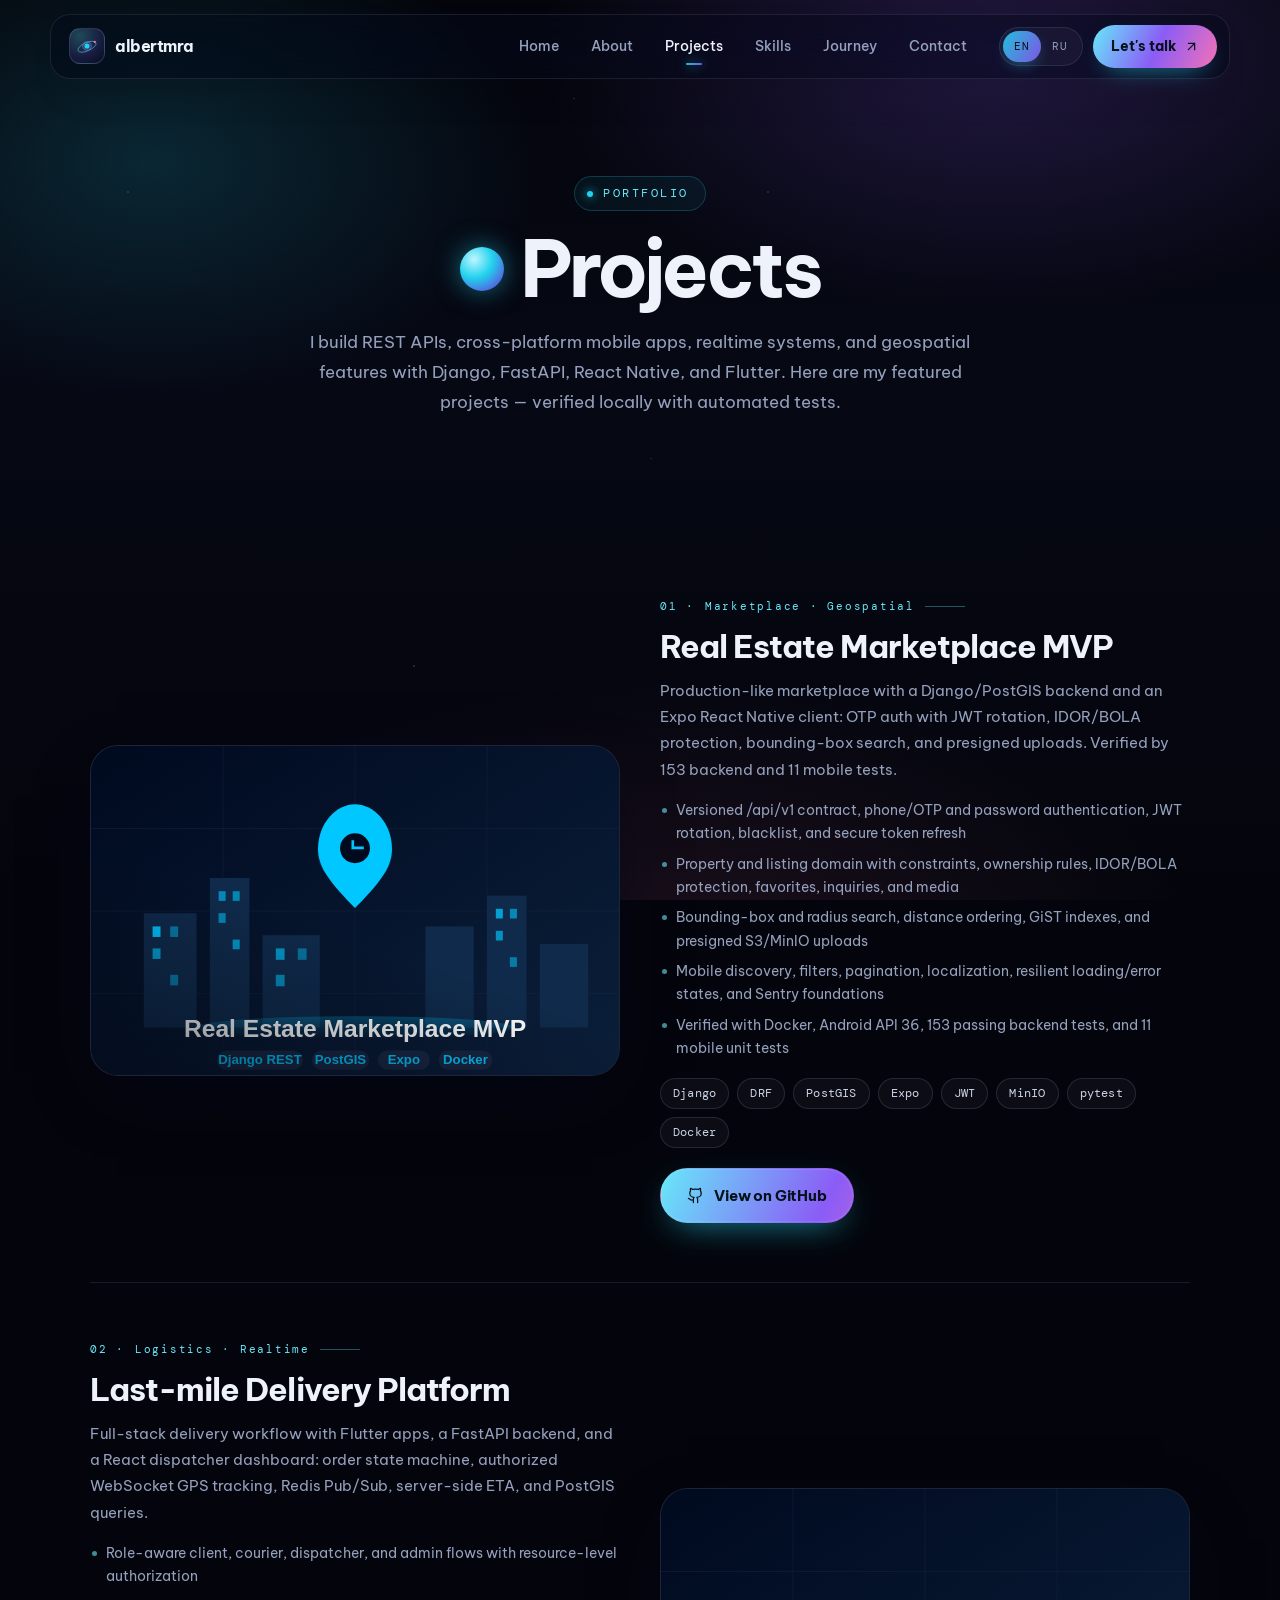
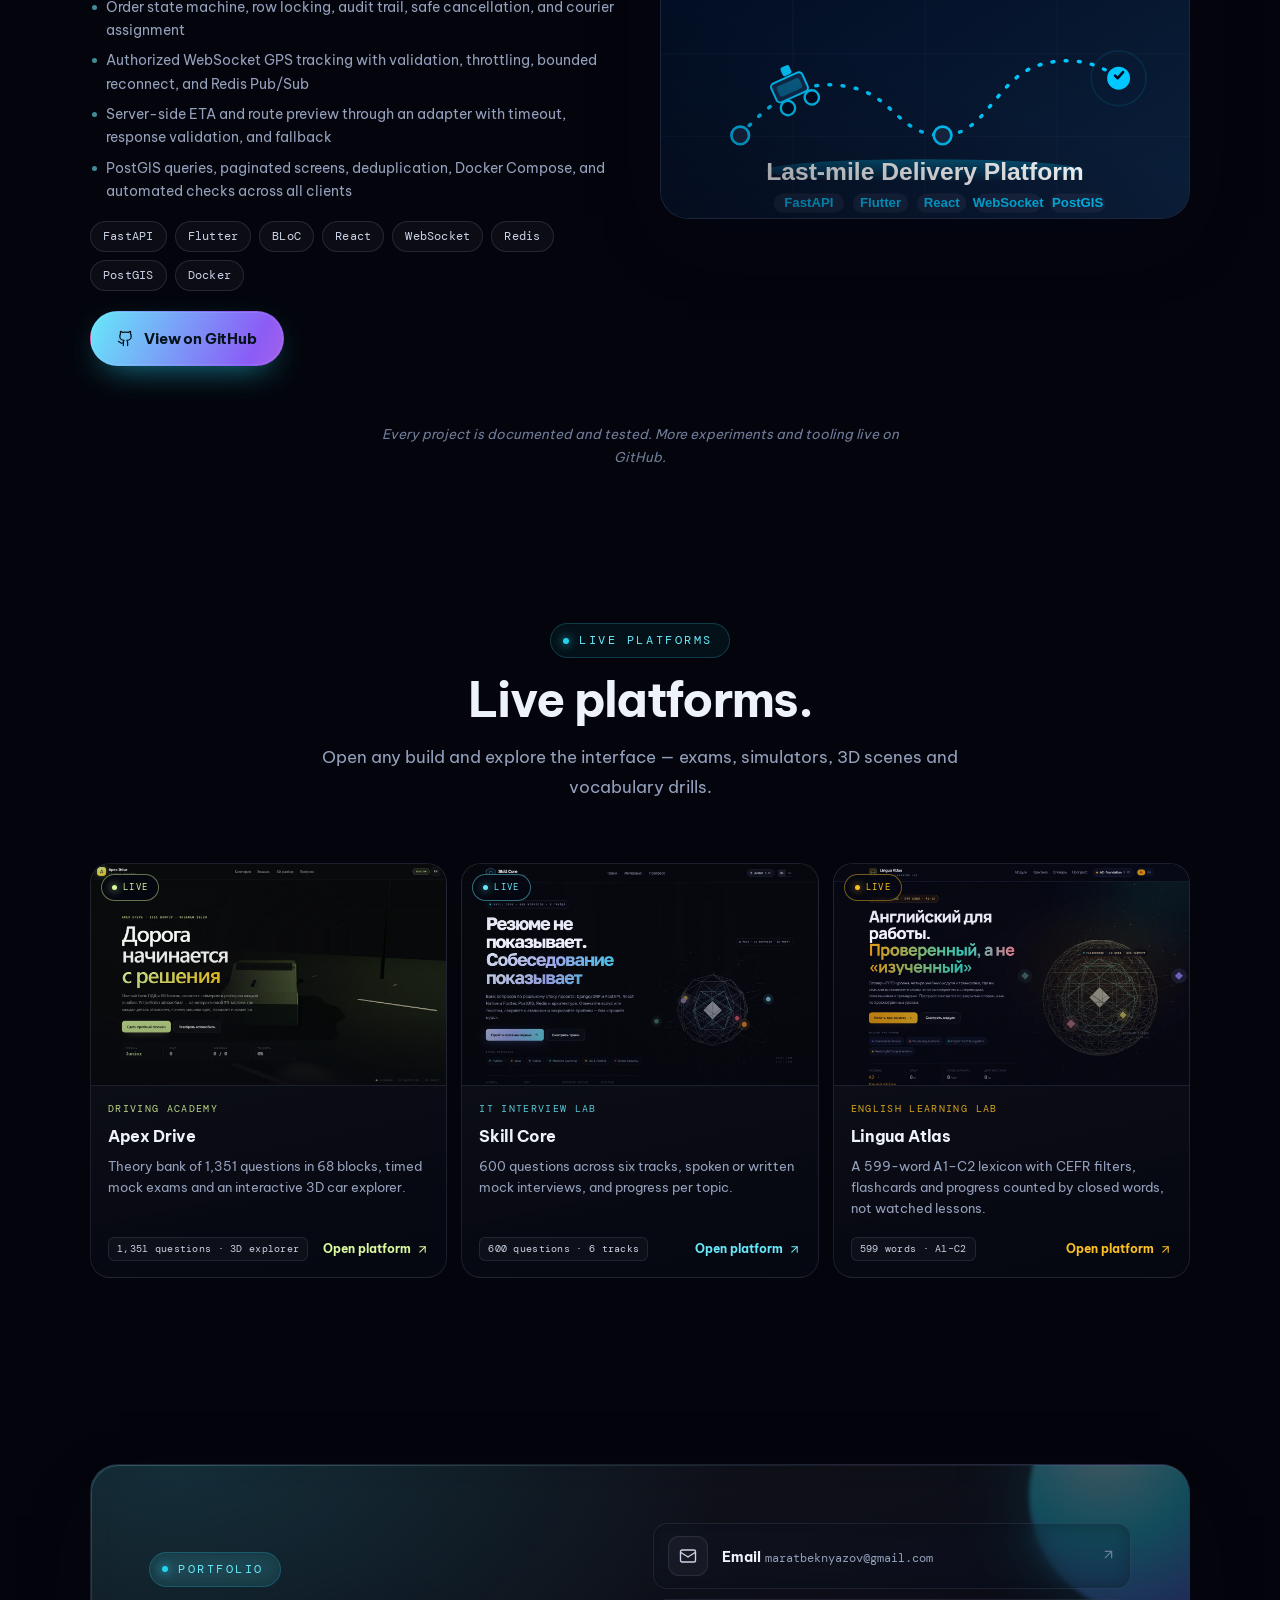
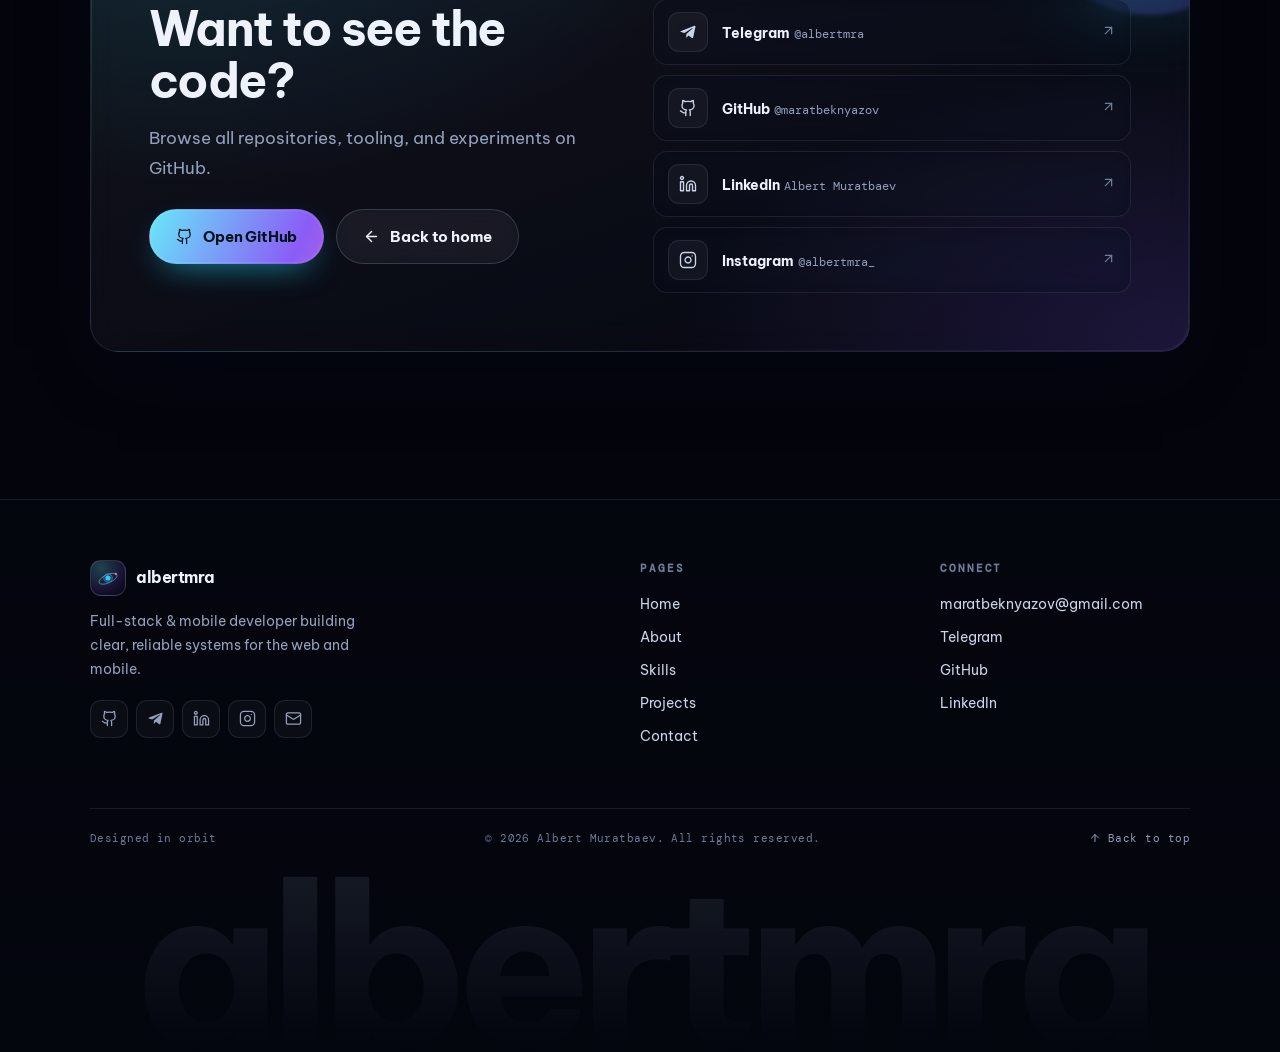
==== commit 9bbbf241: "added 3 projects" ====
--- a/projects.html
+++ b/projects.html
@@ -197,6 +197,76 @@
       </div>
     </section>
 
+    <!-- Live platforms -->
+    <section class="section section--tight" id="live">
+      <div class="wrap">
+        <div class="section-head" data-reveal>
+          <span class="eyebrow" data-i18n="live.eyebrow">Live platforms</span>
+          <h2 class="h2" data-i18n="live.pageTitle">Live platforms.</h2>
+          <p class="lead" data-i18n="live.pageLead">Open any build and explore the interface — exams, simulators, 3D scenes and vocabulary drills.</p>
+        </div>
+
+        <div class="live-grid">
+          <a class="live-card" style="--accent:#d9f99d;--accent-rgb:217,249,157" href="https://driving-school-platform-indol.vercel.app/" target="_blank" rel="noreferrer">
+            <span class="live-card__shot">
+              <img class="live-shot--main" src="static/shots/apex-hero.webp" width="1280" height="800" loading="lazy" alt="Apex Drive homepage with a 3D road scene" data-i18n-attr="alt:live.apex.alt">
+              <img class="live-shot--alt" src="static/shots/apex-detail.webp" width="1280" height="724" loading="lazy" alt="" aria-hidden="true">
+              <span class="live-card__badge"><i aria-hidden="true"></i><span data-i18n="live.badge">Live</span></span>
+            </span>
+            <span class="live-card__body">
+              <span class="live-card__kind" data-i18n="live.apex.kind">Driving academy</span>
+              <span class="live-card__name">Apex Drive</span>
+              <span class="live-card__text" data-i18n="live.apex.text">Theory bank of 1,351 questions in 68 blocks, timed mock exams and an interactive 3D car explorer.</span>
+              <span class="live-card__foot">
+                <span class="live-chip" data-i18n="live.apex.meta">1,351 questions · 3D explorer</span>
+                <span class="live-card__open"><span data-i18n="live.open">Open platform</span>
+                  <svg viewBox="0 0 24 24" fill="none" stroke="currentColor" stroke-width="2" stroke-linecap="round" stroke-linejoin="round" aria-hidden="true"><path d="M7 17 17 7"/><path d="M7 7h10v10"/></svg>
+                </span>
+              </span>
+            </span>
+          </a>
+
+          <a class="live-card" style="--accent:#67e8f9;--accent-rgb:103,232,249" href="https://it-learning-platform-rho.vercel.app/" target="_blank" rel="noreferrer">
+            <span class="live-card__shot">
+              <img class="live-shot--main" src="static/shots/core-hero.webp" width="1280" height="800" loading="lazy" alt="Skill Core homepage with a 3D skill core" data-i18n-attr="alt:live.core.alt">
+              <img class="live-shot--alt" src="static/shots/core-detail.webp" width="1280" height="724" loading="lazy" alt="" aria-hidden="true">
+              <span class="live-card__badge"><i aria-hidden="true"></i><span data-i18n="live.badge">Live</span></span>
+            </span>
+            <span class="live-card__body">
+              <span class="live-card__kind" data-i18n="live.core.kind">IT interview lab</span>
+              <span class="live-card__name">Skill Core</span>
+              <span class="live-card__text" data-i18n="live.core.text">600 questions across six tracks, spoken or written mock interviews, and progress per topic.</span>
+              <span class="live-card__foot">
+                <span class="live-chip" data-i18n="live.core.meta">600 questions · 6 tracks</span>
+                <span class="live-card__open"><span data-i18n="live.open">Open platform</span>
+                  <svg viewBox="0 0 24 24" fill="none" stroke="currentColor" stroke-width="2" stroke-linecap="round" stroke-linejoin="round" aria-hidden="true"><path d="M7 17 17 7"/><path d="M7 7h10v10"/></svg>
+                </span>
+              </span>
+            </span>
+          </a>
+
+          <a class="live-card" style="--accent:#fbbf24;--accent-rgb:251,191,36" href="https://english-learning-platform-iota-ten.vercel.app/" target="_blank" rel="noreferrer">
+            <span class="live-card__shot">
+              <img class="live-shot--main" src="static/shots/lingua-hero.webp" width="1280" height="800" loading="lazy" alt="Lingua Atlas homepage with a lexical globe" data-i18n-attr="alt:live.lingua.alt">
+              <img class="live-shot--alt" src="static/shots/lingua-detail.webp" width="1280" height="724" loading="lazy" alt="" aria-hidden="true">
+              <span class="live-card__badge"><i aria-hidden="true"></i><span data-i18n="live.badge">Live</span></span>
+            </span>
+            <span class="live-card__body">
+              <span class="live-card__kind" data-i18n="live.lingua.kind">English learning lab</span>
+              <span class="live-card__name">Lingua Atlas</span>
+              <span class="live-card__text" data-i18n="live.lingua.text">A 599-word A1–C2 lexicon with CEFR filters, flashcards and progress counted by closed words, not watched lessons.</span>
+              <span class="live-card__foot">
+                <span class="live-chip" data-i18n="live.lingua.meta">599 words · A1–C2</span>
+                <span class="live-card__open"><span data-i18n="live.open">Open platform</span>
+                  <svg viewBox="0 0 24 24" fill="none" stroke="currentColor" stroke-width="2" stroke-linecap="round" stroke-linejoin="round" aria-hidden="true"><path d="M7 17 17 7"/><path d="M7 7h10v10"/></svg>
+                </span>
+              </span>
+            </span>
+          </a>
+        </div>
+      </div>
+    </section>
+
     <section class="section">
       <div class="wrap">
         <div class="contact__panel panel" data-reveal>
--- a/static/space.css
+++ b/static/space.css
@@ -1165,6 +1165,225 @@
   box-shadow: 0 12px 28px -14px rgba(0, 0, 0, 0.9);
 }
 .tool:hover .tool__tip { opacity: 1; transform: translate(-50%, 0); }
+
+/* ---------- Live platforms ---------- */
+.live-block {
+  margin-top: clamp(36px, 5vw, 60px);
+}
+.live-head {
+  display: flex;
+  align-items: flex-end;
+  justify-content: space-between;
+  flex-wrap: wrap;
+  gap: 14px 26px;
+  margin-bottom: clamp(16px, 2.2vw, 22px);
+  padding-top: clamp(22px, 3vw, 32px);
+  border-top: 1px solid var(--line);
+}
+.live-head__title {
+  display: flex;
+  align-items: center;
+  gap: 10px;
+  font-size: clamp(1.2rem, 1.9vw, 1.5rem);
+  font-weight: 700;
+  letter-spacing: -0.025em;
+}
+.live-head__title::before {
+  content: "";
+  width: 8px;
+  height: 8px;
+  border-radius: 50%;
+  background: var(--green);
+  box-shadow: 0 0 10px rgba(52, 211, 153, 0.85);
+  animation: pulse-dot 3s ease-in-out infinite;
+  flex: none;
+}
+.live-head__note {
+  color: var(--muted);
+  font-size: 0.86rem;
+  line-height: 1.6;
+  max-width: 54ch;
+}
+
+.live-grid {
+  display: grid;
+  grid-template-columns: repeat(3, minmax(0, 1fr));
+  gap: 14px;
+}
+.live-card {
+  --accent: #67e8f9;
+  --accent-rgb: 103, 232, 249;
+  position: relative;
+  display: flex;
+  flex-direction: column;
+  border-radius: var(--radius);
+  border: 1px solid var(--line);
+  background: linear-gradient(168deg, rgba(255, 255, 255, 0.055), rgba(9, 13, 28, 0.32));
+  overflow: hidden;
+  isolation: isolate;
+  transition: transform 0.5s var(--ease), border-color 0.5s var(--ease), box-shadow 0.5s var(--ease);
+}
+.live-card::before {
+  content: "";
+  position: absolute;
+  inset: 0;
+  z-index: 0;
+  pointer-events: none;
+  opacity: 0;
+  background: radial-gradient(120% 70% at 50% 0%, rgba(var(--accent-rgb), 0.16), transparent 62%);
+  transition: opacity 0.5s var(--ease);
+}
+.live-card:hover,
+.live-card:focus-visible {
+  transform: translateY(-6px);
+  border-color: rgba(var(--accent-rgb), 0.5);
+  box-shadow: 0 26px 60px -34px rgba(var(--accent-rgb), 0.55);
+}
+.live-card:hover::before { opacity: 1; }
+
+.live-card__shot {
+  position: relative;
+  z-index: 1;
+  display: block;
+  aspect-ratio: 16 / 10;
+  overflow: hidden;
+  background: #070b16;
+  border-bottom: 1px solid var(--line);
+}
+.live-card__shot img {
+  position: absolute;
+  inset: 0;
+  width: 100%;
+  height: 100%;
+  object-fit: cover;
+  object-position: top center;
+  transition: opacity 0.65s var(--ease), transform 1s var(--ease);
+}
+.live-card__shot .live-shot--main { transform: scale(1.005); }
+.live-card__shot .live-shot--alt { opacity: 0; transform: scale(1.02); }
+.live-card:hover .live-shot--main { transform: scale(1.04); }
+.live-card:hover .live-shot--alt { opacity: 1; transform: scale(1.01); }
+.live-card__shot::after {
+  content: "";
+  position: absolute;
+  inset: 0;
+  pointer-events: none;
+  background: linear-gradient(180deg, rgba(4, 6, 14, 0.16), transparent 34%, rgba(4, 6, 14, 0.46));
+}
+.live-card__badge {
+  position: absolute;
+  top: 10px;
+  left: 10px;
+  z-index: 2;
+  display: inline-flex;
+  align-items: center;
+  gap: 6px;
+  padding: 5px 10px;
+  border-radius: 999px;
+  background: rgba(5, 8, 18, 0.72);
+  border: 1px solid rgba(var(--accent-rgb), 0.45);
+  backdrop-filter: blur(10px);
+  -webkit-backdrop-filter: blur(10px);
+  font-family: var(--mono);
+  font-size: 0.58rem;
+  letter-spacing: 0.14em;
+  text-transform: uppercase;
+  color: var(--accent);
+}
+.live-card__badge i {
+  width: 5px;
+  height: 5px;
+  border-radius: 50%;
+  background: var(--accent);
+  box-shadow: 0 0 8px var(--accent);
+  animation: pulse-dot 2.8s ease-in-out infinite;
+}
+
+.live-card__body {
+  position: relative;
+  z-index: 1;
+  display: flex;
+  flex-direction: column;
+  gap: 6px;
+  padding: 15px 17px 16px;
+  flex: 1;
+}
+.live-card__kind {
+  font-family: var(--mono);
+  font-size: 0.6rem;
+  letter-spacing: 0.14em;
+  text-transform: uppercase;
+  color: var(--accent);
+  opacity: 0.85;
+}
+.live-card__name {
+  display: flex;
+  align-items: center;
+  justify-content: space-between;
+  gap: 10px;
+  font-size: 1.02rem;
+  font-weight: 700;
+  letter-spacing: -0.02em;
+}
+.live-card__name svg {
+  width: 15px;
+  height: 15px;
+  flex: none;
+  color: var(--muted-dim);
+  transition: transform 0.35s var(--ease), color 0.35s var(--ease);
+}
+.live-card:hover .live-card__name svg {
+  color: var(--accent);
+  transform: translate(2px, -2px);
+}
+.live-card__text {
+  color: var(--muted);
+  font-size: 0.83rem;
+  line-height: 1.6;
+}
+.live-card__foot {
+  display: flex;
+  align-items: center;
+  justify-content: space-between;
+  flex-wrap: wrap;
+  gap: 8px;
+  margin-top: auto;
+  padding-top: 12px;
+}
+.live-chip {
+  font-family: var(--mono);
+  font-size: 0.6rem;
+  letter-spacing: 0.03em;
+  color: var(--ink-soft);
+  padding: 3px 8px;
+  border-radius: 6px;
+  border: 1px solid var(--line);
+  background: rgba(255, 255, 255, 0.03);
+}
+.live-card__open {
+  display: inline-flex;
+  align-items: center;
+  gap: 5px;
+  font-size: 0.76rem;
+  font-weight: 600;
+  color: var(--accent);
+  white-space: nowrap;
+}
+.live-card__open svg {
+  width: 13px;
+  height: 13px;
+  transition: transform 0.35s var(--ease);
+}
+.live-card:hover .live-card__open svg { transform: translate(2px, -2px); }
+
+@media (max-width: 860px) {
+  .live-grid { grid-template-columns: 1fr; }
+  .live-card__shot { aspect-ratio: 16 / 9; }
+}
+@media (max-width: 600px) {
+  .live-card__shot { aspect-ratio: 16 / 10; }
+  .live-head { align-items: flex-start; }
+}
 
 /* ---------- Journey ---------- */
 .journey__grid {
